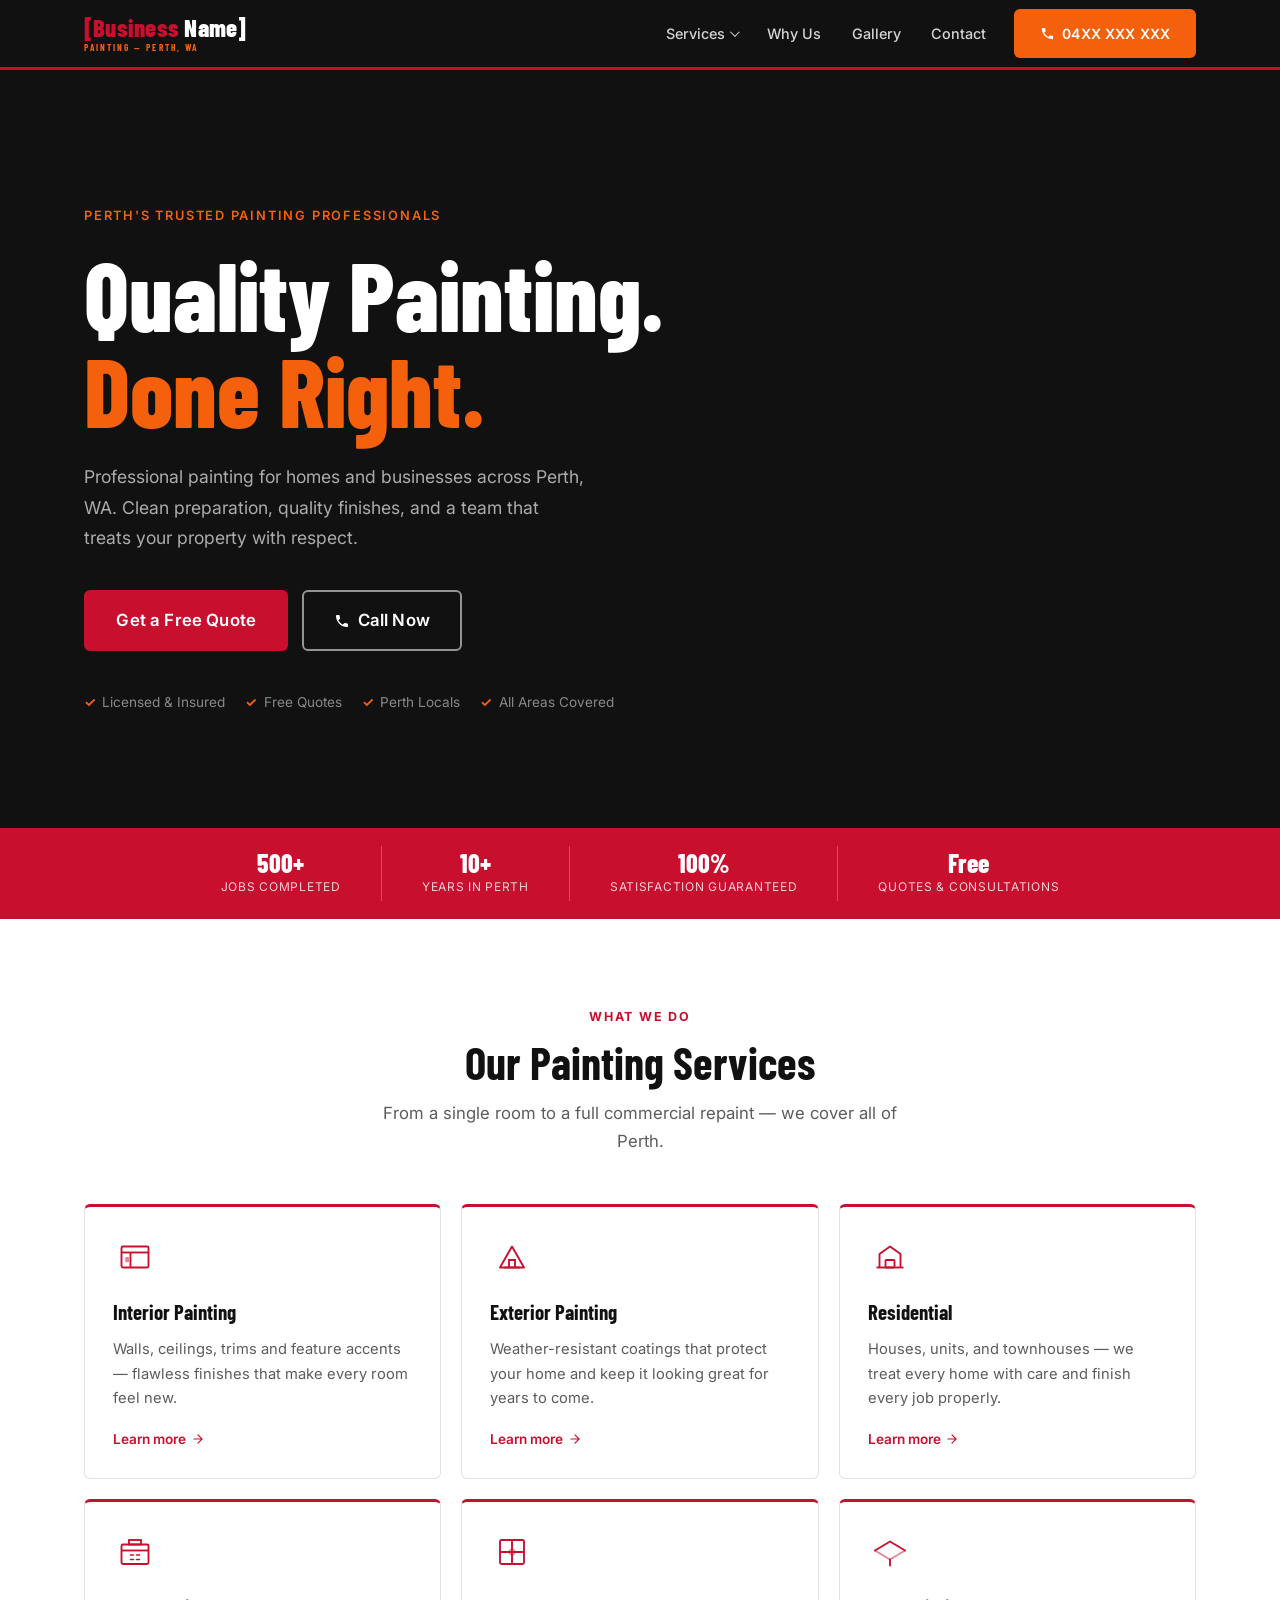
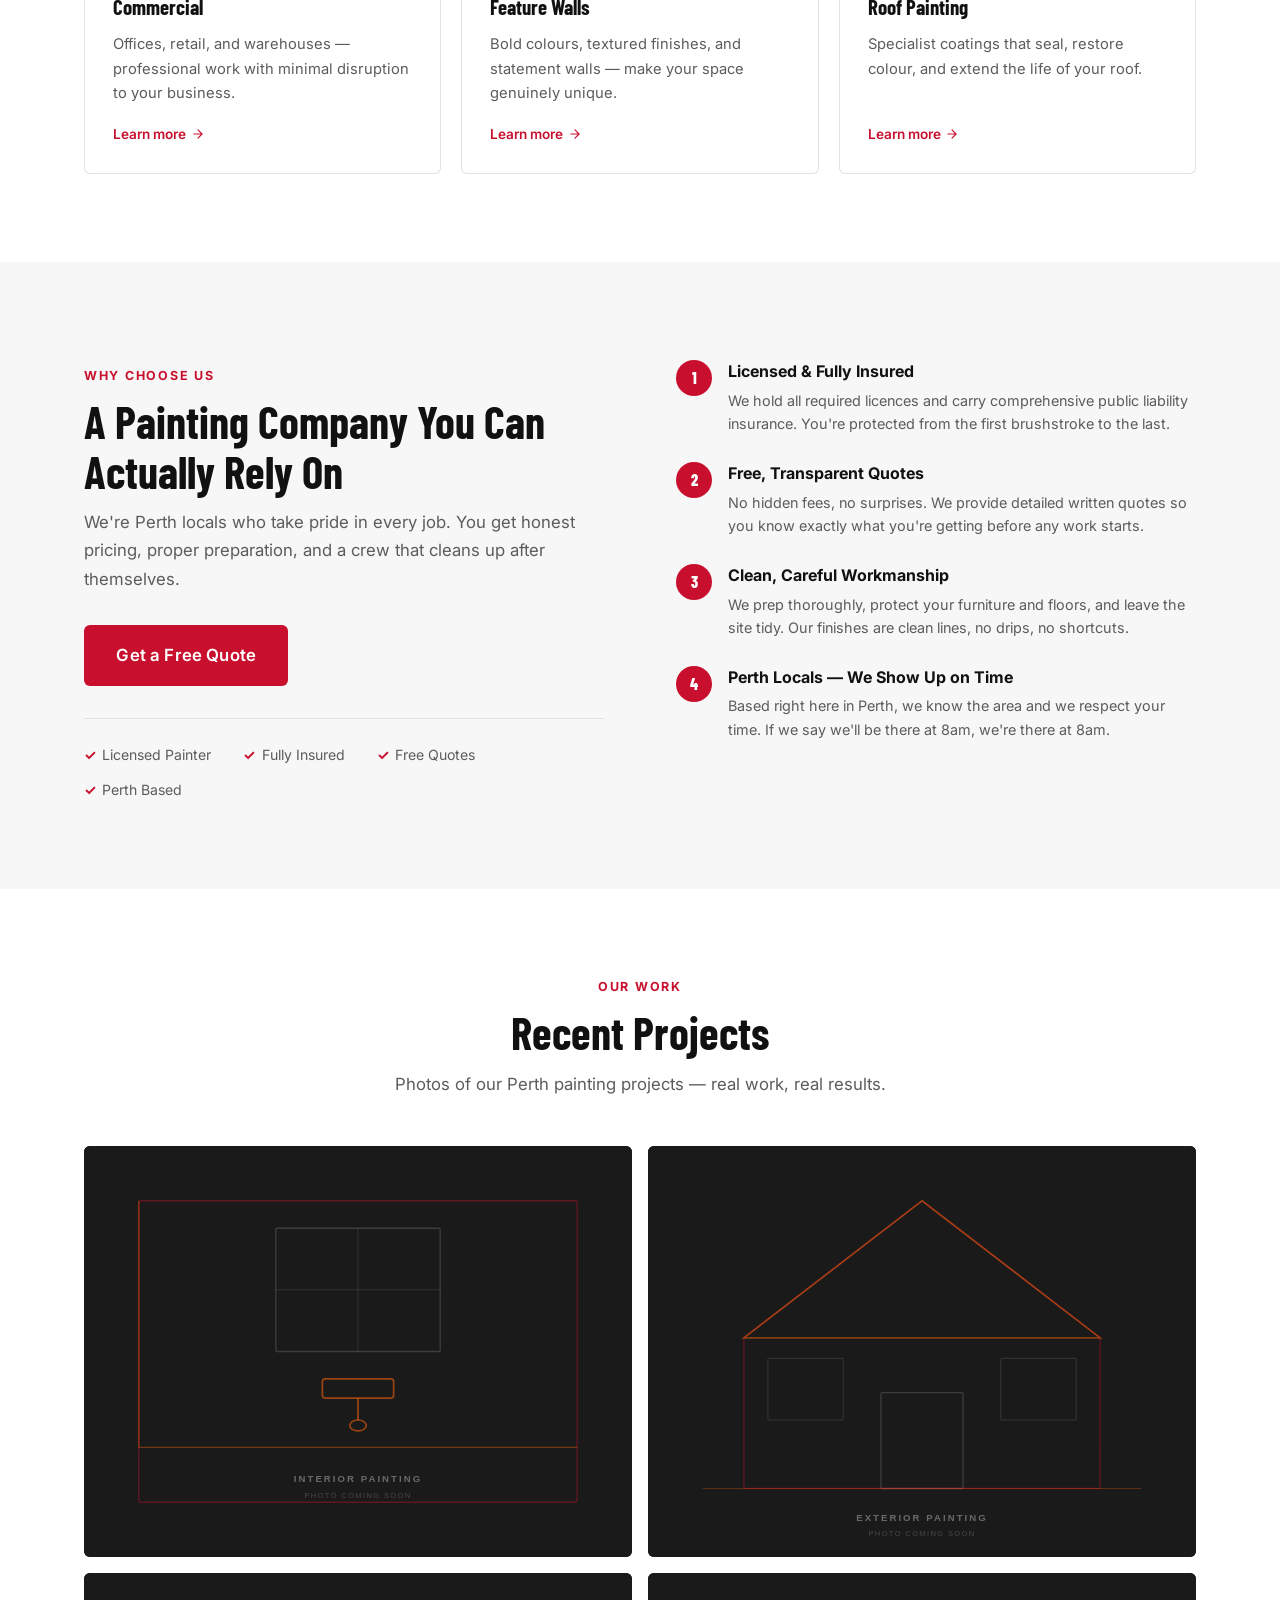
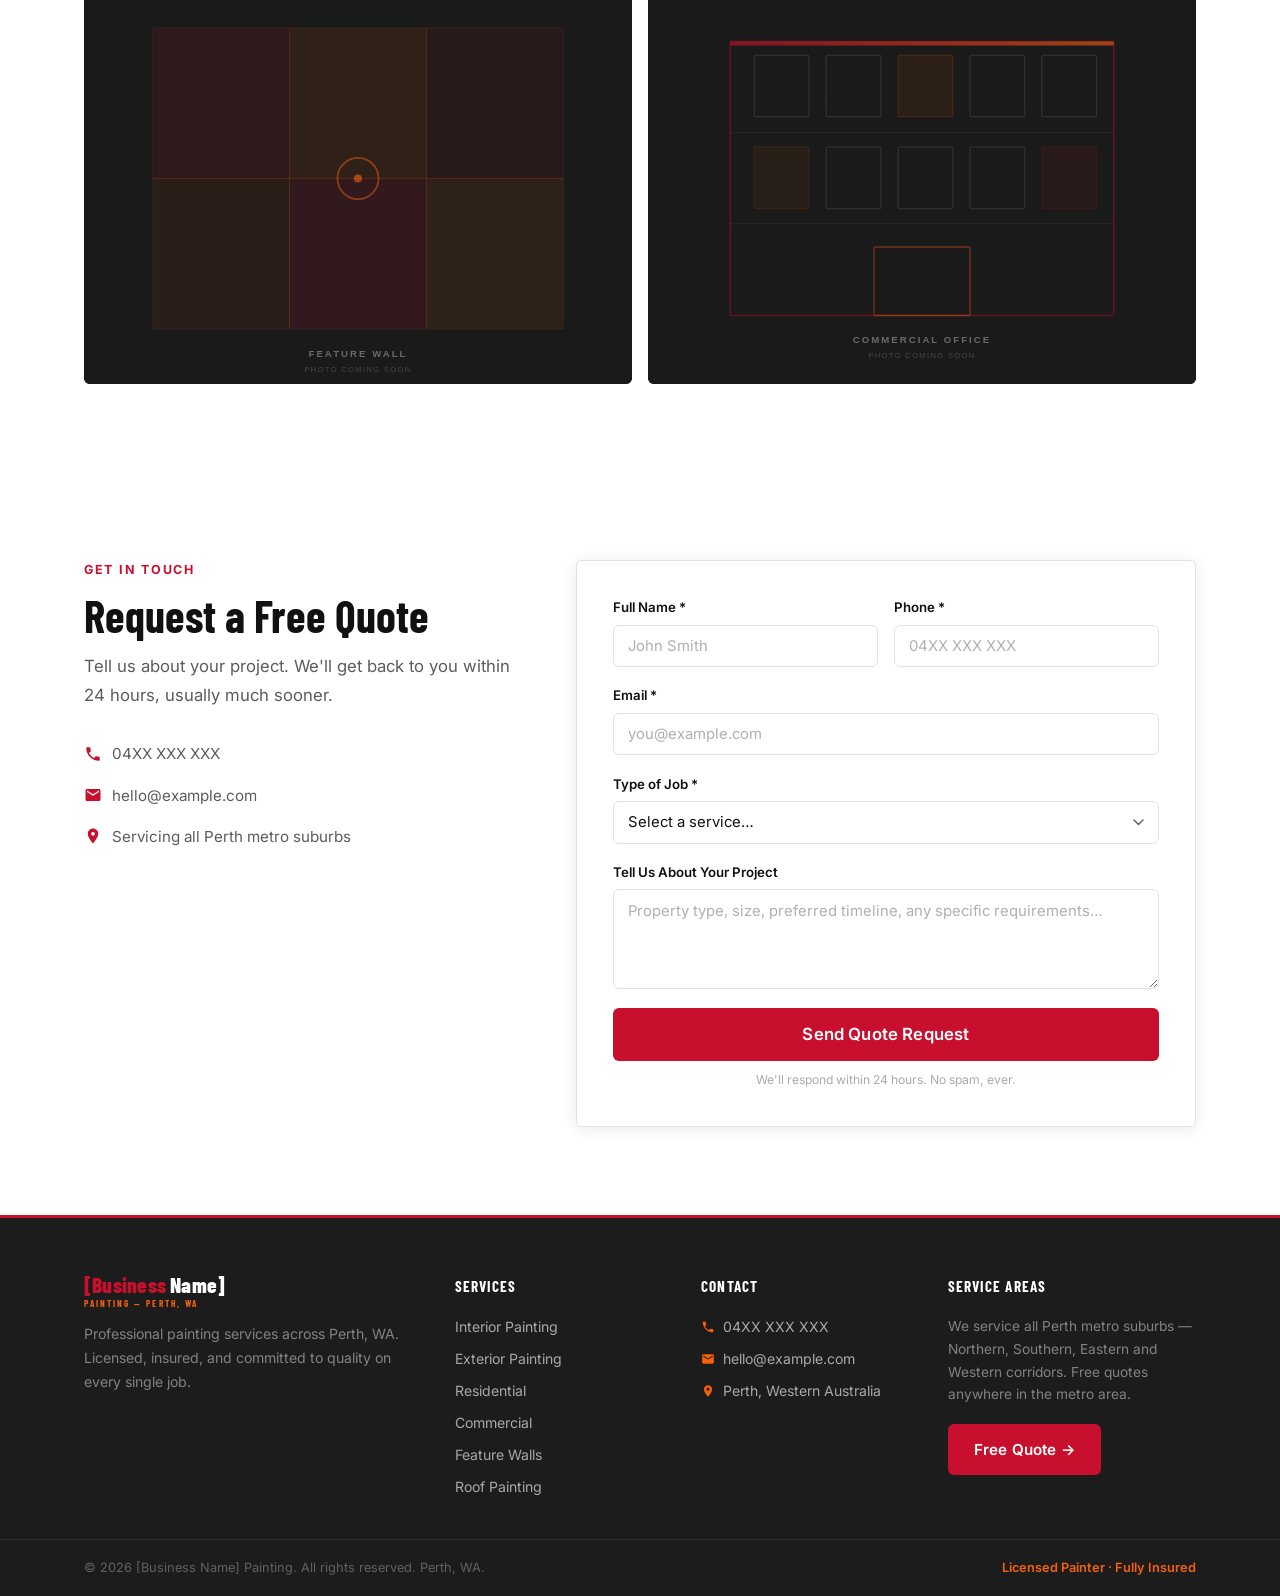
==== index.html @ da5bf2ea "website" ====
<!DOCTYPE html>
<html lang="en">
<head>
  <meta charset="UTF-8" />
  <meta name="viewport" content="width=device-width, initial-scale=1.0" />
  <title>[Business Name] Painting | Professional Painters Perth, WA</title>
  <meta name="description" content="Professional painting services across Perth, WA. Interior, exterior, residential, commercial, feature walls and roof painting. Licensed & insured. Free quotes." />
  <link rel="stylesheet" href="style.css" />
  <link rel="preconnect" href="https://fonts.googleapis.com" />
  <link rel="preconnect" href="https://fonts.gstatic.com" crossorigin />
  <link href="https://fonts.googleapis.com/css2?family=Barlow+Condensed:wght@600;700;800&family=Inter:wght@400;500;600;700&display=swap" rel="stylesheet" />
</head>
<body>

  <!-- ── NAV ── -->
  <header class="site-header" id="top">
    <nav class="nav container">
      <a href="index.html" class="nav__logo">
        <span class="logo-name"><em>[Business</em> Name]</span>
        <span class="logo-sub">Painting — Perth, WA</span>
      </a>

      <button class="nav__hamburger" id="hamburger" aria-label="Open menu" aria-expanded="false">
        <span></span><span></span><span></span>
      </button>

      <ul class="nav__list" id="nav-list">

        <li class="nav__item nav__item--has-drop" id="services-drop">
          <a href="#services" class="nav__link">Services</a>
          <ul class="nav__dropdown">
            <li><a href="interior-painting.html">Interior Painting</a></li>
            <li><a href="exterior-painting.html">Exterior Painting</a></li>
            <li><a href="residential.html">Residential</a></li>
            <li><a href="commercial.html">Commercial</a></li>
            <li><a href="feature-walls.html">Feature Walls</a></li>
            <li><a href="roof-painting.html">Roof Painting</a></li>
          </ul>
        </li>

        <li class="nav__item"><a href="#why-us" class="nav__link">Why Us</a></li>
        <li class="nav__item"><a href="#gallery" class="nav__link">Gallery</a></li>
        <li class="nav__item"><a href="#contact" class="nav__link">Contact</a></li>

        <li class="nav__item">
          <a href="tel:04XXXXXXXX" class="btn btn--orange nav__phone">
            <svg width="15" height="15" viewBox="0 0 24 24" fill="currentColor"><path d="M6.6 10.8c1.4 2.8 3.8 5.1 6.6 6.6l2.2-2.2c.3-.3.7-.4 1-.2 1.1.4 2.3.6 3.6.6.6 0 1 .4 1 1V20c0 .6-.4 1-1 1-9.4 0-17-7.6-17-17 0-.6.4-1 1-1h3.5c.6 0 1 .4 1 1 0 1.3.2 2.5.6 3.6.1.3 0 .7-.2 1L6.6 10.8z"/></svg>
            04XX XXX XXX
          </a>
        </li>

      </ul>
    </nav>
  </header>

  <!-- ── HERO ── -->
  <section class="hero">
    <div class="hero__inner">
      <span class="hero__kicker">Perth's Trusted Painting Professionals</span>
      <h1 class="hero__title">Quality Painting.<br><span>Done Right.</span></h1>
      <p class="hero__desc">
        Professional painting for homes and businesses across Perth, WA.
        Clean preparation, quality finishes, and a team that treats your
        property with respect.
      </p>
      <div class="hero__ctas">
        <a href="#contact" class="btn btn--red btn--lg">Get a Free Quote</a>
        <a href="tel:04XXXXXXXX" class="btn btn--outline-white btn--lg">
          <svg width="16" height="16" viewBox="0 0 24 24" fill="currentColor"><path d="M6.6 10.8c1.4 2.8 3.8 5.1 6.6 6.6l2.2-2.2c.3-.3.7-.4 1-.2 1.1.4 2.3.6 3.6.6.6 0 1 .4 1 1V20c0 .6-.4 1-1 1-9.4 0-17-7.6-17-17 0-.6.4-1 1-1h3.5c.6 0 1 .4 1 1 0 1.3.2 2.5.6 3.6.1.3 0 .7-.2 1L6.6 10.8z"/></svg>
          Call Now
        </a>
      </div>
      <div class="hero__badges">
        <span class="hero__badge">Licensed &amp; Insured</span>
        <span class="hero__badge">Free Quotes</span>
        <span class="hero__badge">Perth Locals</span>
        <span class="hero__badge">All Areas Covered</span>
      </div>
    </div>
  </section>

  <!-- ── STATS ── -->
  <div class="stats-bar">
    <div class="stats-bar__inner">
      <div class="stat">
        <span class="stat__num">500+</span>
        <span class="stat__label">Jobs Completed</span>
      </div>
      <div class="stat">
        <span class="stat__num">10+</span>
        <span class="stat__label">Years in Perth</span>
      </div>
      <div class="stat">
        <span class="stat__num">100%</span>
        <span class="stat__label">Satisfaction Guaranteed</span>
      </div>
      <div class="stat">
        <span class="stat__num">Free</span>
        <span class="stat__label">Quotes &amp; Consultations</span>
      </div>
    </div>
  </div>

  <!-- ── SERVICES ── -->
  <section class="services" id="services">
    <div class="container">
      <div class="section-header text-center">
        <span class="section-eyebrow">What We Do</span>
        <h2 class="section-title">Our Painting Services</h2>
        <p class="section-lead">From a single room to a full commercial repaint — we cover all of Perth.</p>
      </div>

      <div class="services__grid">

        <div class="service-card">
          <div class="service-card__icon">
            <svg viewBox="0 0 48 48" fill="none" xmlns="http://www.w3.org/2000/svg">
              <rect x="6" y="10" width="36" height="28" rx="2" stroke="currentColor" stroke-width="2.5"/>
              <path d="M6 18h36" stroke="currentColor" stroke-width="2.5"/>
              <path d="M18 18v20" stroke="currentColor" stroke-width="2.5"/>
              <rect x="11" y="24" width="5" height="7" rx="1" fill="currentColor" opacity="0.5"/>
            </svg>
          </div>
          <h3>Interior Painting</h3>
          <p>Walls, ceilings, trims and feature accents — flawless finishes that make every room feel new.</p>
          <a href="interior-painting.html" class="service-card__link">
            Learn more
            <svg viewBox="0 0 24 24" fill="none" stroke="currentColor" stroke-width="2" stroke-linecap="round"><path d="M5 12h14M12 5l7 7-7 7"/></svg>
          </a>
        </div>

        <div class="service-card">
          <div class="service-card__icon">
            <svg viewBox="0 0 48 48" fill="none" xmlns="http://www.w3.org/2000/svg">
              <path d="M8 38L24 10l16 28H8z" stroke="currentColor" stroke-width="2.5" stroke-linejoin="round"/>
              <path d="M14 38h20" stroke="currentColor" stroke-width="2.5"/>
              <path d="M20 38v-10h8v10" stroke="currentColor" stroke-width="2.5"/>
            </svg>
          </div>
          <h3>Exterior Painting</h3>
          <p>Weather-resistant coatings that protect your home and keep it looking great for years to come.</p>
          <a href="exterior-painting.html" class="service-card__link">
            Learn more
            <svg viewBox="0 0 24 24" fill="none" stroke="currentColor" stroke-width="2" stroke-linecap="round"><path d="M5 12h14M12 5l7 7-7 7"/></svg>
          </a>
        </div>

        <div class="service-card">
          <div class="service-card__icon">
            <svg viewBox="0 0 48 48" fill="none" xmlns="http://www.w3.org/2000/svg">
              <path d="M10 38V20L24 10l14 10v18" stroke="currentColor" stroke-width="2.5" stroke-linejoin="round"/>
              <rect x="18" y="28" width="12" height="10" rx="1" stroke="currentColor" stroke-width="2.5"/>
              <path d="M6 38h36" stroke="currentColor" stroke-width="2.5"/>
            </svg>
          </div>
          <h3>Residential</h3>
          <p>Houses, units, and townhouses — we treat every home with care and finish every job properly.</p>
          <a href="residential.html" class="service-card__link">
            Learn more
            <svg viewBox="0 0 24 24" fill="none" stroke="currentColor" stroke-width="2" stroke-linecap="round"><path d="M5 12h14M12 5l7 7-7 7"/></svg>
          </a>
        </div>

        <div class="service-card">
          <div class="service-card__icon">
            <svg viewBox="0 0 48 48" fill="none" xmlns="http://www.w3.org/2000/svg">
              <rect x="6" y="14" width="36" height="26" rx="2" stroke="currentColor" stroke-width="2.5"/>
              <path d="M6 22h36" stroke="currentColor" stroke-width="2.5"/>
              <rect x="16" y="8" width="16" height="6" stroke="currentColor" stroke-width="2.5"/>
              <path d="M18 28h4M26 28h4M18 34h4M26 34h4" stroke="currentColor" stroke-width="2" stroke-linecap="round"/>
            </svg>
          </div>
          <h3>Commercial</h3>
          <p>Offices, retail, and warehouses — professional work with minimal disruption to your business.</p>
          <a href="commercial.html" class="service-card__link">
            Learn more
            <svg viewBox="0 0 24 24" fill="none" stroke="currentColor" stroke-width="2" stroke-linecap="round"><path d="M5 12h14M12 5l7 7-7 7"/></svg>
          </a>
        </div>

        <div class="service-card">
          <div class="service-card__icon">
            <svg viewBox="0 0 48 48" fill="none" xmlns="http://www.w3.org/2000/svg">
              <rect x="8" y="8" width="32" height="32" rx="2" stroke="currentColor" stroke-width="2.5"/>
              <path d="M8 24h32M24 8v32" stroke="currentColor" stroke-width="2.5"/>
              <circle cx="24" cy="24" r="5" fill="currentColor" opacity="0.35"/>
            </svg>
          </div>
          <h3>Feature Walls</h3>
          <p>Bold colours, textured finishes, and statement walls — make your space genuinely unique.</p>
          <a href="feature-walls.html" class="service-card__link">
            Learn more
            <svg viewBox="0 0 24 24" fill="none" stroke="currentColor" stroke-width="2" stroke-linecap="round"><path d="M5 12h14M12 5l7 7-7 7"/></svg>
          </a>
        </div>

        <div class="service-card">
          <div class="service-card__icon">
            <svg viewBox="0 0 48 48" fill="none" xmlns="http://www.w3.org/2000/svg">
              <path d="M4 22L24 10l20 12" stroke="currentColor" stroke-width="2.5" stroke-linecap="round" stroke-linejoin="round"/>
              <path d="M4 22l20 12 20-12" stroke="currentColor" stroke-width="2.5" stroke-linecap="round" stroke-linejoin="round" opacity="0.5"/>
              <path d="M24 34v8" stroke="currentColor" stroke-width="2.5" stroke-linecap="round"/>
            </svg>
          </div>
          <h3>Roof Painting</h3>
          <p>Specialist coatings that seal, restore colour, and extend the life of your roof.</p>
          <a href="roof-painting.html" class="service-card__link">
            Learn more
            <svg viewBox="0 0 24 24" fill="none" stroke="currentColor" stroke-width="2" stroke-linecap="round"><path d="M5 12h14M12 5l7 7-7 7"/></svg>
          </a>
        </div>

      </div>
    </div>
  </section>

  <!-- ── WHY US ── -->
  <section class="why-us" id="why-us">
    <div class="container why-us__inner">

      <div class="why-us__cta-side">
        <span class="section-eyebrow">Why Choose Us</span>
        <h2 class="section-title">A Painting Company You Can Actually Rely On</h2>
        <p class="section-lead">
          We're Perth locals who take pride in every job. You get honest pricing,
          proper preparation, and a crew that cleans up after themselves.
        </p>
        <a href="#contact" class="btn btn--red btn--lg">Get a Free Quote</a>
        <div class="why-us__trust">
          <span>Licensed Painter</span>
          <span>Fully Insured</span>
          <span>Free Quotes</span>
          <span>Perth Based</span>
        </div>
      </div>

      <div class="features-list">
        <div class="feature">
          <span class="feature__num">1</span>
          <div class="feature__body">
            <h4>Licensed &amp; Fully Insured</h4>
            <p>We hold all required licences and carry comprehensive public liability insurance. You're protected from the first brushstroke to the last.</p>
          </div>
        </div>
        <div class="feature">
          <span class="feature__num">2</span>
          <div class="feature__body">
            <h4>Free, Transparent Quotes</h4>
            <p>No hidden fees, no surprises. We provide detailed written quotes so you know exactly what you're getting before any work starts.</p>
          </div>
        </div>
        <div class="feature">
          <span class="feature__num">3</span>
          <div class="feature__body">
            <h4>Clean, Careful Workmanship</h4>
            <p>We prep thoroughly, protect your furniture and floors, and leave the site tidy. Our finishes are clean lines, no drips, no shortcuts.</p>
          </div>
        </div>
        <div class="feature">
          <span class="feature__num">4</span>
          <div class="feature__body">
            <h4>Perth Locals — We Show Up on Time</h4>
            <p>Based right here in Perth, we know the area and we respect your time. If we say we'll be there at 8am, we're there at 8am.</p>
          </div>
        </div>
      </div>

    </div>
  </section>

  <!-- ── GALLERY ── -->
  <section class="gallery" id="gallery">
    <div class="container">
      <div class="text-center">
        <span class="section-eyebrow">Our Work</span>
        <h2 class="section-title">Recent Projects</h2>
        <p class="section-lead">Photos of our Perth painting projects — real work, real results.</p>
      </div>
      <div class="gallery__grid">
        <div class="gallery__item">
          <img src="images/placeholder-interior.svg" alt="Interior painting project — Perth home" class="gallery__img" />
        </div>
        <div class="gallery__item">
          <img src="images/placeholder-exterior.svg" alt="Exterior house repaint — Perth" class="gallery__img" />
        </div>
        <div class="gallery__item">
          <img src="images/placeholder-feature.svg" alt="Feature wall — Perth" class="gallery__img" />
        </div>
        <div class="gallery__item">
          <img src="images/placeholder-commercial.svg" alt="Commercial office painting — Perth" class="gallery__img" />
        </div>
      </div>
    </div>
  </section>

  <!-- ── CONTACT ── -->
  <section class="contact" id="contact">
    <div class="container contact__inner">

      <div class="contact__info">
        <span class="section-eyebrow">Get in Touch</span>
        <h2 class="section-title">Request a Free Quote</h2>
        <p class="section-lead">
          Tell us about your project. We'll get back to you within 24 hours, usually much sooner.
        </p>
        <ul class="contact__details">
          <li>
            <svg width="18" height="18" viewBox="0 0 24 24" fill="currentColor"><path d="M6.6 10.8c1.4 2.8 3.8 5.1 6.6 6.6l2.2-2.2c.3-.3.7-.4 1-.2 1.1.4 2.3.6 3.6.6.6 0 1 .4 1 1V20c0 .6-.4 1-1 1-9.4 0-17-7.6-17-17 0-.6.4-1 1-1h3.5c.6 0 1 .4 1 1 0 1.3.2 2.5.6 3.6.1.3 0 .7-.2 1L6.6 10.8z"/></svg>
            <a href="tel:04XXXXXXXX">04XX XXX XXX</a>
          </li>
          <li>
            <svg width="18" height="18" viewBox="0 0 24 24" fill="currentColor"><path d="M20 4H4c-1.1 0-2 .9-2 2v12c0 1.1.9 2 2 2h16c1.1 0 2-.9 2-2V6c0-1.1-.9-2-2-2zm0 4l-8 5-8-5V6l8 5 8-5v2z"/></svg>
            <a href="mailto:hello@example.com">hello@example.com</a>
          </li>
          <li>
            <svg width="18" height="18" viewBox="0 0 24 24" fill="currentColor"><path d="M12 2C8.13 2 5 5.13 5 9c0 5.25 7 13 7 13s7-7.75 7-13c0-3.87-3.13-7-7-7zm0 9.5c-1.38 0-2.5-1.12-2.5-2.5s1.12-2.5 2.5-2.5 2.5 1.12 2.5 2.5-1.12 2.5-2.5 2.5z"/></svg>
            <span>Servicing all Perth metro suburbs</span>
          </li>
        </ul>
      </div>

      <form class="quote-form" action="mailto:hello@example.com" method="post" enctype="text/plain" id="quote-form">
        <div class="form-row">
          <div class="form-group">
            <label for="name">Full Name *</label>
            <input type="text" id="name" name="name" placeholder="John Smith" required />
          </div>
          <div class="form-group">
            <label for="phone">Phone *</label>
            <input type="tel" id="phone" name="phone" placeholder="04XX XXX XXX" required />
          </div>
        </div>
        <div class="form-group">
          <label for="email">Email *</label>
          <input type="email" id="email" name="email" placeholder="you@example.com" required />
        </div>
        <div class="form-group">
          <label for="job-type">Type of Job *</label>
          <select id="job-type" name="job-type" required>
            <option value="" disabled selected>Select a service…</option>
            <option value="interior">Interior Painting</option>
            <option value="exterior">Exterior Painting</option>
            <option value="residential">Residential</option>
            <option value="commercial">Commercial</option>
            <option value="feature-wall">Feature Wall</option>
            <option value="roof">Roof Painting</option>
            <option value="other">Other / Not Sure</option>
          </select>
        </div>
        <div class="form-group">
          <label for="message">Tell Us About Your Project</label>
          <textarea id="message" name="message" rows="4" placeholder="Property type, size, preferred timeline, any specific requirements…"></textarea>
        </div>
        <button type="submit" class="btn btn--red btn--lg btn--full">Send Quote Request</button>
        <p class="form-note">We'll respond within 24 hours. No spam, ever.</p>
      </form>

    </div>
  </section>

  <!-- ── FOOTER ── -->
  <footer class="footer">
    <div class="container footer__inner">
      <div class="footer__brand">
        <a href="index.html" class="footer-logo">
          <span class="logo-name"><em>[Business</em> Name]</span>
          <span class="logo-sub">Painting — Perth, WA</span>
        </a>
        <p>Professional painting services across Perth, WA. Licensed, insured, and committed to quality on every single job.</p>
      </div>
      <div class="footer__col">
        <h5>Services</h5>
        <ul>
          <li><a href="interior-painting.html">Interior Painting</a></li>
          <li><a href="exterior-painting.html">Exterior Painting</a></li>
          <li><a href="residential.html">Residential</a></li>
          <li><a href="commercial.html">Commercial</a></li>
          <li><a href="feature-walls.html">Feature Walls</a></li>
          <li><a href="roof-painting.html">Roof Painting</a></li>
        </ul>
      </div>
      <div class="footer__col">
        <h5>Contact</h5>
        <ul>
          <li>
            <svg width="14" height="14" viewBox="0 0 24 24" fill="currentColor"><path d="M6.6 10.8c1.4 2.8 3.8 5.1 6.6 6.6l2.2-2.2c.3-.3.7-.4 1-.2 1.1.4 2.3.6 3.6.6.6 0 1 .4 1 1V20c0 .6-.4 1-1 1-9.4 0-17-7.6-17-17 0-.6.4-1 1-1h3.5c.6 0 1 .4 1 1 0 1.3.2 2.5.6 3.6.1.3 0 .7-.2 1L6.6 10.8z"/></svg>
            <a href="tel:04XXXXXXXX">04XX XXX XXX</a>
          </li>
          <li>
            <svg width="14" height="14" viewBox="0 0 24 24" fill="currentColor"><path d="M20 4H4c-1.1 0-2 .9-2 2v12c0 1.1.9 2 2 2h16c1.1 0 2-.9 2-2V6c0-1.1-.9-2-2-2zm0 4l-8 5-8-5V6l8 5 8-5v2z"/></svg>
            <a href="mailto:hello@example.com">hello@example.com</a>
          </li>
          <li>
            <svg width="14" height="14" viewBox="0 0 24 24" fill="currentColor"><path d="M12 2C8.13 2 5 5.13 5 9c0 5.25 7 13 7 13s7-7.75 7-13c0-3.87-3.13-7-7-7zm0 9.5c-1.38 0-2.5-1.12-2.5-2.5s1.12-2.5 2.5-2.5 2.5 1.12 2.5 2.5-1.12 2.5-2.5 2.5z"/></svg>
            <span>Perth, Western Australia</span>
          </li>
        </ul>
      </div>
      <div class="footer__col">
        <h5>Service Areas</h5>
        <p class="footer__area">We service all Perth metro suburbs — Northern, Southern, Eastern and Western corridors. Free quotes anywhere in the metro area.</p>
        <a href="#contact" class="btn btn--red" style="margin-top:1.1rem;display:inline-flex;">Free Quote →</a>
      </div>
    </div>
    <div class="footer__bottom">
      <div class="container">
        <p>&copy; <span id="year"></span> [Business Name] Painting. All rights reserved. Perth, WA.</p>
        <p class="footer__lic">Licensed Painter · Fully Insured</p>
      </div>
    </div>
  </footer>

  <script src="script.js"></script>
</body>
</html>
---- style.css ----
/* ═══════════════════════════════════════════
   [Business Name] Painting — style.css
   Palette: Red #C8102E | Orange #F4600C | Black #111111
   Inspired by: wow1day.com, hardingspainting.com
═══════════════════════════════════════════ */

/* ── Reset & Variables ── */
*, *::before, *::after { box-sizing: border-box; margin: 0; padding: 0; }

:root {
  --red:      #C8102E;
  --red-dk:   #A30D25;
  --orange:   #F4600C;
  --black:    #111111;
  --dark:     #1C1C1C;
  --grey:     #5C5C5C;
  --border:   #E2E2E2;
  --light:    #F7F7F7;
  --white:    #FFFFFF;

  --font-display: 'Barlow Condensed', 'Arial Narrow', Arial, sans-serif;
  --font-body:    'Inter', Arial, sans-serif;

  --radius:   6px;
  --shadow:   0 2px 16px rgba(0,0,0,0.09);
  --shadow-md: 0 4px 32px rgba(0,0,0,0.13);

  --container: 1160px;
  --nav-h: 70px;
}

html { scroll-behavior: smooth; font-size: 16px; }
body {
  font-family: var(--font-body);
  color: var(--black);
  background: var(--white);
  line-height: 1.65;
  overflow-x: hidden;
}
img { max-width: 100%; display: block; }
a   { text-decoration: none; color: inherit; }
ul  { list-style: none; }
button { cursor: pointer; font-family: inherit; }

.container {
  max-width: var(--container);
  margin: 0 auto;
  padding: 0 1.5rem;
}

/* ── Buttons ── */
.btn {
  display: inline-flex;
  align-items: center;
  gap: 0.45rem;
  padding: 0.7rem 1.5rem;
  border-radius: var(--radius);
  font-family: var(--font-body);
  font-size: 0.95rem;
  font-weight: 600;
  letter-spacing: 0.01em;
  transition: background 0.18s, transform 0.18s, box-shadow 0.18s;
  border: 2px solid transparent;
  white-space: nowrap;
}
.btn--lg { padding: 0.9rem 1.9rem; font-size: 1.05rem; }
.btn--full { width: 100%; justify-content: center; }

.btn--red {
  background: var(--red);
  color: var(--white);
}
.btn--red:hover {
  background: var(--red-dk);
  transform: translateY(-1px);
  box-shadow: 0 4px 14px rgba(200,16,46,0.3);
}

.btn--orange {
  background: var(--orange);
  color: var(--white);
}
.btn--orange:hover {
  background: #d84f08;
  transform: translateY(-1px);
  box-shadow: 0 4px 14px rgba(244,96,12,0.3);
}

.btn--outline-dark {
  background: transparent;
  color: var(--black);
  border-color: var(--black);
}
.btn--outline-dark:hover {
  background: var(--black);
  color: var(--white);
}

.btn--outline-white {
  background: transparent;
  color: var(--white);
  border-color: rgba(255,255,255,0.55);
}
.btn--outline-white:hover {
  background: rgba(255,255,255,0.12);
  border-color: var(--white);
}

/* ── Section helpers ── */
.section-eyebrow {
  display: block;
  font-size: 0.78rem;
  font-weight: 700;
  letter-spacing: 0.14em;
  text-transform: uppercase;
  color: var(--red);
  margin-bottom: 0.65rem;
}
.section-title {
  font-family: var(--font-display);
  font-size: clamp(1.9rem, 3.5vw, 2.8rem);
  font-weight: 700;
  line-height: 1.1;
  color: var(--black);
}
.section-title--white { color: var(--white); }
.section-lead {
  margin-top: 0.75rem;
  color: var(--grey);
  font-size: 1.05rem;
  line-height: 1.7;
}
.section-lead--white { color: rgba(255,255,255,0.72); }

.text-center { text-align: center; }
.text-center .section-lead { max-width: 560px; margin-left: auto; margin-right: auto; }


/* ════════════════════════════════════════
   NAVIGATION
════════════════════════════════════════ */
.site-header {
  position: fixed;
  top: 0; left: 0; right: 0;
  z-index: 900;
  background: var(--black);
  height: var(--nav-h);
  display: flex;
  align-items: center;
  border-bottom: 3px solid var(--red);
}
.site-header.scrolled {
  box-shadow: 0 2px 20px rgba(0,0,0,0.4);
}

.nav {
  display: flex;
  align-items: center;
  justify-content: space-between;
  width: 100%;
}

/* Logo */
.nav__logo {
  display: flex;
  flex-direction: column;
  line-height: 1;
  flex-shrink: 0;
}
.logo-name {
  font-family: var(--font-display);
  font-size: 1.55rem;
  font-weight: 800;
  letter-spacing: 0.01em;
  color: var(--white);
  line-height: 1;
}
.logo-name em {
  color: var(--red);
  font-style: normal;
}
.logo-sub {
  font-family: var(--font-display);
  font-size: 0.58rem;
  font-weight: 700;
  letter-spacing: 0.22em;
  color: var(--orange);
  text-transform: uppercase;
  margin-top: 3px;
}

/* Nav list */
.nav__list {
  display: flex;
  align-items: center;
  gap: 0.1rem;
}

.nav__item { position: relative; }

.nav__link {
  display: block;
  color: rgba(255,255,255,0.82);
  font-size: 0.9rem;
  font-weight: 500;
  padding: 0.5rem 0.9rem;
  border-radius: 4px;
  transition: color 0.15s, background 0.15s;
}
.nav__link:hover,
.nav__link--active { color: var(--white); }

/* Dropdown trigger */
.nav__item--has-drop > .nav__link {
  display: flex;
  align-items: center;
  gap: 0.3rem;
}
.nav__item--has-drop > .nav__link::after {
  content: '';
  display: inline-block;
  width: 7px; height: 7px;
  border-right: 1.5px solid currentColor;
  border-bottom: 1.5px solid currentColor;
  transform: rotate(45deg) translateY(-2px);
  transition: transform 0.2s;
}
.nav__item--has-drop.is-open > .nav__link::after {
  transform: rotate(-135deg) translateY(-2px);
}

/* Dropdown panel */
.nav__dropdown {
  position: absolute;
  top: calc(100% + 8px);
  left: 0;
  background: var(--white);
  border: 1px solid var(--border);
  border-radius: var(--radius);
  box-shadow: var(--shadow-md);
  min-width: 220px;
  padding: 0.4rem 0;
  opacity: 0;
  pointer-events: none;
  transform: translateY(6px);
  transition: opacity 0.18s, transform 0.18s;
}
.nav__item--has-drop.is-open .nav__dropdown {
  opacity: 1;
  pointer-events: auto;
  transform: translateY(0);
}
.nav__dropdown a {
  display: block;
  padding: 0.55rem 1.1rem;
  font-size: 0.88rem;
  color: var(--black);
  font-weight: 500;
  transition: background 0.12s, color 0.12s;
}
.nav__dropdown a:hover {
  background: var(--light);
  color: var(--red);
}

/* Phone CTA */
.nav__phone {
  margin-left: 0.75rem;
  font-size: 0.88rem;
}

/* Hamburger */
.nav__hamburger {
  display: none;
  flex-direction: column;
  gap: 5px;
  background: none;
  border: none;
  padding: 0.4rem;
}
.nav__hamburger span {
  display: block;
  width: 24px; height: 2px;
  background: var(--white);
  border-radius: 2px;
  transition: all 0.28s ease;
}
.nav__hamburger.is-open span:nth-child(1) { transform: translateY(7px) rotate(45deg); }
.nav__hamburger.is-open span:nth-child(2) { opacity: 0; }
.nav__hamburger.is-open span:nth-child(3) { transform: translateY(-7px) rotate(-45deg); }


/* ════════════════════════════════════════
   HERO — Homepage
════════════════════════════════════════ */
.hero {
  background: var(--black);
  min-height: 92vh;
  display: flex;
  align-items: center;
  padding-top: var(--nav-h);
}

.hero__inner {
  padding: 5rem 1.5rem 4rem;
  max-width: var(--container);
  margin: 0 auto;
  width: 100%;
}

.hero__kicker {
  display: inline-block;
  font-size: 0.8rem;
  font-weight: 600;
  letter-spacing: 0.14em;
  text-transform: uppercase;
  color: var(--orange);
  margin-bottom: 1.25rem;
}

.hero__title {
  font-family: var(--font-display);
  font-size: clamp(3rem, 7.5vw, 6rem);
  font-weight: 800;
  line-height: 1.0;
  color: var(--white);
  max-width: 720px;
  margin-bottom: 1.5rem;
}
.hero__title span { color: var(--orange); }

.hero__desc {
  color: rgba(255,255,255,0.65);
  font-size: 1.1rem;
  max-width: 500px;
  margin-bottom: 2.25rem;
  line-height: 1.75;
}

.hero__ctas {
  display: flex;
  flex-wrap: wrap;
  gap: 0.85rem;
  margin-bottom: 2.5rem;
}

.hero__badges {
  display: flex;
  flex-wrap: wrap;
  gap: 1.25rem;
}
.hero__badge {
  font-size: 0.85rem;
  color: rgba(255,255,255,0.5);
  display: flex;
  align-items: center;
  gap: 0.4rem;
}
.hero__badge::before {
  content: '✓';
  color: var(--orange);
  font-weight: 700;
}


/* ════════════════════════════════════════
   PAGE HERO — Inner service pages
════════════════════════════════════════ */
.page-hero {
  background: var(--black);
  padding: calc(var(--nav-h) + 3rem) 1.5rem 3rem;
  border-bottom: 3px solid var(--red);
}
.page-hero__inner {
  max-width: var(--container);
  margin: 0 auto;
}
.page-hero__breadcrumb {
  font-size: 0.8rem;
  color: rgba(255,255,255,0.4);
  margin-bottom: 1rem;
}
.page-hero__breadcrumb a { color: rgba(255,255,255,0.4); transition: color 0.15s; }
.page-hero__breadcrumb a:hover { color: var(--orange); }
.page-hero__breadcrumb span { color: var(--orange); }

.page-hero__title {
  font-family: var(--font-display);
  font-size: clamp(2.2rem, 5vw, 3.8rem);
  font-weight: 800;
  color: var(--white);
  line-height: 1.05;
  margin-bottom: 1rem;
}
.page-hero__desc {
  color: rgba(255,255,255,0.62);
  font-size: 1.05rem;
  max-width: 560px;
  margin-bottom: 1.75rem;
  line-height: 1.72;
}


/* ════════════════════════════════════════
   STATS BAR
════════════════════════════════════════ */
.stats-bar {
  background: var(--red);
  padding: 1.1rem 0;
}
.stats-bar__inner {
  display: flex;
  align-items: center;
  justify-content: center;
  flex-wrap: wrap;
  gap: 0;
}
.stat {
  display: flex;
  flex-direction: column;
  align-items: center;
  padding: 0.25rem 2.5rem;
  border-right: 1px solid rgba(255,255,255,0.25);
}
.stat:last-child { border-right: none; }
.stat__num {
  font-family: var(--font-display);
  font-size: 1.6rem;
  font-weight: 800;
  color: var(--white);
  line-height: 1;
}
.stat__label {
  font-size: 0.75rem;
  color: rgba(255,255,255,0.8);
  letter-spacing: 0.06em;
  text-transform: uppercase;
  margin-top: 2px;
}


/* ════════════════════════════════════════
   SERVICES GRID
════════════════════════════════════════ */
.services {
  padding: 5.5rem 0;
  background: var(--white);
}
.services .section-header {
  margin-bottom: 3rem;
}

.services__grid {
  display: grid;
  grid-template-columns: repeat(3, 1fr);
  gap: 1.25rem;
}

.service-card {
  background: var(--white);
  border: 1px solid var(--border);
  border-top: 3px solid var(--red);
  border-radius: var(--radius);
  padding: 1.75rem;
  transition: box-shadow 0.2s, transform 0.2s;
  display: flex;
  flex-direction: column;
}
.service-card:hover {
  box-shadow: var(--shadow-md);
  transform: translateY(-3px);
}

.service-card__icon {
  width: 44px; height: 44px;
  display: flex;
  align-items: center;
  justify-content: center;
  color: var(--red);
  margin-bottom: 1rem;
}
.service-card__icon svg { width: 36px; height: 36px; }

.service-card h3 {
  font-family: var(--font-display);
  font-size: 1.3rem;
  font-weight: 700;
  margin-bottom: 0.5rem;
  color: var(--black);
}
.service-card p {
  font-size: 0.92rem;
  color: var(--grey);
  line-height: 1.65;
  flex: 1;
}
.service-card__link {
  display: inline-flex;
  align-items: center;
  gap: 0.3rem;
  margin-top: 1.1rem;
  font-size: 0.85rem;
  font-weight: 600;
  color: var(--red);
  transition: gap 0.15s;
}
.service-card__link:hover { gap: 0.55rem; }
.service-card__link svg { width: 14px; height: 14px; }


/* ════════════════════════════════════════
   WHY CHOOSE US
════════════════════════════════════════ */
.why-us {
  padding: 5.5rem 0;
  background: var(--light);
}
.why-us__inner {
  display: grid;
  grid-template-columns: 1fr 1fr;
  gap: 4.5rem;
  align-items: start;
}

.features-list {
  display: flex;
  flex-direction: column;
  gap: 1.5rem;
  margin-top: 0.5rem;
}
.feature {
  display: flex;
  gap: 1rem;
  align-items: flex-start;
}
.feature__num {
  flex-shrink: 0;
  width: 36px; height: 36px;
  background: var(--red);
  color: var(--white);
  border-radius: 50%;
  display: flex;
  align-items: center;
  justify-content: center;
  font-family: var(--font-display);
  font-size: 1rem;
  font-weight: 800;
  margin-top: 2px;
}
.feature__body h4 {
  font-weight: 700;
  font-size: 1rem;
  color: var(--black);
  margin-bottom: 0.25rem;
}
.feature__body p {
  font-size: 0.9rem;
  color: var(--grey);
  line-height: 1.65;
}

.why-us__cta-side {
  padding-top: 1rem;
}
.why-us__cta-side .section-lead {
  margin-bottom: 2rem;
}
.why-us__trust {
  margin-top: 2rem;
  padding-top: 1.5rem;
  border-top: 1px solid var(--border);
  display: flex;
  flex-wrap: wrap;
  gap: 0.75rem 2rem;
}
.why-us__trust span {
  font-size: 0.88rem;
  color: var(--grey);
  display: flex;
  align-items: center;
  gap: 0.4rem;
}
.why-us__trust span::before {
  content: '✓';
  color: var(--red);
  font-weight: 700;
}


/* ════════════════════════════════════════
   GALLERY
════════════════════════════════════════ */
.gallery {
  padding: 5.5rem 0;
  background: var(--white);
}
.gallery__grid {
  display: grid;
  grid-template-columns: repeat(2, 1fr);
  gap: 1rem;
  margin-top: 3rem;
}
.gallery__item {
  aspect-ratio: 4/3;
  border-radius: var(--radius);
  overflow: hidden;
  background: var(--black);
}
.gallery__img {
  width: 100%; height: 100%;
  object-fit: cover;
  display: block;
  transition: transform 0.4s ease;
}
.gallery__item:hover .gallery__img { transform: scale(1.04); }

/* 2-up variant for service pages */
.gallery__grid--2 { grid-template-columns: repeat(2, 1fr); }


/* ════════════════════════════════════════
   PROCESS STEPS (service pages)
════════════════════════════════════════ */
.process {
  padding: 5rem 0;
  background: var(--light);
}
.steps {
  display: grid;
  grid-template-columns: repeat(4, 1fr);
  gap: 1.5rem;
  margin-top: 3rem;
  counter-reset: steps;
}
.step {
  counter-increment: steps;
  position: relative;
  padding-left: 0;
}
.step__num {
  font-family: var(--font-display);
  font-size: 3.5rem;
  font-weight: 800;
  color: var(--border);
  line-height: 1;
  margin-bottom: 0.5rem;
  display: block;
}
.step h4 {
  font-weight: 700;
  font-size: 1.05rem;
  color: var(--black);
  margin-bottom: 0.4rem;
}
.step p {
  font-size: 0.9rem;
  color: var(--grey);
  line-height: 1.65;
}


/* ════════════════════════════════════════
   SERVICE INTRO (service pages)
════════════════════════════════════════ */
.service-intro {
  padding: 5rem 0;
  background: var(--white);
}
.service-intro__inner {
  display: grid;
  grid-template-columns: 1.1fr 1fr;
  gap: 4rem;
  align-items: start;
}
.service-intro__content .section-lead { margin-bottom: 1.75rem; }
.service-intro__list {
  display: flex;
  flex-direction: column;
  gap: 0.65rem;
  margin-top: 0.5rem;
}
.service-intro__list li {
  display: flex;
  align-items: flex-start;
  gap: 0.6rem;
  font-size: 0.95rem;
  color: var(--black);
  line-height: 1.55;
}
.service-intro__list li::before {
  content: '';
  display: inline-block;
  width: 7px; height: 7px;
  border-radius: 50%;
  background: var(--red);
  flex-shrink: 0;
  margin-top: 7px;
}
.service-intro__aside {
  background: var(--black);
  border-radius: var(--radius);
  padding: 2rem;
  color: var(--white);
}
.service-intro__aside h4 {
  font-family: var(--font-display);
  font-size: 1.2rem;
  font-weight: 700;
  margin-bottom: 1rem;
  color: var(--white);
}
.service-intro__aside p {
  font-size: 0.92rem;
  color: rgba(255,255,255,0.65);
  line-height: 1.7;
  margin-bottom: 1.25rem;
}


/* ════════════════════════════════════════
   CTA BANNER
════════════════════════════════════════ */
.cta-banner {
  background: var(--red);
  padding: 3.5rem 0;
  text-align: center;
}
.cta-banner h2 {
  font-family: var(--font-display);
  font-size: clamp(1.8rem, 3.5vw, 2.6rem);
  font-weight: 800;
  color: var(--white);
  margin-bottom: 0.75rem;
}
.cta-banner p {
  color: rgba(255,255,255,0.8);
  font-size: 1rem;
  margin-bottom: 1.75rem;
  max-width: 480px;
  margin-left: auto;
  margin-right: auto;
}
.cta-banner__btns {
  display: flex;
  justify-content: center;
  flex-wrap: wrap;
  gap: 0.85rem;
}


/* ════════════════════════════════════════
   QUOTE FORM
════════════════════════════════════════ */
.contact {
  padding: 5.5rem 0;
  background: var(--white);
}
.contact__inner {
  display: grid;
  grid-template-columns: 1fr 1.45fr;
  gap: 4rem;
  align-items: start;
}
.contact__info .section-lead { margin-bottom: 2rem; }
.contact__details {
  display: flex;
  flex-direction: column;
  gap: 1rem;
}
.contact__details li {
  display: flex;
  align-items: center;
  gap: 0.65rem;
  font-size: 0.95rem;
  color: var(--grey);
}
.contact__details svg { color: var(--red); flex-shrink: 0; }
.contact__details a:hover { color: var(--red); }

.quote-form {
  background: var(--white);
  border: 1px solid var(--border);
  border-radius: var(--radius);
  padding: 2.25rem;
  box-shadow: var(--shadow);
}
.form-row {
  display: grid;
  grid-template-columns: 1fr 1fr;
  gap: 1rem;
}
.form-group {
  margin-bottom: 1.15rem;
  display: flex;
  flex-direction: column;
  gap: 0.35rem;
}
.form-group label {
  font-size: 0.83rem;
  font-weight: 600;
  color: var(--black);
}
.form-group input,
.form-group select,
.form-group textarea {
  width: 100%;
  padding: 0.7rem 0.9rem;
  border: 1.5px solid var(--border);
  border-radius: var(--radius);
  font-family: var(--font-body);
  font-size: 0.93rem;
  color: var(--black);
  background: var(--white);
  outline: none;
  transition: border-color 0.18s;
  appearance: none;
}
.form-group input::placeholder,
.form-group textarea::placeholder { color: #b0b0b0; }
.form-group input:focus,
.form-group select:focus,
.form-group textarea:focus { border-color: var(--red); }
.form-group select {
  background-image: url("data:image/svg+xml,%3Csvg xmlns='http://www.w3.org/2000/svg' width='11' height='7' viewBox='0 0 11 7'%3E%3Cpath d='M1 1l4.5 4.5L10 1' stroke='%23666' stroke-width='1.5' fill='none' stroke-linecap='round'/%3E%3C/svg%3E");
  background-repeat: no-repeat;
  background-position: right 0.9rem center;
  padding-right: 2.25rem;
  cursor: pointer;
}
.form-group textarea { resize: vertical; min-height: 100px; }
.form-note {
  text-align: center;
  font-size: 0.76rem;
  color: #aaa;
  margin-top: 0.6rem;
}


/* ════════════════════════════════════════
   FOOTER
════════════════════════════════════════ */
.footer {
  background: var(--dark);
  border-top: 3px solid var(--red);
  color: rgba(255,255,255,0.62);
}
.footer__inner {
  padding: 3.5rem 1.5rem 2.5rem;
  display: grid;
  grid-template-columns: 1.6fr 1fr 1fr 1.2fr;
  gap: 2.5rem;
}
.footer__brand p {
  font-size: 0.88rem;
  line-height: 1.72;
  margin-top: 0.85rem;
  color: rgba(255,255,255,0.45);
}
.footer__col h5 {
  font-family: var(--font-display);
  font-size: 0.95rem;
  font-weight: 700;
  letter-spacing: 0.07em;
  text-transform: uppercase;
  color: var(--white);
  margin-bottom: 1rem;
}
.footer__col ul { display: flex; flex-direction: column; gap: 0.55rem; }
.footer__col li {
  display: flex;
  align-items: center;
  gap: 0.45rem;
  font-size: 0.88rem;
}
.footer__col a:hover { color: var(--orange); }
.footer__col svg { color: var(--orange); flex-shrink: 0; }
.footer__area {
  font-size: 0.86rem;
  line-height: 1.65;
  color: rgba(255,255,255,0.45);
}
.footer__bottom {
  border-top: 1px solid rgba(255,255,255,0.08);
  padding: 1.1rem 1.5rem;
}
.footer__bottom .container {
  display: flex;
  justify-content: space-between;
  align-items: center;
  flex-wrap: wrap;
  gap: 0.5rem;
}
.footer__bottom p { font-size: 0.8rem; color: rgba(255,255,255,0.3); }
.footer__lic { color: var(--orange) !important; font-weight: 600; }

/* Footer logo */
.footer-logo {
  display: flex;
  flex-direction: column;
  line-height: 1;
}
.footer-logo .logo-name { font-size: 1.35rem; }


/* ════════════════════════════════════════
   RESPONSIVE — Tablet (≤ 1024px)
════════════════════════════════════════ */
@media (max-width: 1024px) {
  .services__grid { grid-template-columns: repeat(2, 1fr); }
  .steps { grid-template-columns: repeat(2, 1fr); }
  .why-us__inner { grid-template-columns: 1fr; gap: 3rem; }
  .service-intro__inner { grid-template-columns: 1fr; gap: 2.5rem; }
  .footer__inner { grid-template-columns: 1fr 1fr; gap: 2rem; }
}

/* ════════════════════════════════════════
   RESPONSIVE — Mobile (≤ 768px)
════════════════════════════════════════ */
@media (max-width: 768px) {

  :root { --nav-h: 64px; }

  /* Mobile nav */
  .nav__hamburger { display: flex; }

  .nav__list {
    position: fixed;
    top: 0; right: -100%;
    width: min(300px, 88vw);
    height: 100vh;
    background: var(--dark);
    flex-direction: column;
    align-items: flex-start;
    padding: calc(var(--nav-h) + 1rem) 1.25rem 2rem;
    gap: 0.1rem;
    transition: right 0.32s cubic-bezier(0.4,0,0.2,1);
    box-shadow: -8px 0 40px rgba(0,0,0,0.5);
    border-left: 3px solid var(--red);
    overflow-y: auto;
  }
  .nav__list.is-open { right: 0; }

  .nav__item { width: 100%; }
  .nav__link {
    width: 100%;
    font-size: 1rem;
    padding: 0.7rem 0.75rem;
    border-radius: 4px;
  }

  /* Mobile dropdown */
  .nav__dropdown {
    position: static;
    box-shadow: none;
    border: none;
    border-left: 2px solid var(--border);
    border-radius: 0;
    padding: 0.25rem 0 0.25rem 1rem;
    margin-top: 0.25rem;
    background: transparent;
    opacity: 1;
    pointer-events: auto;
    transform: none;
    display: none;
  }
  .nav__item--has-drop.is-open .nav__dropdown { display: block; }
  .nav__dropdown a { color: rgba(255,255,255,0.7); font-size: 0.9rem; padding: 0.45rem 0.5rem; }
  .nav__dropdown a:hover { background: transparent; color: var(--orange); }

  .nav__phone { margin-left: 0; margin-top: 0.75rem; width: 100%; justify-content: center; }

  /* Hero */
  .hero { min-height: 85vh; }
  .hero__inner { padding: 3.5rem 1.5rem; }
  .hero__ctas { flex-direction: column; }
  .hero__ctas .btn { width: 100%; justify-content: center; }

  /* Services */
  .services__grid { grid-template-columns: 1fr; }

  /* Gallery */
  .gallery__grid { grid-template-columns: 1fr; }

  /* Contact */
  .contact__inner { grid-template-columns: 1fr; gap: 2.5rem; }
  .form-row { grid-template-columns: 1fr; }
  .quote-form { padding: 1.5rem; }

  /* Stats */
  .stats-bar__inner { gap: 0; }
  .stat { padding: 0.5rem 1.25rem; }

  /* Steps */
  .steps { grid-template-columns: 1fr 1fr; }

  /* Footer */
  .footer__inner { grid-template-columns: 1fr; }
  .footer__bottom .container { flex-direction: column; align-items: flex-start; }

  /* Page hero */
  .page-hero { padding: calc(var(--nav-h) + 2rem) 1.5rem 2rem; }
}

@media (max-width: 480px) {
  .steps { grid-template-columns: 1fr; }
  .stat { padding: 0.4rem 1rem; }
}
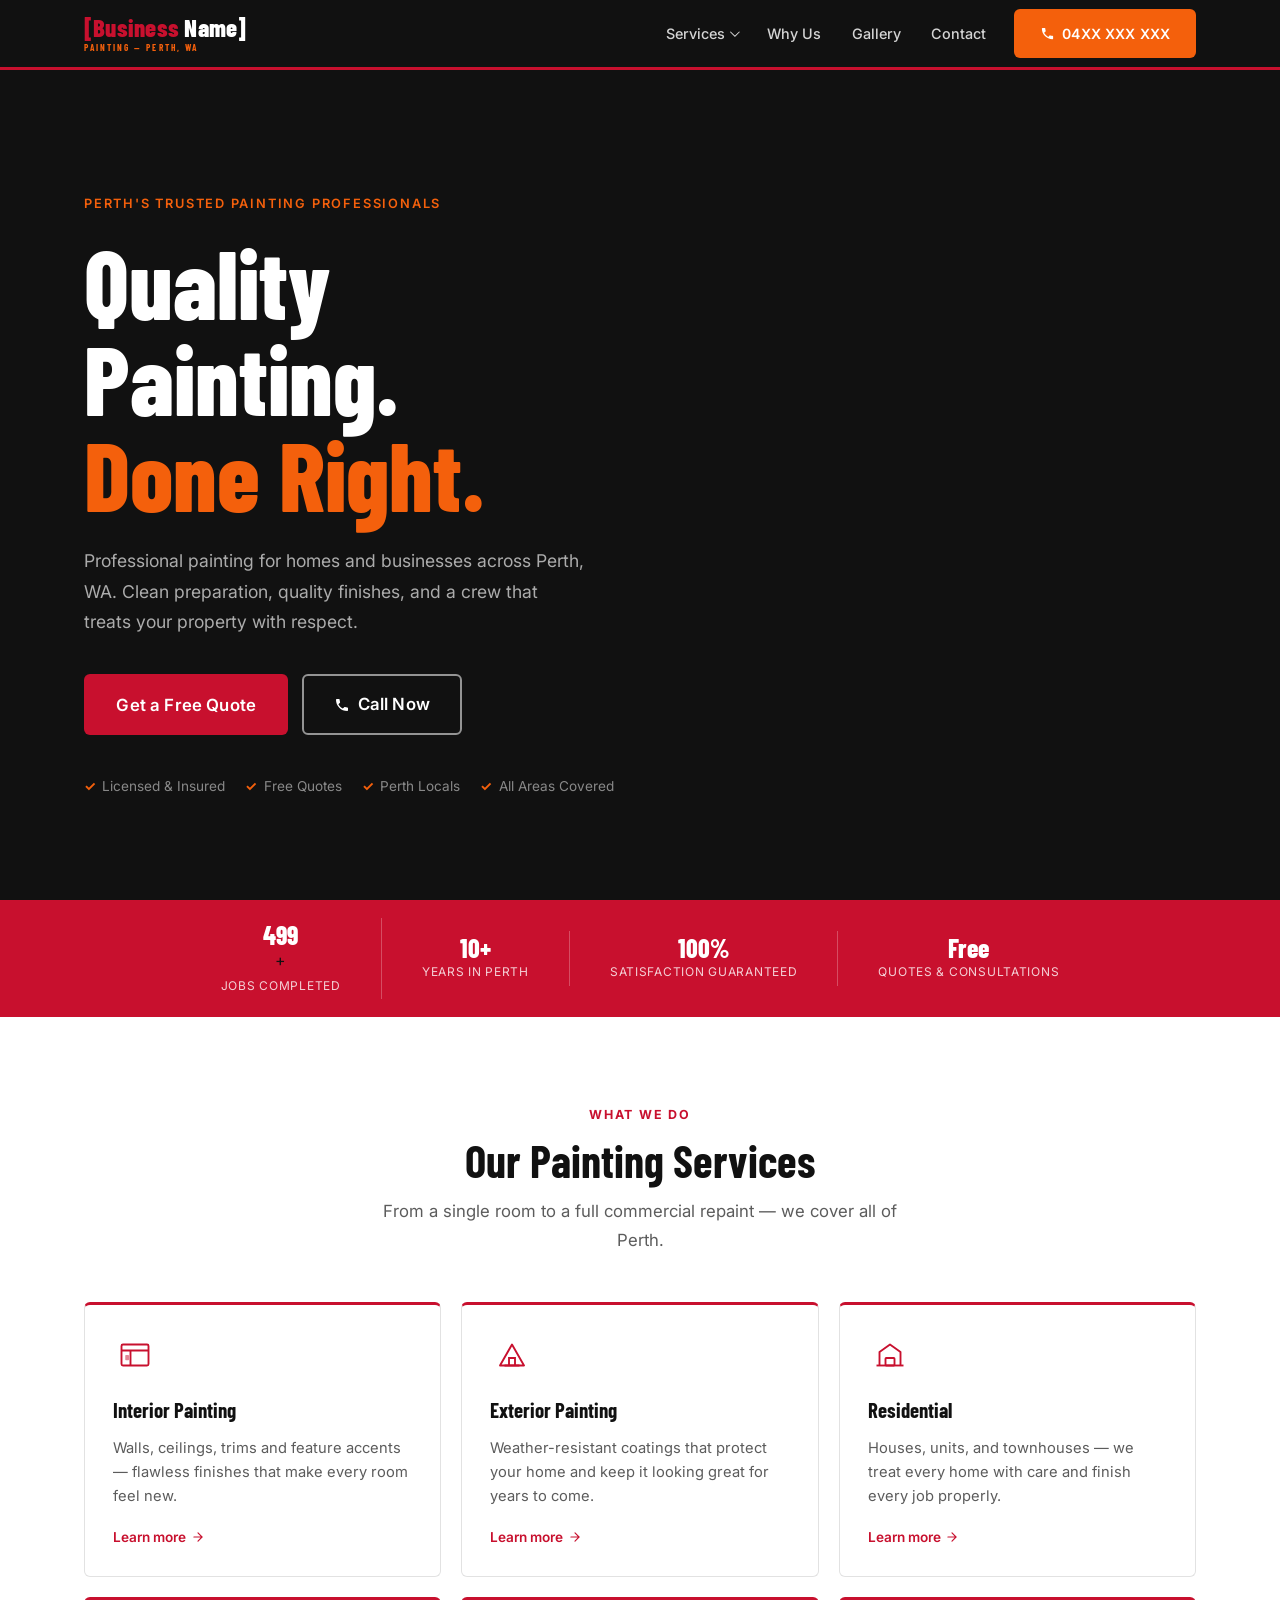
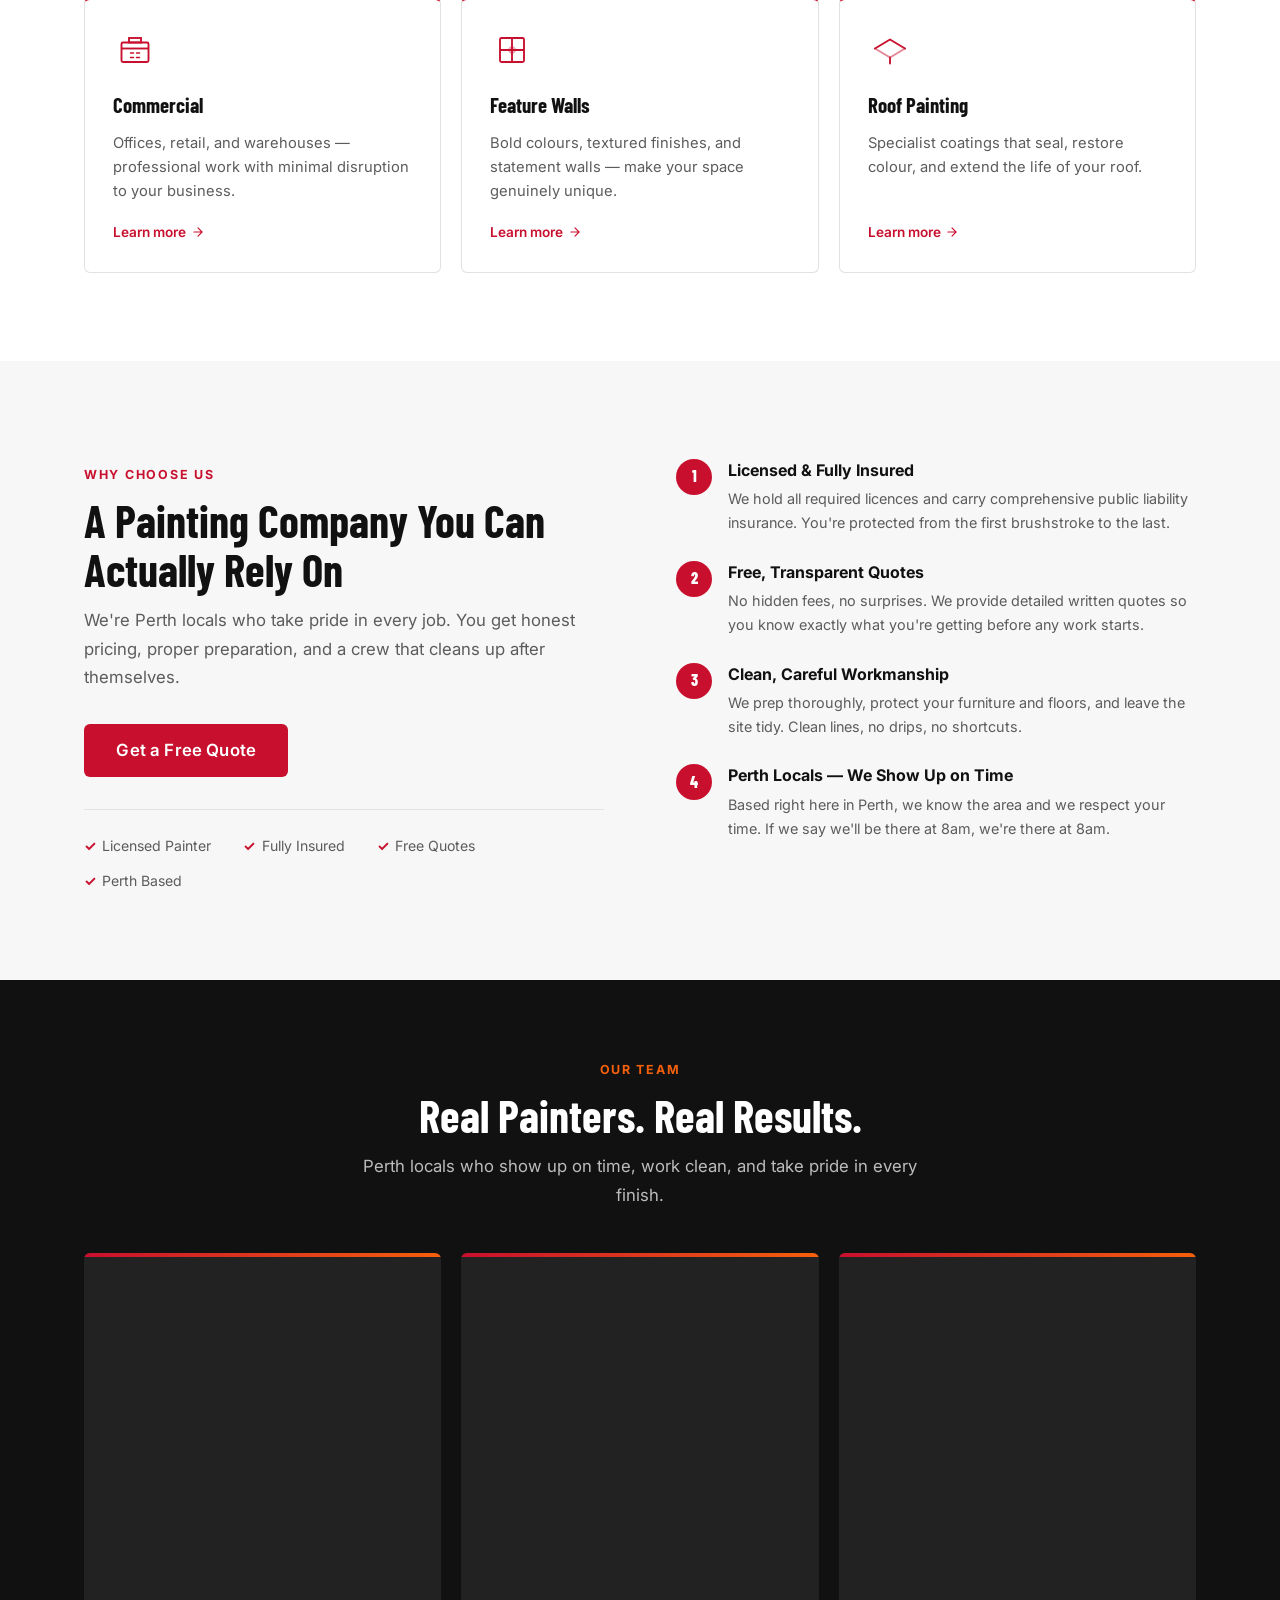
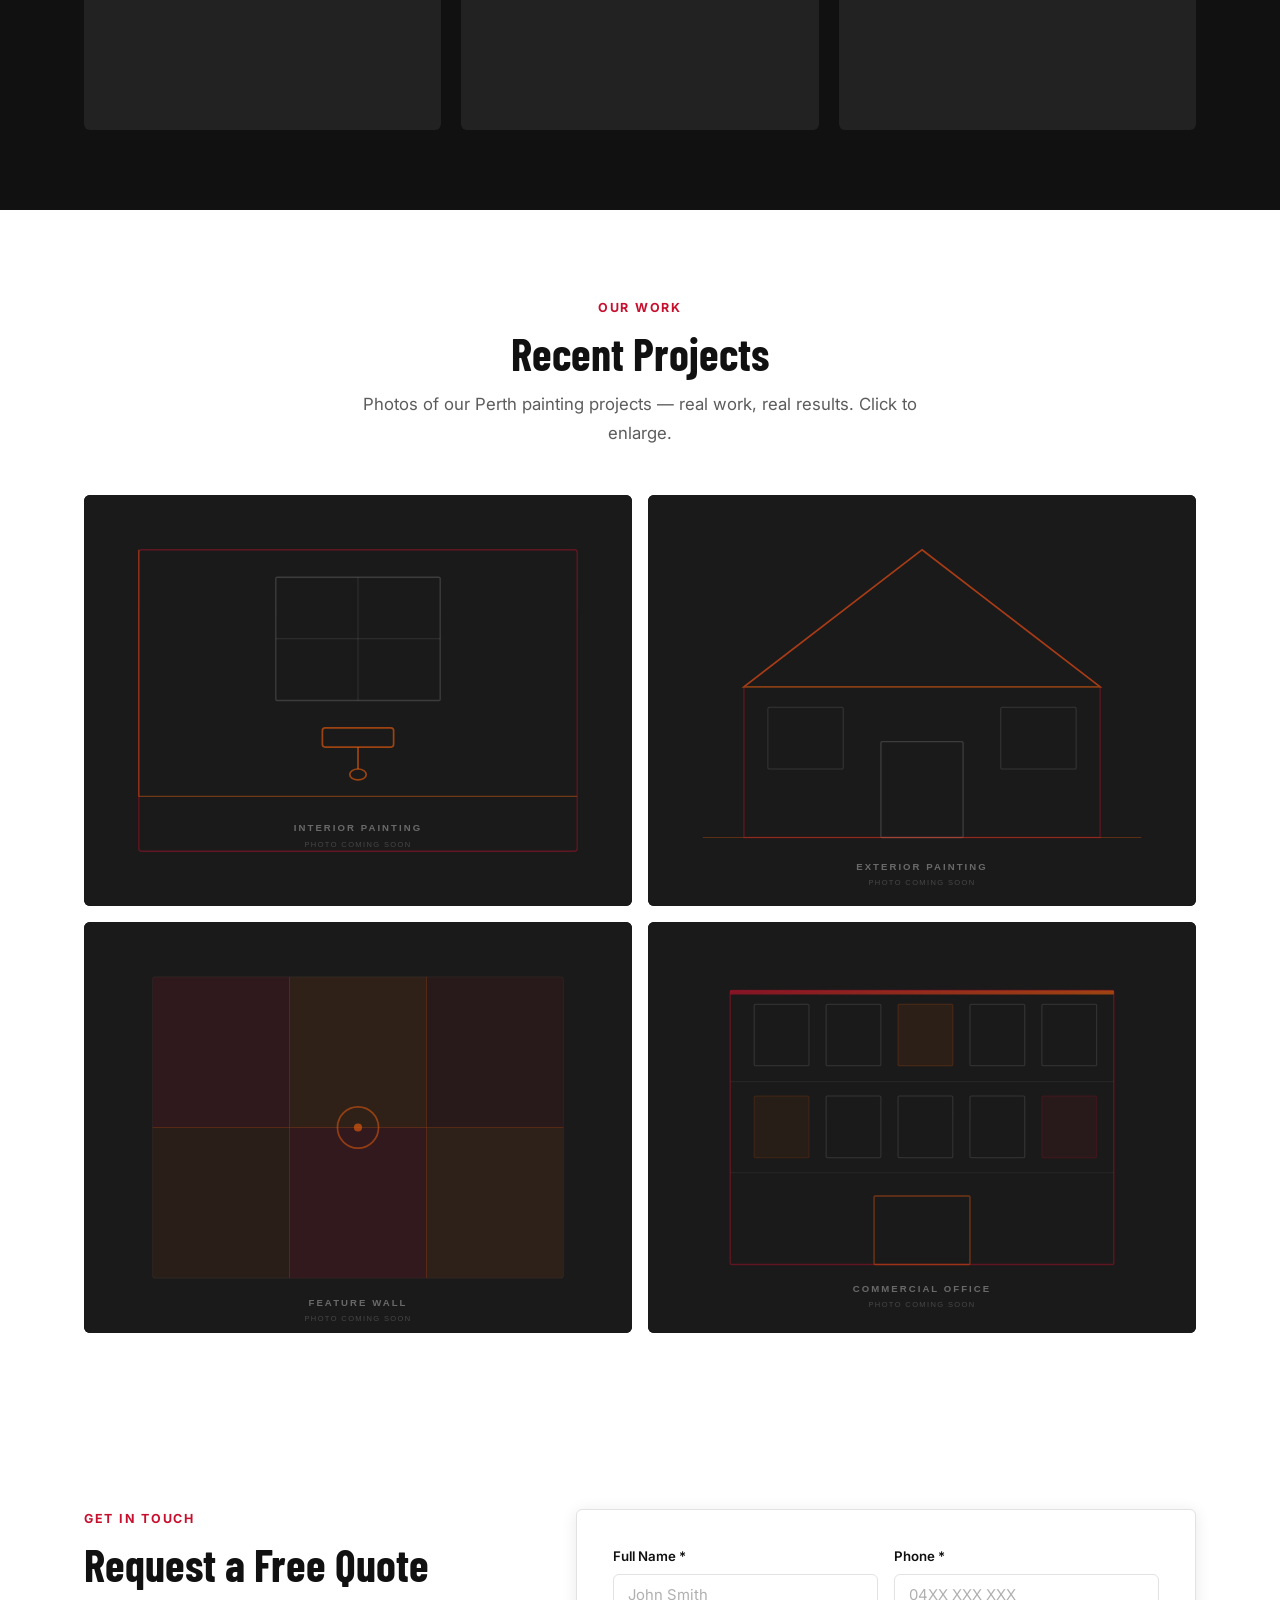
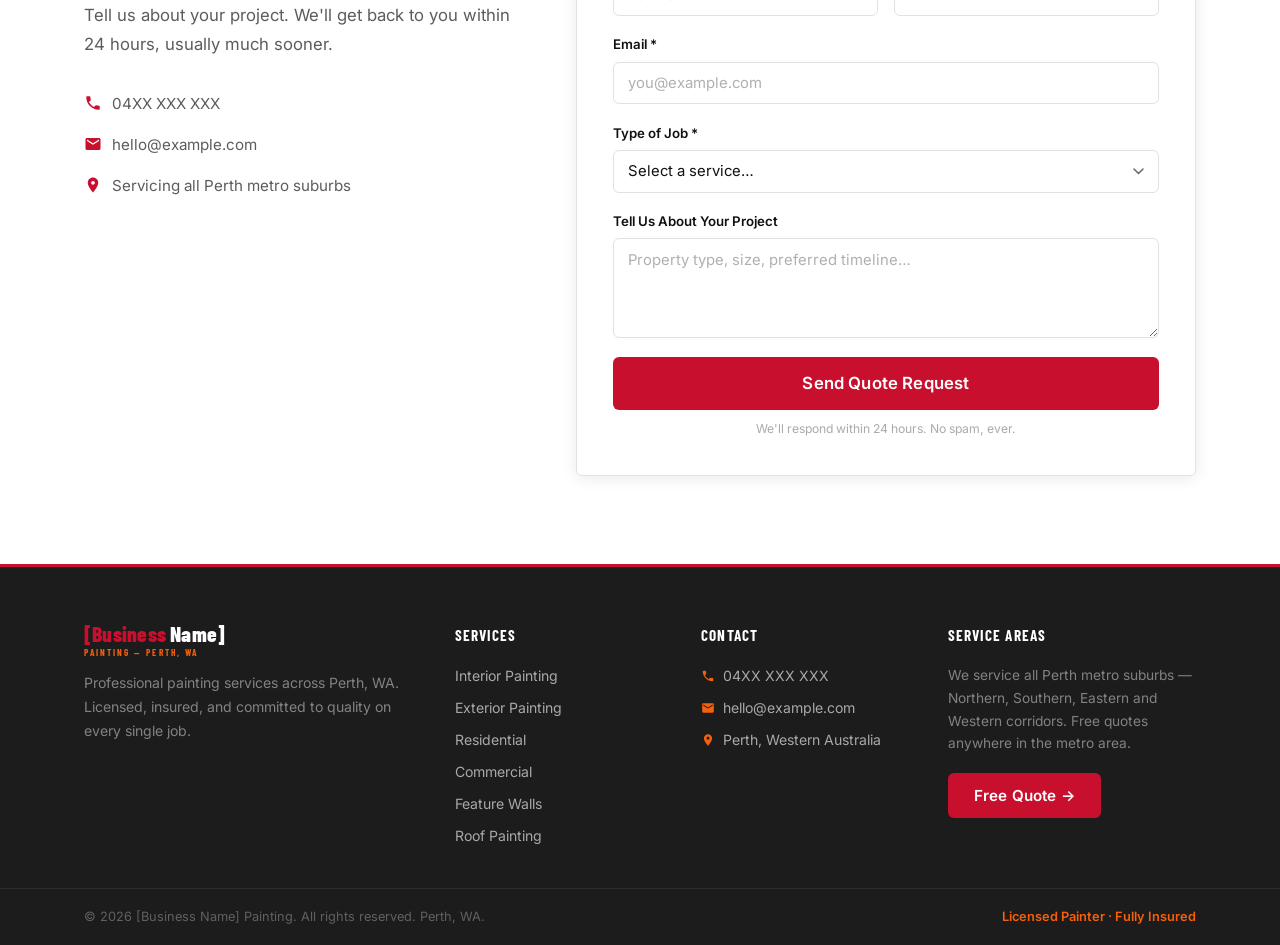
==== commit 4fbcb7b3: "website" ====
--- a/index.html
+++ b/index.html
@@ -25,7 +25,6 @@
       </button>
 
       <ul class="nav__list" id="nav-list">
-
         <li class="nav__item nav__item--has-drop" id="services-drop">
           <a href="#services" class="nav__link">Services</a>
           <ul class="nav__dropdown">
@@ -37,53 +36,84 @@
             <li><a href="roof-painting.html">Roof Painting</a></li>
           </ul>
         </li>
-
         <li class="nav__item"><a href="#why-us" class="nav__link">Why Us</a></li>
         <li class="nav__item"><a href="#gallery" class="nav__link">Gallery</a></li>
         <li class="nav__item"><a href="#contact" class="nav__link">Contact</a></li>
-
         <li class="nav__item">
           <a href="tel:04XXXXXXXX" class="btn btn--orange nav__phone">
             <svg width="15" height="15" viewBox="0 0 24 24" fill="currentColor"><path d="M6.6 10.8c1.4 2.8 3.8 5.1 6.6 6.6l2.2-2.2c.3-.3.7-.4 1-.2 1.1.4 2.3.6 3.6.6.6 0 1 .4 1 1V20c0 .6-.4 1-1 1-9.4 0-17-7.6-17-17 0-.6.4-1 1-1h3.5c.6 0 1 .4 1 1 0 1.3.2 2.5.6 3.6.1.3 0 .7-.2 1L6.6 10.8z"/></svg>
             04XX XXX XXX
           </a>
         </li>
-
       </ul>
     </nav>
   </header>
 
-  <!-- ── HERO ── -->
+  <!-- ── HERO — split layout ── -->
   <section class="hero">
-    <div class="hero__inner">
-      <span class="hero__kicker">Perth's Trusted Painting Professionals</span>
-      <h1 class="hero__title">Quality Painting.<br><span>Done Right.</span></h1>
-      <p class="hero__desc">
-        Professional painting for homes and businesses across Perth, WA.
-        Clean preparation, quality finishes, and a team that treats your
-        property with respect.
-      </p>
-      <div class="hero__ctas">
-        <a href="#contact" class="btn btn--red btn--lg">Get a Free Quote</a>
-        <a href="tel:04XXXXXXXX" class="btn btn--outline-white btn--lg">
-          <svg width="16" height="16" viewBox="0 0 24 24" fill="currentColor"><path d="M6.6 10.8c1.4 2.8 3.8 5.1 6.6 6.6l2.2-2.2c.3-.3.7-.4 1-.2 1.1.4 2.3.6 3.6.6.6 0 1 .4 1 1V20c0 .6-.4 1-1 1-9.4 0-17-7.6-17-17 0-.6.4-1 1-1h3.5c.6 0 1 .4 1 1 0 1.3.2 2.5.6 3.6.1.3 0 .7-.2 1L6.6 10.8z"/></svg>
-          Call Now
-        </a>
-      </div>
-      <div class="hero__badges">
-        <span class="hero__badge">Licensed &amp; Insured</span>
-        <span class="hero__badge">Free Quotes</span>
-        <span class="hero__badge">Perth Locals</span>
-        <span class="hero__badge">All Areas Covered</span>
-      </div>
-    </div>
-  </section>
-
-  <!-- ── STATS ── -->
+    <div class="hero__split">
+
+      <!-- Left: text -->
+      <div class="hero__content">
+        <span class="hero__kicker">Perth's Trusted Painting Professionals</span>
+        <h1 class="hero__title">
+          Quality Painting.<br>
+          <span>Done Right.</span>
+        </h1>
+        <p class="hero__desc">
+          Professional painting for homes and businesses across Perth, WA.
+          Clean preparation, quality finishes, and a crew that treats your
+          property with respect.
+        </p>
+        <div class="hero__ctas">
+          <button class="btn btn--red btn--lg js-open-modal">Get a Free Quote</button>
+          <a href="tel:04XXXXXXXX" class="btn btn--outline-white btn--lg">
+            <svg width="16" height="16" viewBox="0 0 24 24" fill="currentColor"><path d="M6.6 10.8c1.4 2.8 3.8 5.1 6.6 6.6l2.2-2.2c.3-.3.7-.4 1-.2 1.1.4 2.3.6 3.6.6.6 0 1 .4 1 1V20c0 .6-.4 1-1 1-9.4 0-17-7.6-17-17 0-.6.4-1 1-1h3.5c.6 0 1 .4 1 1 0 1.3.2 2.5.6 3.6.1.3 0 .7-.2 1L6.6 10.8z"/></svg>
+            Call Now
+          </a>
+        </div>
+        <div class="hero__badges">
+          <span class="hero__badge">Licensed &amp; Insured</span>
+          <span class="hero__badge">Free Quotes</span>
+          <span class="hero__badge">Perth Locals</span>
+          <span class="hero__badge">All Areas Covered</span>
+        </div>
+      </div>
+
+      <!-- Right: painter image -->
+      <div class="hero__visual">
+        <img
+          src="images/painter-hero.webp"
+          alt="Professional painter holding paint brush — Perth"
+          class="hero__painter"
+          onerror="this.closest('.hero__visual').style.display='none'"
+        />
+        <!-- Stat badge bottom-left -->
+        <div class="hero__img-badge">
+          <div class="hero__img-badge-icon">🎨</div>
+          <div>
+            <strong class="js-counter" data-target="500">0</strong>+
+            <span>Jobs Completed</span>
+          </div>
+        </div>
+        <!-- Stat badge top-right -->
+        <div class="hero__img-badge hero__img-badge--top">
+          <div class="hero__img-badge-icon" style="background:var(--orange);">⭐</div>
+          <div>
+            <strong>10+</strong>
+            <span>Years in Perth</span>
+          </div>
+        </div>
+      </div>
+
+    </div>
+  </section>
+
+  <!-- ── STATS BAR ── -->
   <div class="stats-bar">
     <div class="stats-bar__inner">
       <div class="stat">
-        <span class="stat__num">500+</span>
+        <span class="stat__num js-counter" data-target="500">500</span>+
         <span class="stat__label">Jobs Completed</span>
       </div>
       <div class="stat">
@@ -112,102 +142,58 @@
 
       <div class="services__grid">
 
-        <div class="service-card">
-          <div class="service-card__icon">
-            <svg viewBox="0 0 48 48" fill="none" xmlns="http://www.w3.org/2000/svg">
-              <rect x="6" y="10" width="36" height="28" rx="2" stroke="currentColor" stroke-width="2.5"/>
-              <path d="M6 18h36" stroke="currentColor" stroke-width="2.5"/>
-              <path d="M18 18v20" stroke="currentColor" stroke-width="2.5"/>
-              <rect x="11" y="24" width="5" height="7" rx="1" fill="currentColor" opacity="0.5"/>
-            </svg>
+        <div class="service-card reveal">
+          <div class="service-card__icon">
+            <svg viewBox="0 0 48 48" fill="none"><rect x="6" y="10" width="36" height="28" rx="2" stroke="currentColor" stroke-width="2.5"/><path d="M6 18h36M18 18v20" stroke="currentColor" stroke-width="2.5"/><rect x="11" y="24" width="5" height="7" rx="1" fill="currentColor" opacity="0.5"/></svg>
           </div>
           <h3>Interior Painting</h3>
           <p>Walls, ceilings, trims and feature accents — flawless finishes that make every room feel new.</p>
-          <a href="interior-painting.html" class="service-card__link">
-            Learn more
-            <svg viewBox="0 0 24 24" fill="none" stroke="currentColor" stroke-width="2" stroke-linecap="round"><path d="M5 12h14M12 5l7 7-7 7"/></svg>
-          </a>
-        </div>
-
-        <div class="service-card">
-          <div class="service-card__icon">
-            <svg viewBox="0 0 48 48" fill="none" xmlns="http://www.w3.org/2000/svg">
-              <path d="M8 38L24 10l16 28H8z" stroke="currentColor" stroke-width="2.5" stroke-linejoin="round"/>
-              <path d="M14 38h20" stroke="currentColor" stroke-width="2.5"/>
-              <path d="M20 38v-10h8v10" stroke="currentColor" stroke-width="2.5"/>
-            </svg>
+          <a href="interior-painting.html" class="service-card__link">Learn more <svg viewBox="0 0 24 24" fill="none" stroke="currentColor" stroke-width="2" stroke-linecap="round"><path d="M5 12h14M12 5l7 7-7 7"/></svg></a>
+        </div>
+
+        <div class="service-card reveal reveal-delay-1">
+          <div class="service-card__icon">
+            <svg viewBox="0 0 48 48" fill="none"><path d="M8 38L24 10l16 28H8z" stroke="currentColor" stroke-width="2.5" stroke-linejoin="round"/><path d="M14 38h20M20 38v-10h8v10" stroke="currentColor" stroke-width="2.5"/></svg>
           </div>
           <h3>Exterior Painting</h3>
           <p>Weather-resistant coatings that protect your home and keep it looking great for years to come.</p>
-          <a href="exterior-painting.html" class="service-card__link">
-            Learn more
-            <svg viewBox="0 0 24 24" fill="none" stroke="currentColor" stroke-width="2" stroke-linecap="round"><path d="M5 12h14M12 5l7 7-7 7"/></svg>
-          </a>
-        </div>
-
-        <div class="service-card">
-          <div class="service-card__icon">
-            <svg viewBox="0 0 48 48" fill="none" xmlns="http://www.w3.org/2000/svg">
-              <path d="M10 38V20L24 10l14 10v18" stroke="currentColor" stroke-width="2.5" stroke-linejoin="round"/>
-              <rect x="18" y="28" width="12" height="10" rx="1" stroke="currentColor" stroke-width="2.5"/>
-              <path d="M6 38h36" stroke="currentColor" stroke-width="2.5"/>
-            </svg>
+          <a href="exterior-painting.html" class="service-card__link">Learn more <svg viewBox="0 0 24 24" fill="none" stroke="currentColor" stroke-width="2" stroke-linecap="round"><path d="M5 12h14M12 5l7 7-7 7"/></svg></a>
+        </div>
+
+        <div class="service-card reveal reveal-delay-2">
+          <div class="service-card__icon">
+            <svg viewBox="0 0 48 48" fill="none"><path d="M10 38V20L24 10l14 10v18" stroke="currentColor" stroke-width="2.5" stroke-linejoin="round"/><rect x="18" y="28" width="12" height="10" rx="1" stroke="currentColor" stroke-width="2.5"/><path d="M6 38h36" stroke="currentColor" stroke-width="2.5"/></svg>
           </div>
           <h3>Residential</h3>
           <p>Houses, units, and townhouses — we treat every home with care and finish every job properly.</p>
-          <a href="residential.html" class="service-card__link">
-            Learn more
-            <svg viewBox="0 0 24 24" fill="none" stroke="currentColor" stroke-width="2" stroke-linecap="round"><path d="M5 12h14M12 5l7 7-7 7"/></svg>
-          </a>
-        </div>
-
-        <div class="service-card">
-          <div class="service-card__icon">
-            <svg viewBox="0 0 48 48" fill="none" xmlns="http://www.w3.org/2000/svg">
-              <rect x="6" y="14" width="36" height="26" rx="2" stroke="currentColor" stroke-width="2.5"/>
-              <path d="M6 22h36" stroke="currentColor" stroke-width="2.5"/>
-              <rect x="16" y="8" width="16" height="6" stroke="currentColor" stroke-width="2.5"/>
-              <path d="M18 28h4M26 28h4M18 34h4M26 34h4" stroke="currentColor" stroke-width="2" stroke-linecap="round"/>
-            </svg>
+          <a href="residential.html" class="service-card__link">Learn more <svg viewBox="0 0 24 24" fill="none" stroke="currentColor" stroke-width="2" stroke-linecap="round"><path d="M5 12h14M12 5l7 7-7 7"/></svg></a>
+        </div>
+
+        <div class="service-card reveal">
+          <div class="service-card__icon">
+            <svg viewBox="0 0 48 48" fill="none"><rect x="6" y="14" width="36" height="26" rx="2" stroke="currentColor" stroke-width="2.5"/><path d="M6 22h36" stroke="currentColor" stroke-width="2.5"/><rect x="16" y="8" width="16" height="6" stroke="currentColor" stroke-width="2.5"/><path d="M18 28h4M26 28h4M18 34h4M26 34h4" stroke="currentColor" stroke-width="2" stroke-linecap="round"/></svg>
           </div>
           <h3>Commercial</h3>
           <p>Offices, retail, and warehouses — professional work with minimal disruption to your business.</p>
-          <a href="commercial.html" class="service-card__link">
-            Learn more
-            <svg viewBox="0 0 24 24" fill="none" stroke="currentColor" stroke-width="2" stroke-linecap="round"><path d="M5 12h14M12 5l7 7-7 7"/></svg>
-          </a>
-        </div>
-
-        <div class="service-card">
-          <div class="service-card__icon">
-            <svg viewBox="0 0 48 48" fill="none" xmlns="http://www.w3.org/2000/svg">
-              <rect x="8" y="8" width="32" height="32" rx="2" stroke="currentColor" stroke-width="2.5"/>
-              <path d="M8 24h32M24 8v32" stroke="currentColor" stroke-width="2.5"/>
-              <circle cx="24" cy="24" r="5" fill="currentColor" opacity="0.35"/>
-            </svg>
+          <a href="commercial.html" class="service-card__link">Learn more <svg viewBox="0 0 24 24" fill="none" stroke="currentColor" stroke-width="2" stroke-linecap="round"><path d="M5 12h14M12 5l7 7-7 7"/></svg></a>
+        </div>
+
+        <div class="service-card reveal reveal-delay-1">
+          <div class="service-card__icon">
+            <svg viewBox="0 0 48 48" fill="none"><rect x="8" y="8" width="32" height="32" rx="2" stroke="currentColor" stroke-width="2.5"/><path d="M8 24h32M24 8v32" stroke="currentColor" stroke-width="2.5"/><circle cx="24" cy="24" r="5" fill="currentColor" opacity="0.35"/></svg>
           </div>
           <h3>Feature Walls</h3>
           <p>Bold colours, textured finishes, and statement walls — make your space genuinely unique.</p>
-          <a href="feature-walls.html" class="service-card__link">
-            Learn more
-            <svg viewBox="0 0 24 24" fill="none" stroke="currentColor" stroke-width="2" stroke-linecap="round"><path d="M5 12h14M12 5l7 7-7 7"/></svg>
-          </a>
-        </div>
-
-        <div class="service-card">
-          <div class="service-card__icon">
-            <svg viewBox="0 0 48 48" fill="none" xmlns="http://www.w3.org/2000/svg">
-              <path d="M4 22L24 10l20 12" stroke="currentColor" stroke-width="2.5" stroke-linecap="round" stroke-linejoin="round"/>
-              <path d="M4 22l20 12 20-12" stroke="currentColor" stroke-width="2.5" stroke-linecap="round" stroke-linejoin="round" opacity="0.5"/>
-              <path d="M24 34v8" stroke="currentColor" stroke-width="2.5" stroke-linecap="round"/>
-            </svg>
+          <a href="feature-walls.html" class="service-card__link">Learn more <svg viewBox="0 0 24 24" fill="none" stroke="currentColor" stroke-width="2" stroke-linecap="round"><path d="M5 12h14M12 5l7 7-7 7"/></svg></a>
+        </div>
+
+        <div class="service-card reveal reveal-delay-2">
+          <div class="service-card__icon">
+            <svg viewBox="0 0 48 48" fill="none"><path d="M4 22L24 10l20 12" stroke="currentColor" stroke-width="2.5" stroke-linecap="round" stroke-linejoin="round"/><path d="M4 22l20 12 20-12" stroke="currentColor" stroke-width="2.5" stroke-linecap="round" stroke-linejoin="round" opacity="0.5"/><path d="M24 34v8" stroke="currentColor" stroke-width="2.5" stroke-linecap="round"/></svg>
           </div>
           <h3>Roof Painting</h3>
           <p>Specialist coatings that seal, restore colour, and extend the life of your roof.</p>
-          <a href="roof-painting.html" class="service-card__link">
-            Learn more
-            <svg viewBox="0 0 24 24" fill="none" stroke="currentColor" stroke-width="2" stroke-linecap="round"><path d="M5 12h14M12 5l7 7-7 7"/></svg>
-          </a>
+          <a href="roof-painting.html" class="service-card__link">Learn more <svg viewBox="0 0 24 24" fill="none" stroke="currentColor" stroke-width="2" stroke-linecap="round"><path d="M5 12h14M12 5l7 7-7 7"/></svg></a>
         </div>
 
       </div>
@@ -218,14 +204,14 @@
   <section class="why-us" id="why-us">
     <div class="container why-us__inner">
 
-      <div class="why-us__cta-side">
+      <div class="why-us__cta-side reveal">
         <span class="section-eyebrow">Why Choose Us</span>
         <h2 class="section-title">A Painting Company You Can Actually Rely On</h2>
         <p class="section-lead">
           We're Perth locals who take pride in every job. You get honest pricing,
           proper preparation, and a crew that cleans up after themselves.
         </p>
-        <a href="#contact" class="btn btn--red btn--lg">Get a Free Quote</a>
+        <button class="btn btn--red btn--lg js-open-modal">Get a Free Quote</button>
         <div class="why-us__trust">
           <span>Licensed Painter</span>
           <span>Fully Insured</span>
@@ -235,28 +221,28 @@
       </div>
 
       <div class="features-list">
-        <div class="feature">
+        <div class="feature reveal">
           <span class="feature__num">1</span>
           <div class="feature__body">
             <h4>Licensed &amp; Fully Insured</h4>
             <p>We hold all required licences and carry comprehensive public liability insurance. You're protected from the first brushstroke to the last.</p>
           </div>
         </div>
-        <div class="feature">
+        <div class="feature reveal reveal-delay-1">
           <span class="feature__num">2</span>
           <div class="feature__body">
             <h4>Free, Transparent Quotes</h4>
             <p>No hidden fees, no surprises. We provide detailed written quotes so you know exactly what you're getting before any work starts.</p>
           </div>
         </div>
-        <div class="feature">
+        <div class="feature reveal reveal-delay-2">
           <span class="feature__num">3</span>
           <div class="feature__body">
             <h4>Clean, Careful Workmanship</h4>
-            <p>We prep thoroughly, protect your furniture and floors, and leave the site tidy. Our finishes are clean lines, no drips, no shortcuts.</p>
-          </div>
-        </div>
-        <div class="feature">
+            <p>We prep thoroughly, protect your furniture and floors, and leave the site tidy. Clean lines, no drips, no shortcuts.</p>
+          </div>
+        </div>
+        <div class="feature reveal reveal-delay-3">
           <span class="feature__num">4</span>
           <div class="feature__body">
             <h4>Perth Locals — We Show Up on Time</h4>
@@ -265,6 +251,51 @@
         </div>
       </div>
 
+    </div>
+  </section>
+
+  <!-- ── PAINTERS PHOTO SECTION ── -->
+  <section class="painters-section" id="our-team">
+    <div class="container">
+      <div class="text-center">
+        <span class="section-eyebrow">Our Team</span>
+        <h2 class="section-title section-title--white">Real Painters. Real Results.</h2>
+        <p class="section-lead section-lead--white">
+          Perth locals who show up on time, work clean, and take pride in every finish.
+        </p>
+      </div>
+      <div class="painters-grid">
+        <div class="painter-card reveal" data-lightbox="images/painter-1.webp" data-caption="Our team at work — Perth">
+          <img
+            src="images/painter-1.webp"
+            alt="Professional painter Perth — holding paint brush"
+            onerror="this.closest('.painter-card').style.background='#222'; this.style.display='none';"
+          />
+          <div class="painter-card__overlay">
+            <span class="painter-card__label">Quality Workmanship</span>
+          </div>
+        </div>
+        <div class="painter-card reveal reveal-delay-1" data-lightbox="images/painter-2.webp" data-caption="Precision painting — Perth homes">
+          <img
+            src="images/painter-2.webp"
+            alt="Painter with paint roller — professional Perth painter"
+            onerror="this.closest('.painter-card').style.background='#222'; this.style.display='none';"
+          />
+          <div class="painter-card__overlay">
+            <span class="painter-card__label">Every Detail Counts</span>
+          </div>
+        </div>
+        <div class="painter-card reveal reveal-delay-2" data-lightbox="images/painter-3.webp" data-caption="Professional painting team — Perth WA">
+          <img
+            src="images/painter-3.webp"
+            alt="Professional painter — red and orange brand colours"
+            onerror="this.closest('.painter-card').style.background='#222'; this.style.display='none';"
+          />
+          <div class="painter-card__overlay">
+            <span class="painter-card__label">Perth's Best Painters</span>
+          </div>
+        </div>
+      </div>
     </div>
   </section>
 
@@ -274,19 +305,19 @@
       <div class="text-center">
         <span class="section-eyebrow">Our Work</span>
         <h2 class="section-title">Recent Projects</h2>
-        <p class="section-lead">Photos of our Perth painting projects — real work, real results.</p>
+        <p class="section-lead">Photos of our Perth painting projects — real work, real results. Click to enlarge.</p>
       </div>
       <div class="gallery__grid">
-        <div class="gallery__item">
+        <div class="gallery__item reveal" data-lightbox="images/placeholder-interior.svg" data-caption="Interior painting — Perth home">
           <img src="images/placeholder-interior.svg" alt="Interior painting project — Perth home" class="gallery__img" />
         </div>
-        <div class="gallery__item">
+        <div class="gallery__item reveal reveal-delay-1" data-lightbox="images/placeholder-exterior.svg" data-caption="Exterior house repaint — Perth">
           <img src="images/placeholder-exterior.svg" alt="Exterior house repaint — Perth" class="gallery__img" />
         </div>
-        <div class="gallery__item">
+        <div class="gallery__item reveal reveal-delay-2" data-lightbox="images/placeholder-feature.svg" data-caption="Feature wall — Perth">
           <img src="images/placeholder-feature.svg" alt="Feature wall — Perth" class="gallery__img" />
         </div>
-        <div class="gallery__item">
+        <div class="gallery__item reveal reveal-delay-3" data-lightbox="images/placeholder-commercial.svg" data-caption="Commercial office painting — Perth">
           <img src="images/placeholder-commercial.svg" alt="Commercial office painting — Perth" class="gallery__img" />
         </div>
       </div>
@@ -297,7 +328,7 @@
   <section class="contact" id="contact">
     <div class="container contact__inner">
 
-      <div class="contact__info">
+      <div class="contact__info reveal">
         <span class="section-eyebrow">Get in Touch</span>
         <h2 class="section-title">Request a Free Quote</h2>
         <p class="section-lead">
@@ -319,7 +350,7 @@
         </ul>
       </div>
 
-      <form class="quote-form" action="mailto:hello@example.com" method="post" enctype="text/plain" id="quote-form">
+      <form class="quote-form reveal reveal-delay-1" action="mailto:hello@example.com" method="post" enctype="text/plain" id="quote-form">
         <div class="form-row">
           <div class="form-group">
             <label for="name">Full Name *</label>
@@ -349,7 +380,7 @@
         </div>
         <div class="form-group">
           <label for="message">Tell Us About Your Project</label>
-          <textarea id="message" name="message" rows="4" placeholder="Property type, size, preferred timeline, any specific requirements…"></textarea>
+          <textarea id="message" name="message" rows="4" placeholder="Property type, size, preferred timeline…"></textarea>
         </div>
         <button type="submit" class="btn btn--red btn--lg btn--full">Send Quote Request</button>
         <p class="form-note">We'll respond within 24 hours. No spam, ever.</p>
@@ -399,7 +430,7 @@
       <div class="footer__col">
         <h5>Service Areas</h5>
         <p class="footer__area">We service all Perth metro suburbs — Northern, Southern, Eastern and Western corridors. Free quotes anywhere in the metro area.</p>
-        <a href="#contact" class="btn btn--red" style="margin-top:1.1rem;display:inline-flex;">Free Quote →</a>
+        <button class="btn btn--red js-open-modal" style="margin-top:1.1rem;">Free Quote →</button>
       </div>
     </div>
     <div class="footer__bottom">
--- a/style.css
+++ b/style.css
@@ -1004,4 +1004,411 @@
 @media (max-width: 480px) {
   .steps { grid-template-columns: 1fr; }
   .stat { padding: 0.4rem 1rem; }
-}
+  .hero__split { padding: 2.5rem 1.25rem; }
+  .hero__visual { display: none; }
+}
+
+
+/* ════════════════════════════════════════
+   HERO — SPLIT LAYOUT (image + text)
+════════════════════════════════════════ */
+.hero__split {
+  display: grid;
+  grid-template-columns: 1fr 1fr;
+  gap: 3rem;
+  align-items: center;
+  padding: 5rem 1.5rem 4rem;
+  min-height: calc(100vh - var(--nav-h));
+  max-width: var(--container);
+  margin: 0 auto;
+  width: 100%;
+}
+
+.hero__visual {
+  position: relative;
+  flex-shrink: 0;
+}
+
+.hero__painter {
+  width: 100%;
+  height: 540px;
+  object-fit: cover;
+  object-position: center top;
+  border-radius: 12px;
+  display: block;
+  will-change: transform;
+}
+
+/* Red accent frame behind image */
+.hero__visual::before {
+  content: '';
+  position: absolute;
+  top: 18px;
+  left: 18px;
+  right: -18px;
+  bottom: -18px;
+  border: 3px solid var(--red);
+  border-radius: 12px;
+  z-index: 0;
+  opacity: 0.55;
+}
+.hero__painter { position: relative; z-index: 1; }
+
+/* Floating stat badge on image */
+.hero__img-badge {
+  position: absolute;
+  bottom: 2rem;
+  left: -1.5rem;
+  z-index: 2;
+  background: var(--white);
+  border-radius: 10px;
+  padding: 0.85rem 1.25rem;
+  box-shadow: 0 6px 28px rgba(0,0,0,0.22);
+  display: flex;
+  align-items: center;
+  gap: 0.75rem;
+  min-width: 170px;
+}
+.hero__img-badge-icon {
+  width: 40px; height: 40px;
+  background: var(--red);
+  border-radius: 8px;
+  display: flex;
+  align-items: center;
+  justify-content: center;
+  flex-shrink: 0;
+  color: var(--white);
+  font-size: 1.2rem;
+}
+.hero__img-badge strong {
+  display: block;
+  font-family: var(--font-display);
+  font-size: 1.35rem;
+  font-weight: 800;
+  color: var(--black);
+  line-height: 1;
+}
+.hero__img-badge span {
+  font-size: 0.75rem;
+  color: var(--grey);
+  display: block;
+  margin-top: 2px;
+}
+
+/* Second floating badge top-right */
+.hero__img-badge--top {
+  bottom: auto;
+  top: 1.5rem;
+  left: auto;
+  right: -1.5rem;
+  min-width: 140px;
+  background: var(--black);
+}
+.hero__img-badge--top strong { color: var(--orange); }
+.hero__img-badge--top span   { color: rgba(255,255,255,0.6); }
+
+/* Hero responsive */
+@media (max-width: 900px) {
+  .hero__split {
+    grid-template-columns: 1fr;
+    gap: 2rem;
+    padding: 3.5rem 1.5rem 3rem;
+    min-height: auto;
+  }
+  .hero__visual { order: -1; }
+  .hero__painter { height: 320px; }
+  .hero__img-badge { left: 1rem; bottom: 1rem; }
+  .hero__img-badge--top { right: 1rem; top: 1rem; }
+  .hero__visual::before { display: none; }
+}
+
+
+/* ════════════════════════════════════════
+   PAINTER PHOTOS SECTION (3-up gallery)
+════════════════════════════════════════ */
+.painters-section {
+  padding: 5rem 0;
+  background: var(--black);
+}
+.painters-section .section-eyebrow { color: var(--orange); }
+.painters-section .section-title--white { color: var(--white); }
+
+.painters-grid {
+  display: grid;
+  grid-template-columns: repeat(3, 1fr);
+  gap: 1.25rem;
+  margin-top: 2.75rem;
+}
+
+.painter-card {
+  position: relative;
+  border-radius: var(--radius);
+  overflow: hidden;
+  aspect-ratio: 3/4;
+  background: var(--dark);
+  cursor: pointer;
+}
+.painter-card img {
+  width: 100%; height: 100%;
+  object-fit: cover;
+  object-position: center top;
+  display: block;
+  transition: transform 0.5s ease;
+}
+.painter-card:hover img { transform: scale(1.06); }
+
+/* Gradient overlay on hover */
+.painter-card__overlay {
+  position: absolute;
+  inset: 0;
+  background: linear-gradient(to top, rgba(200,16,46,0.75) 0%, transparent 55%);
+  opacity: 0;
+  transition: opacity 0.3s ease;
+  display: flex;
+  align-items: flex-end;
+  padding: 1.25rem;
+}
+.painter-card:hover .painter-card__overlay { opacity: 1; }
+.painter-card__label {
+  color: var(--white);
+  font-family: var(--font-display);
+  font-size: 1.1rem;
+  font-weight: 700;
+  letter-spacing: 0.03em;
+}
+
+/* Red accent bar at top */
+.painter-card::after {
+  content: '';
+  position: absolute;
+  top: 0; left: 0; right: 0;
+  height: 4px;
+  background: linear-gradient(90deg, var(--red), var(--orange));
+}
+
+@media (max-width: 768px) {
+  .painters-grid { grid-template-columns: 1fr; gap: 1rem; }
+  .painter-card { aspect-ratio: 4/3; }
+  .painter-card__overlay { opacity: 1; }
+}
+
+
+/* ════════════════════════════════════════
+   SCROLL PROGRESS BAR
+════════════════════════════════════════ */
+.scroll-progress {
+  position: fixed;
+  top: 0; left: 0;
+  height: 3px;
+  width: 0%;
+  background: linear-gradient(90deg, var(--red), var(--orange));
+  z-index: 9999;
+  transition: width 0.08s linear;
+  pointer-events: none;
+}
+
+
+/* ════════════════════════════════════════
+   STICKY QUOTE BUTTON
+════════════════════════════════════════ */
+.sticky-quote {
+  position: fixed;
+  bottom: 1.75rem;
+  right: 1.75rem;
+  background: var(--red);
+  color: var(--white);
+  border: none;
+  border-radius: 50px;
+  padding: 0.85rem 1.5rem;
+  font-family: var(--font-body);
+  font-size: 0.9rem;
+  font-weight: 700;
+  letter-spacing: 0.02em;
+  display: flex;
+  align-items: center;
+  gap: 0.5rem;
+  cursor: pointer;
+  box-shadow: 0 6px 24px rgba(200,16,46,0.45);
+  opacity: 0;
+  transform: translateY(16px);
+  transition: opacity 0.3s, transform 0.3s, background 0.18s, box-shadow 0.18s;
+  z-index: 800;
+  text-decoration: none;
+}
+.sticky-quote.is-visible {
+  opacity: 1;
+  transform: translateY(0);
+}
+.sticky-quote:hover {
+  background: var(--red-dk);
+  box-shadow: 0 8px 30px rgba(200,16,46,0.55);
+  transform: translateY(-2px);
+}
+.sticky-quote svg { width: 16px; height: 16px; }
+
+@media (max-width: 480px) {
+  .sticky-quote { bottom: 1.25rem; right: 1.25rem; padding: 0.75rem 1.1rem; font-size: 0.82rem; }
+}
+
+
+/* ════════════════════════════════════════
+   MODAL / POPUP
+════════════════════════════════════════ */
+.modal-overlay {
+  position: fixed;
+  inset: 0;
+  background: rgba(0,0,0,0.68);
+  z-index: 2000;
+  display: flex;
+  align-items: center;
+  justify-content: center;
+  padding: 1.25rem;
+  opacity: 0;
+  pointer-events: none;
+  transition: opacity 0.25s ease;
+  backdrop-filter: blur(3px);
+}
+.modal-overlay.is-open {
+  opacity: 1;
+  pointer-events: auto;
+}
+
+.modal {
+  background: var(--white);
+  border-radius: 14px;
+  padding: 2.25rem 2.25rem 1.75rem;
+  max-width: 500px;
+  width: 100%;
+  position: relative;
+  max-height: 92vh;
+  overflow-y: auto;
+  transform: scale(0.95) translateY(14px);
+  transition: transform 0.28s cubic-bezier(0.34,1.56,0.64,1);
+  box-shadow: 0 24px 64px rgba(0,0,0,0.3);
+}
+.modal-overlay.is-open .modal {
+  transform: scale(1) translateY(0);
+}
+
+.modal__close {
+  position: absolute;
+  top: 1rem; right: 1rem;
+  width: 34px; height: 34px;
+  background: var(--light);
+  border: none;
+  border-radius: 50%;
+  font-size: 1.3rem;
+  line-height: 1;
+  color: var(--grey);
+  cursor: pointer;
+  display: flex; align-items: center; justify-content: center;
+  transition: background 0.15s, color 0.15s;
+}
+.modal__close:hover { background: var(--border); color: var(--black); }
+
+.modal__head { margin-bottom: 1.5rem; }
+.modal__eyebrow {
+  font-size: 0.75rem;
+  font-weight: 700;
+  letter-spacing: 0.12em;
+  text-transform: uppercase;
+  color: var(--red);
+  display: block;
+  margin-bottom: 0.35rem;
+}
+.modal__title {
+  font-family: var(--font-display);
+  font-size: 1.9rem;
+  font-weight: 800;
+  color: var(--black);
+  line-height: 1.1;
+  margin-bottom: 0.3rem;
+}
+.modal__sub { font-size: 0.88rem; color: var(--grey); }
+
+@media (max-width: 540px) {
+  .modal { padding: 1.75rem 1.35rem 1.35rem; border-radius: 10px; }
+  .modal__title { font-size: 1.5rem; }
+}
+
+
+/* ════════════════════════════════════════
+   GALLERY LIGHTBOX
+════════════════════════════════════════ */
+.lightbox {
+  position: fixed;
+  inset: 0;
+  background: rgba(0,0,0,0.92);
+  z-index: 3000;
+  display: flex;
+  align-items: center;
+  justify-content: center;
+  padding: 1.5rem;
+  opacity: 0;
+  pointer-events: none;
+  transition: opacity 0.22s ease;
+}
+.lightbox.is-open {
+  opacity: 1;
+  pointer-events: auto;
+}
+.lightbox img {
+  max-width: 100%;
+  max-height: 88vh;
+  border-radius: 8px;
+  object-fit: contain;
+  box-shadow: 0 16px 64px rgba(0,0,0,0.5);
+  transform: scale(0.94);
+  transition: transform 0.28s cubic-bezier(0.34,1.2,0.64,1);
+}
+.lightbox.is-open img { transform: scale(1); }
+.lightbox__close {
+  position: absolute;
+  top: 1.25rem; right: 1.25rem;
+  width: 42px; height: 42px;
+  background: rgba(255,255,255,0.12);
+  border: 1.5px solid rgba(255,255,255,0.25);
+  border-radius: 50%;
+  color: var(--white);
+  font-size: 1.4rem;
+  cursor: pointer;
+  display: flex; align-items: center; justify-content: center;
+  transition: background 0.15s;
+}
+.lightbox__close:hover { background: rgba(255,255,255,0.22); }
+.lightbox__caption {
+  position: absolute;
+  bottom: 1.5rem;
+  left: 50%; transform: translateX(-50%);
+  color: rgba(255,255,255,0.65);
+  font-size: 0.85rem;
+  text-align: center;
+  white-space: nowrap;
+}
+
+/* Gallery items get click cursor */
+.gallery__item { cursor: pointer; }
+
+
+/* ════════════════════════════════════════
+   COUNTER ANIMATION
+════════════════════════════════════════ */
+.stat__num { transition: none; }
+
+
+/* ════════════════════════════════════════
+   SECTION SCROLL REVEAL (enhanced)
+════════════════════════════════════════ */
+.reveal {
+  opacity: 0;
+  transform: translateY(28px);
+  transition: opacity 0.6s ease, transform 0.6s ease;
+}
+.reveal.is-visible {
+  opacity: 1;
+  transform: translateY(0);
+}
+.reveal-delay-1 { transition-delay: 0.1s; }
+.reveal-delay-2 { transition-delay: 0.2s; }
+.reveal-delay-3 { transition-delay: 0.3s; }
+
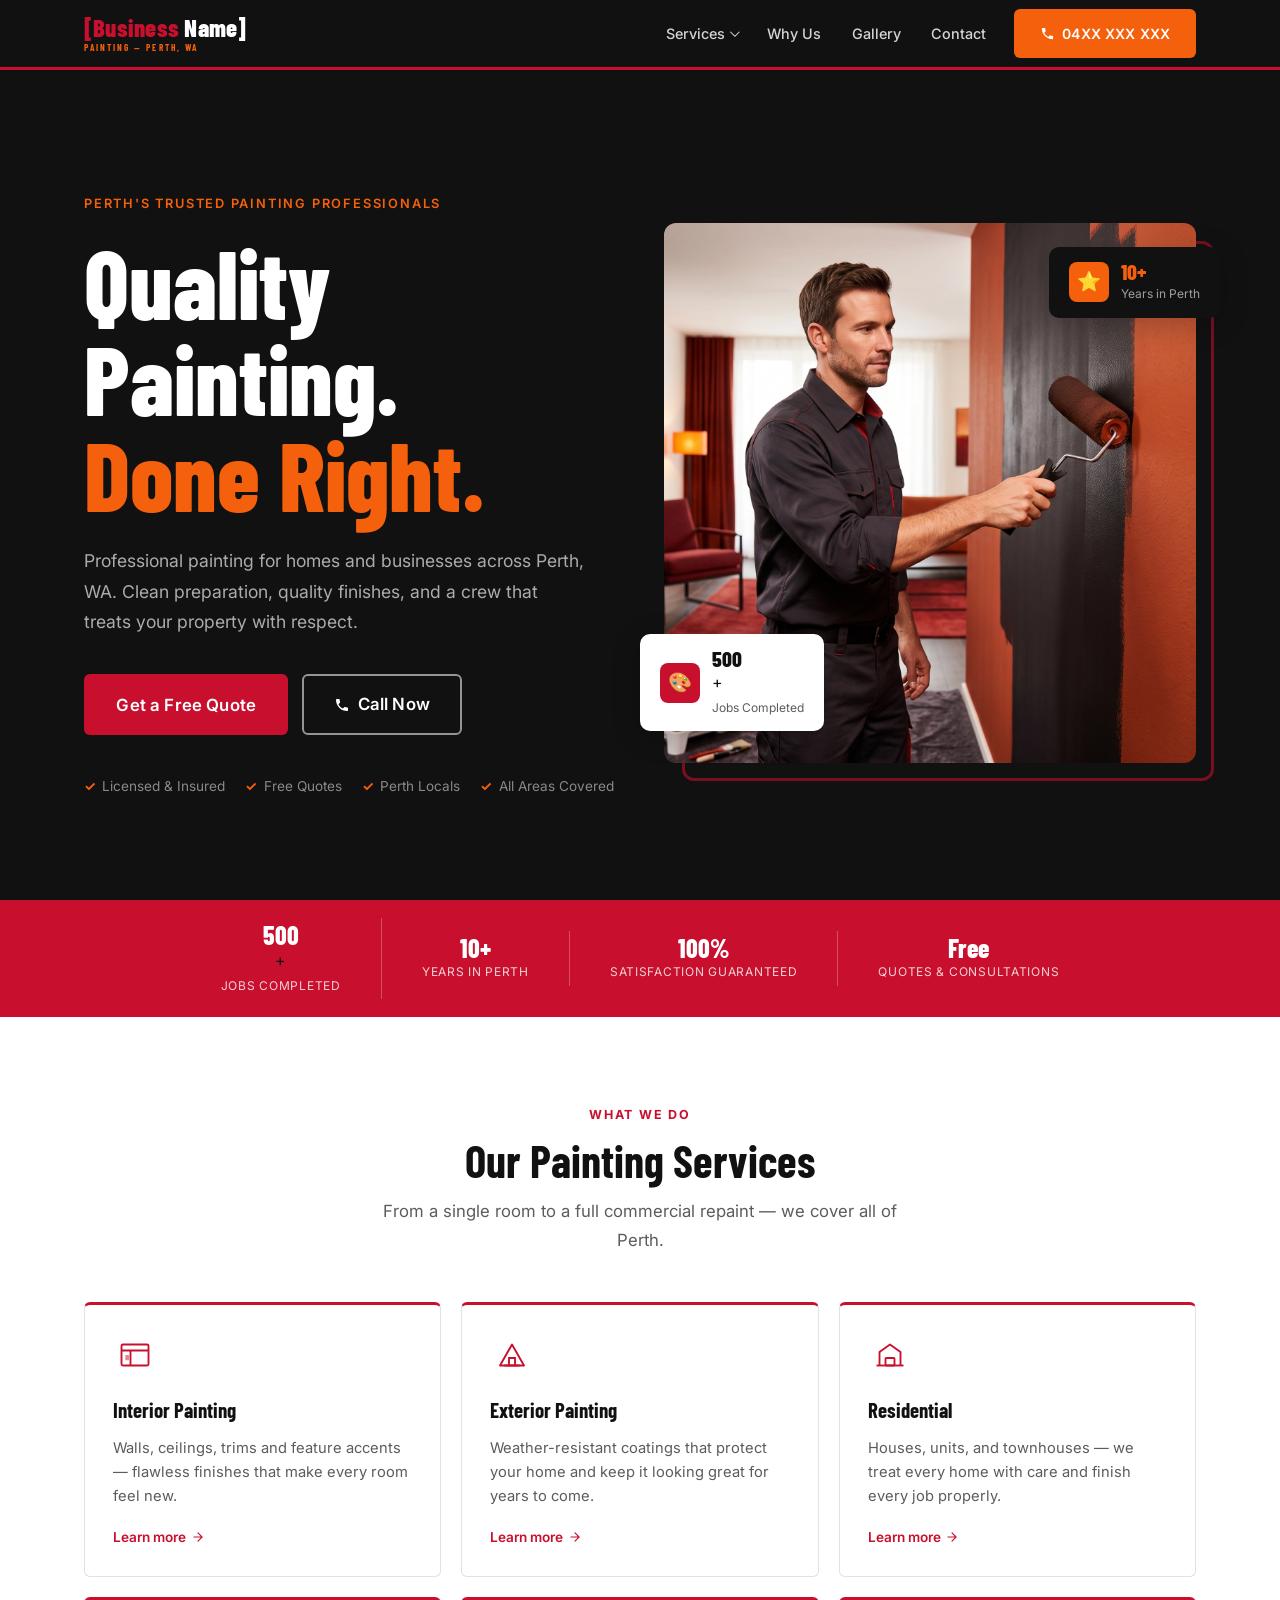
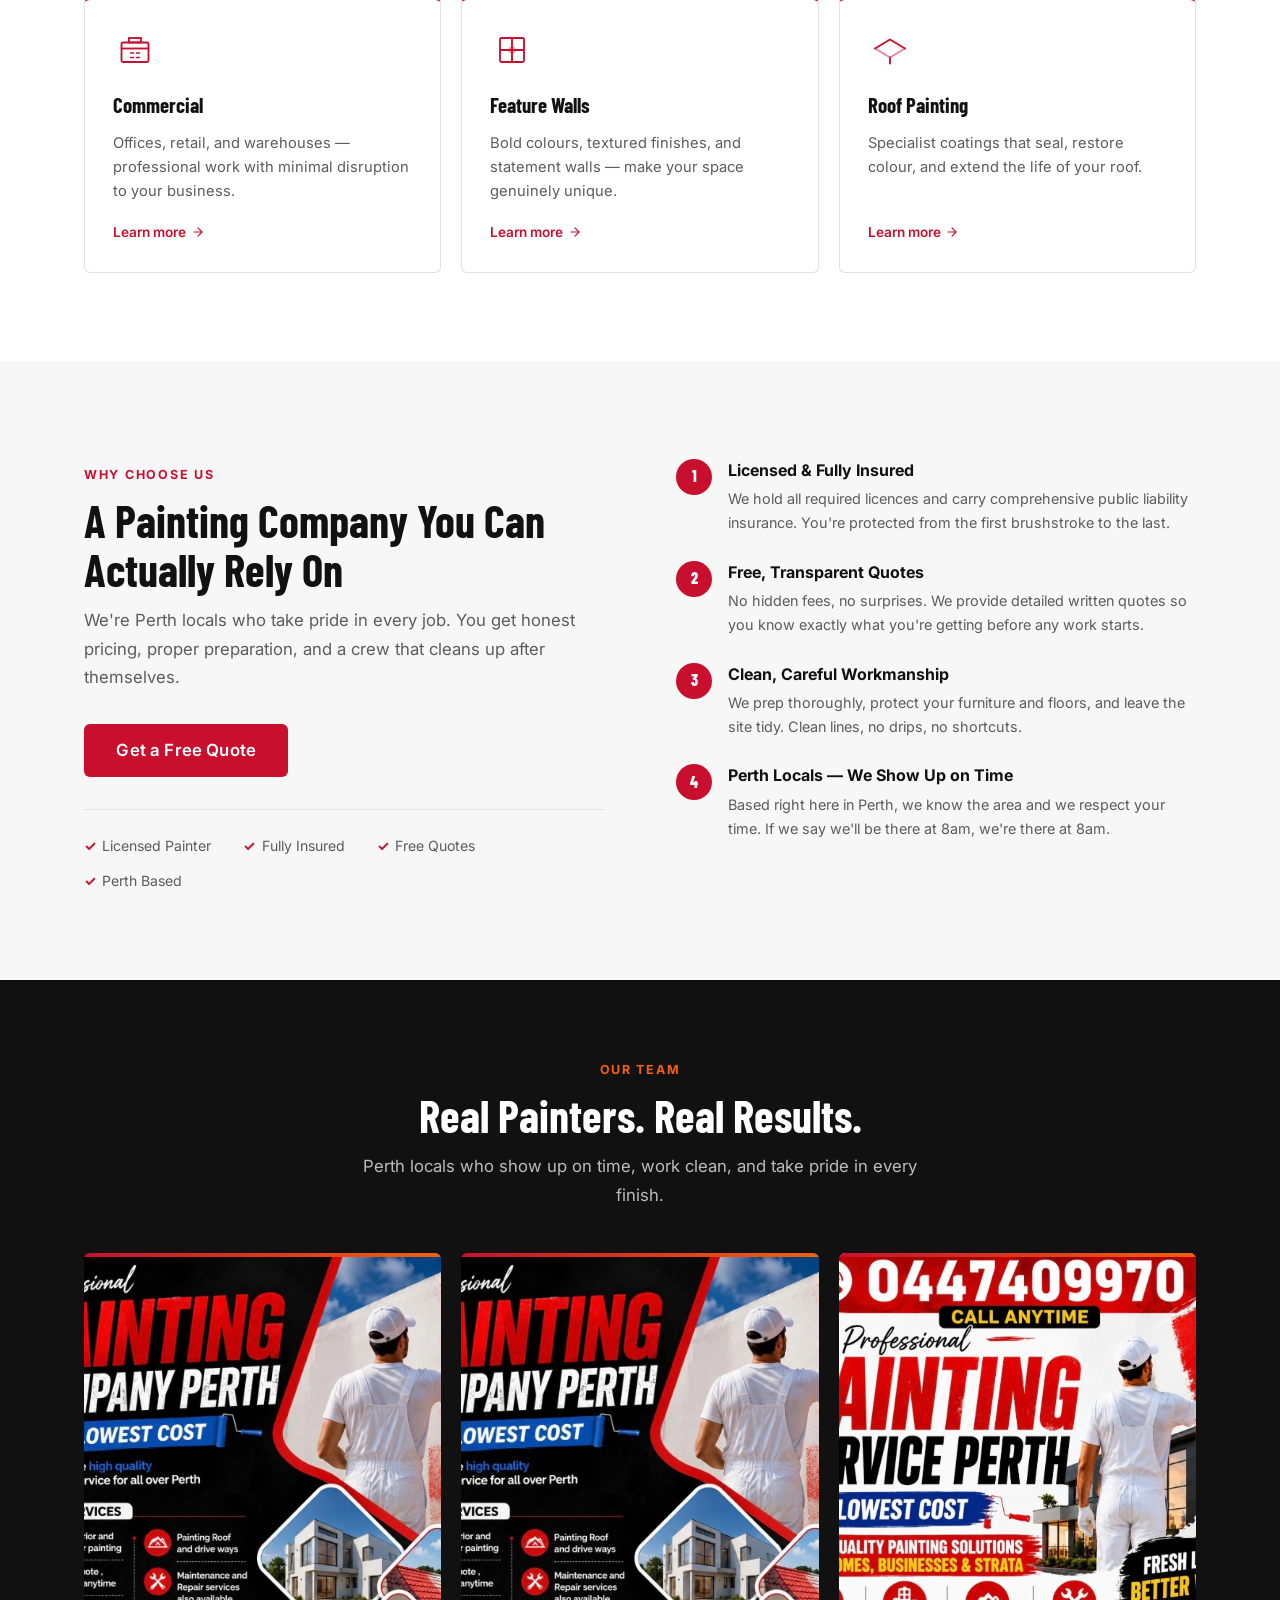
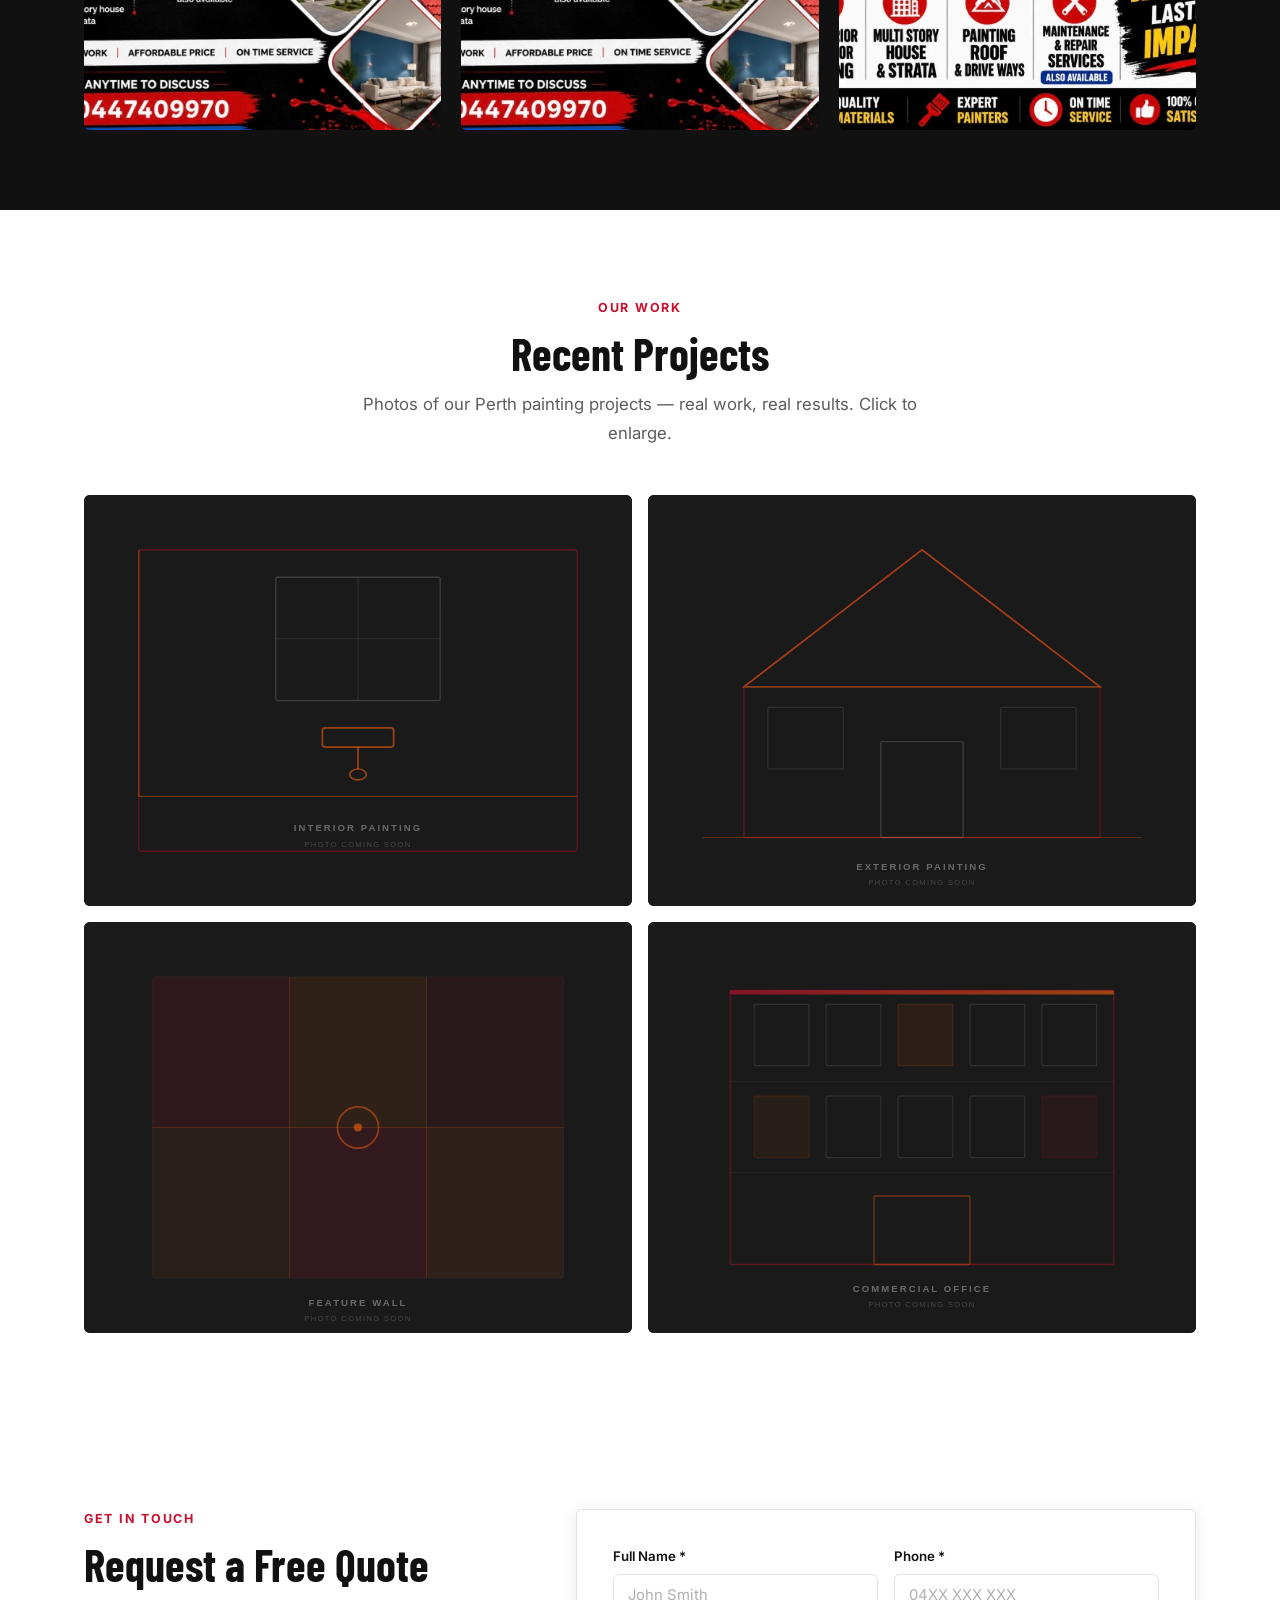
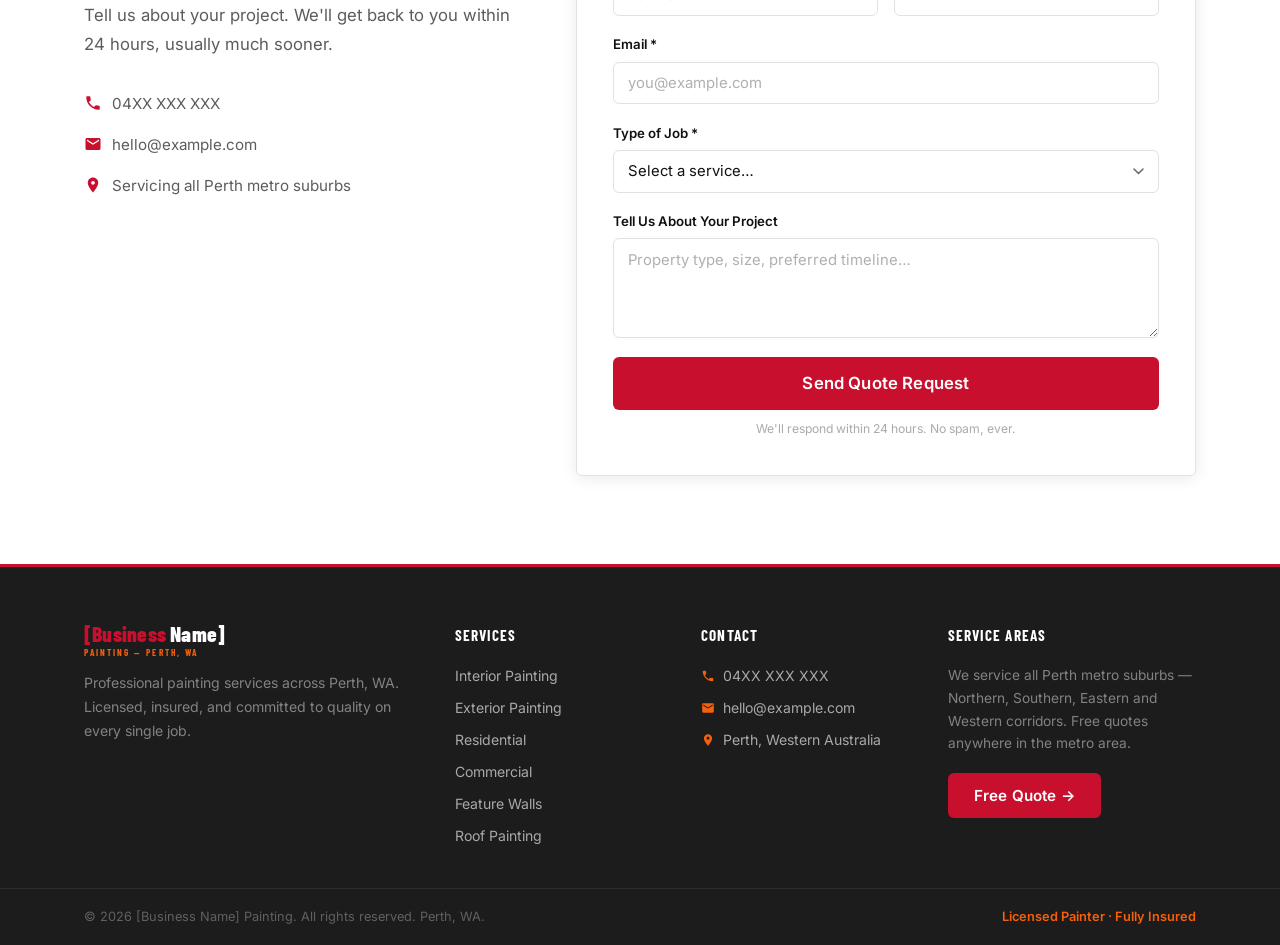
==== commit 849c78f8: "website" ====
--- a/index.html
+++ b/index.html
@@ -83,7 +83,7 @@
       <!-- Right: painter image -->
       <div class="hero__visual">
         <img
-          src="images/painter-hero.webp"
+          src="images/Gemini_Generated_Image_66vle066vle066vl.webp"
           alt="Professional painter holding paint brush — Perth"
           class="hero__painter"
           onerror="this.closest('.hero__visual').style.display='none'"
@@ -265,9 +265,9 @@
         </p>
       </div>
       <div class="painters-grid">
-        <div class="painter-card reveal" data-lightbox="images/painter-1.webp" data-caption="Our team at work — Perth">
+        <div class="painter-card reveal" data-lightbox="images/WhatsApp%20Image%202026-06-27%20at%207.12.44%20PM.webp" data-caption="Our team at work — Perth">
           <img
-            src="images/painter-1.webp"
+            src="images/WhatsApp%20Image%202026-06-27%20at%207.12.44%20PM.webp"
             alt="Professional painter Perth — holding paint brush"
             onerror="this.closest('.painter-card').style.background='#222'; this.style.display='none';"
           />
@@ -275,9 +275,9 @@
             <span class="painter-card__label">Quality Workmanship</span>
           </div>
         </div>
-        <div class="painter-card reveal reveal-delay-1" data-lightbox="images/painter-2.webp" data-caption="Precision painting — Perth homes">
+        <div class="painter-card reveal reveal-delay-1" data-lightbox="images/WhatsApp%20Image%202026-06-27%20at%207.12.44%20PM%20%281%29.webp" data-caption="Precision painting — Perth homes">
           <img
-            src="images/painter-2.webp"
+            src="images/WhatsApp%20Image%202026-06-27%20at%207.12.44%20PM%20%281%29.webp"
             alt="Painter with paint roller — professional Perth painter"
             onerror="this.closest('.painter-card').style.background='#222'; this.style.display='none';"
           />
@@ -285,9 +285,9 @@
             <span class="painter-card__label">Every Detail Counts</span>
           </div>
         </div>
-        <div class="painter-card reveal reveal-delay-2" data-lightbox="images/painter-3.webp" data-caption="Professional painting team — Perth WA">
+        <div class="painter-card reveal reveal-delay-2" data-lightbox="images/WhatsApp%20Image%202026-06-27%20at%207.12.44%20PM%20%281%29%20%281%29.webp" data-caption="Professional painting team — Perth WA">
           <img
-            src="images/painter-3.webp"
+            src="images/WhatsApp%20Image%202026-06-27%20at%207.12.44%20PM%20%281%29%20%281%29.webp"
             alt="Professional painter — red and orange brand colours"
             onerror="this.closest('.painter-card').style.background='#222'; this.style.display='none';"
           />
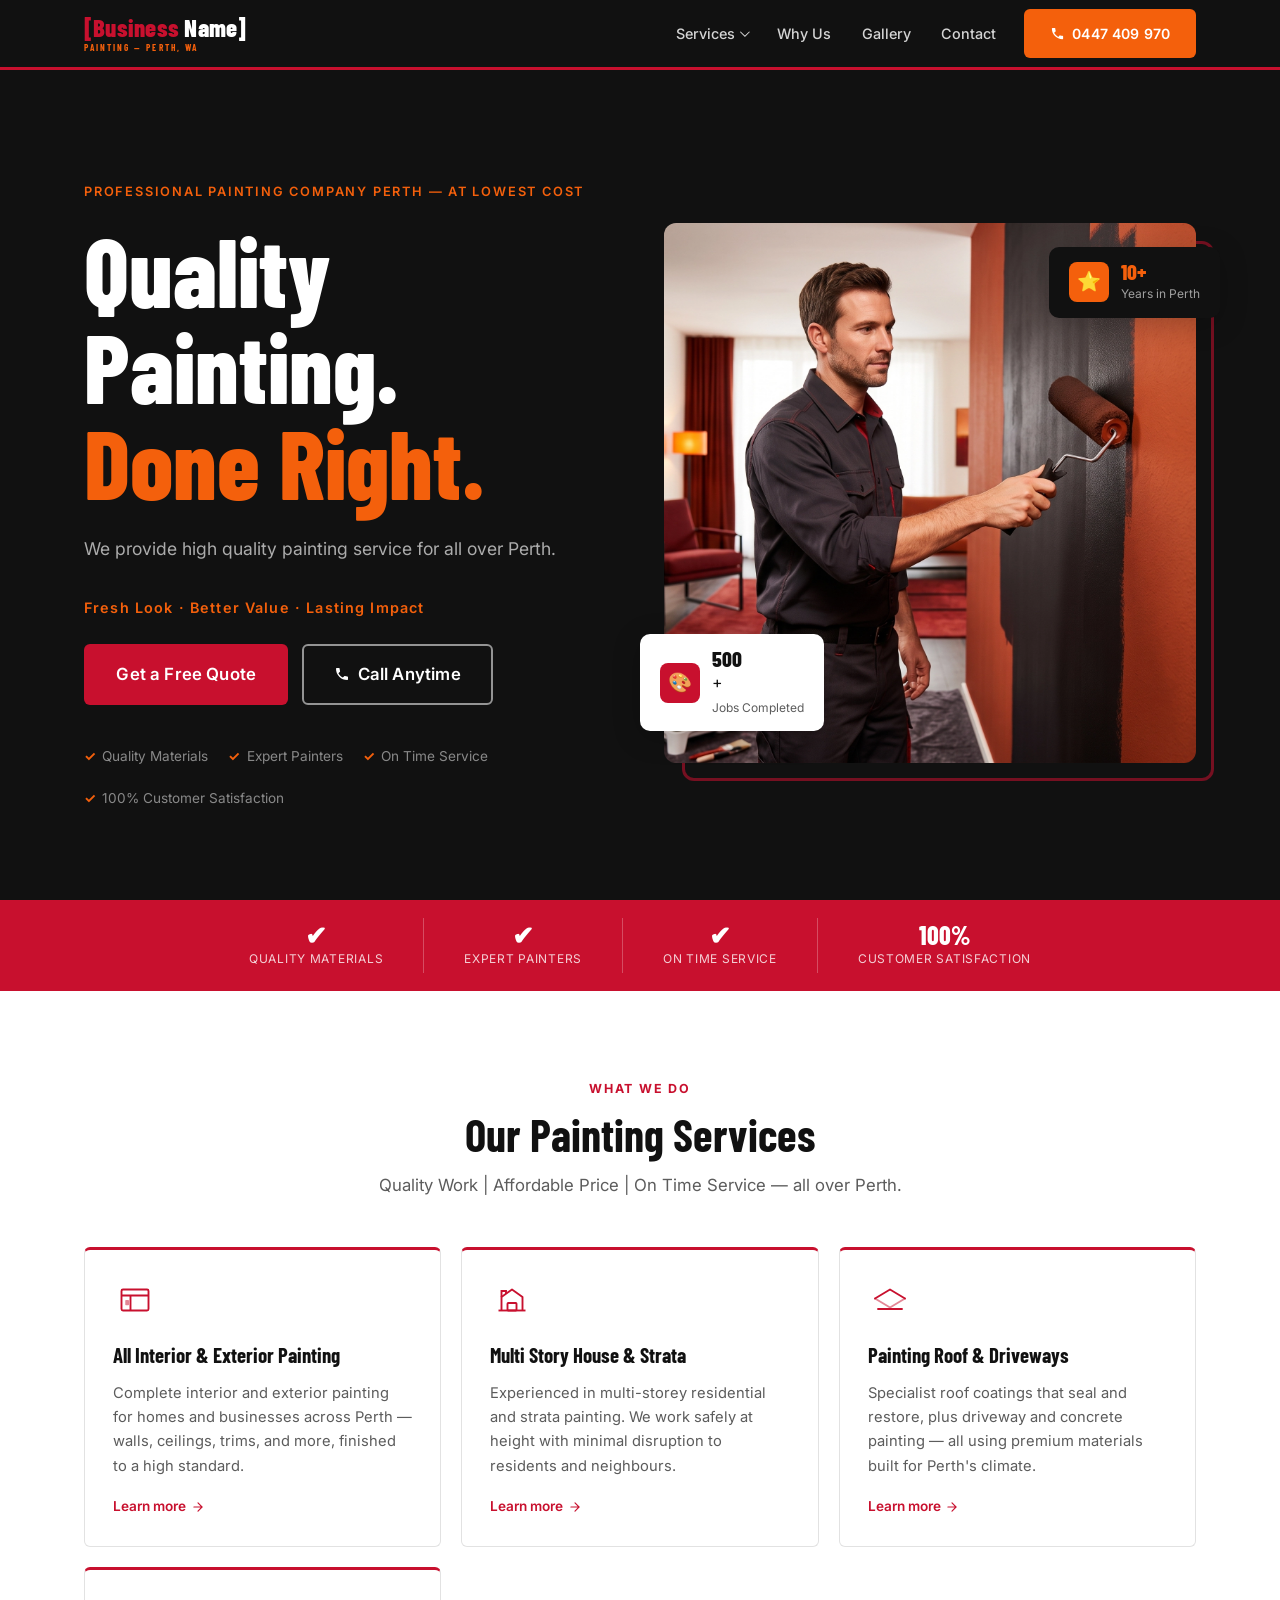
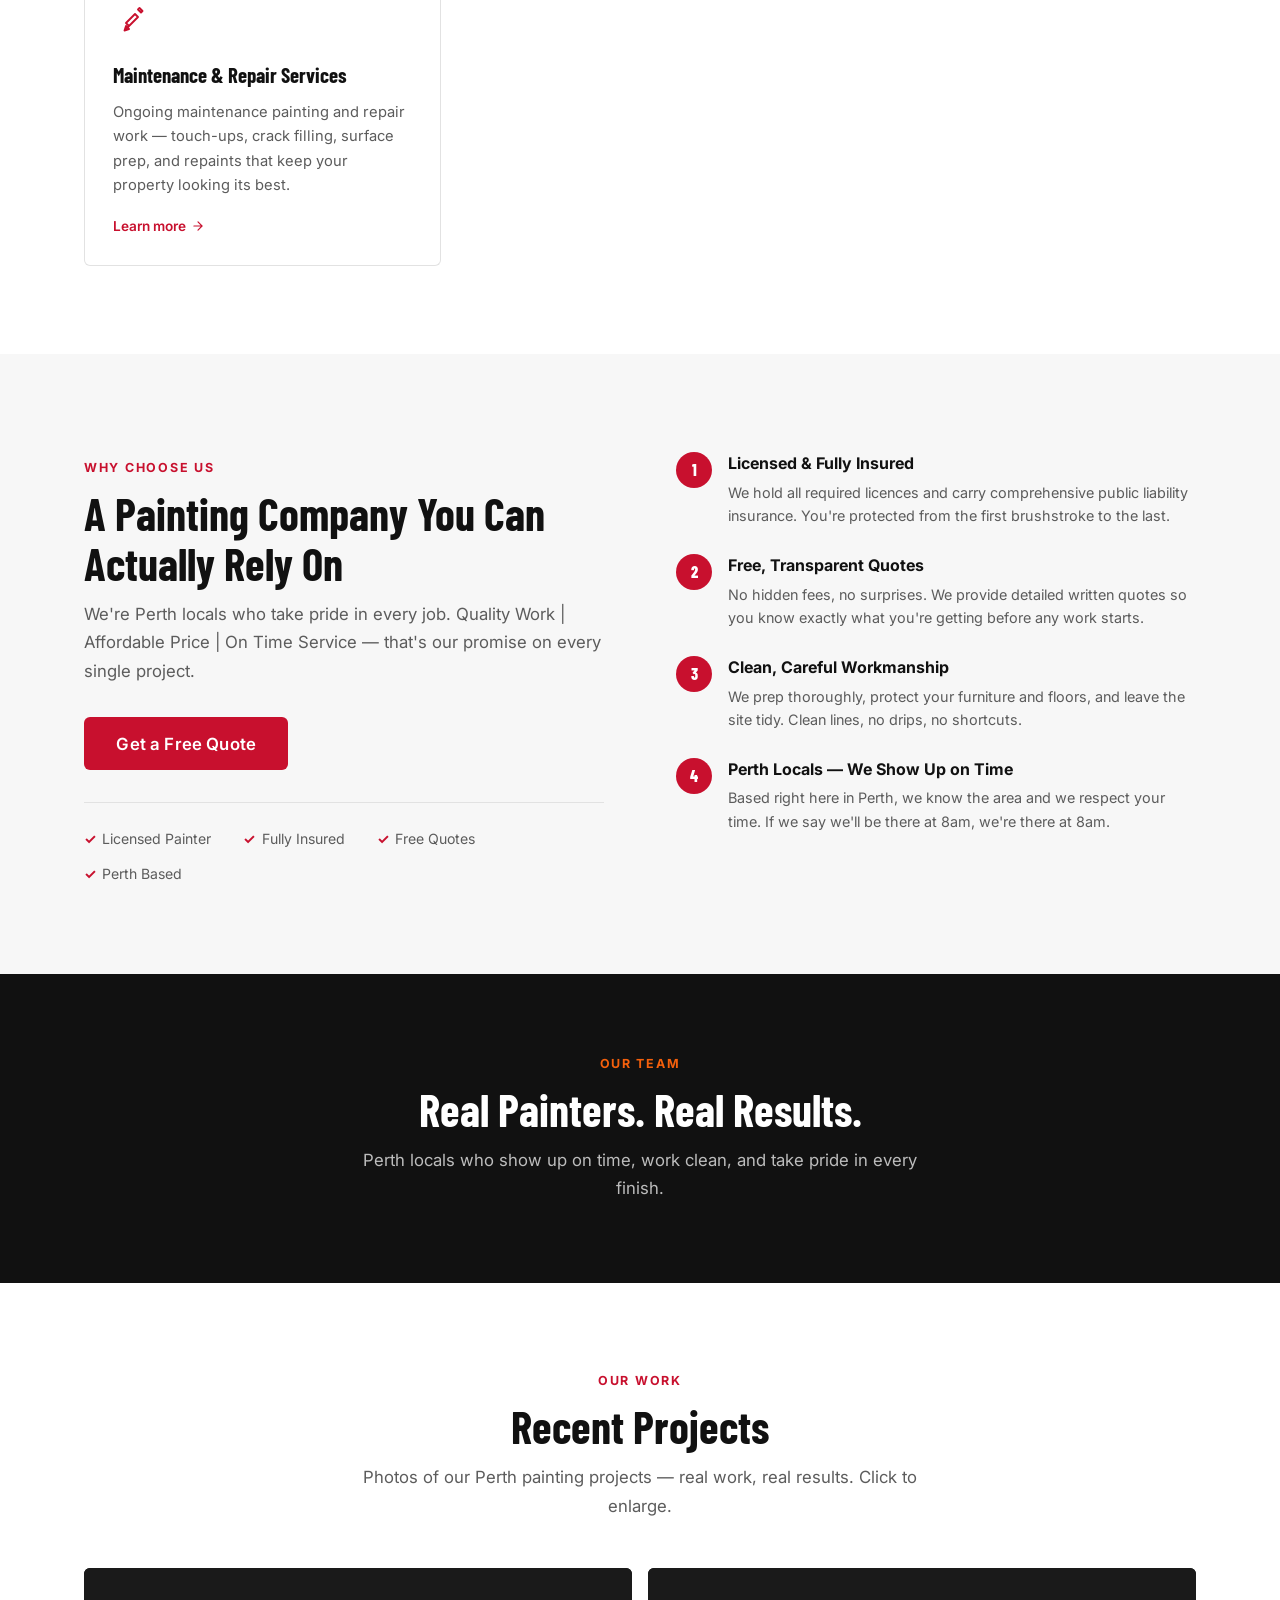
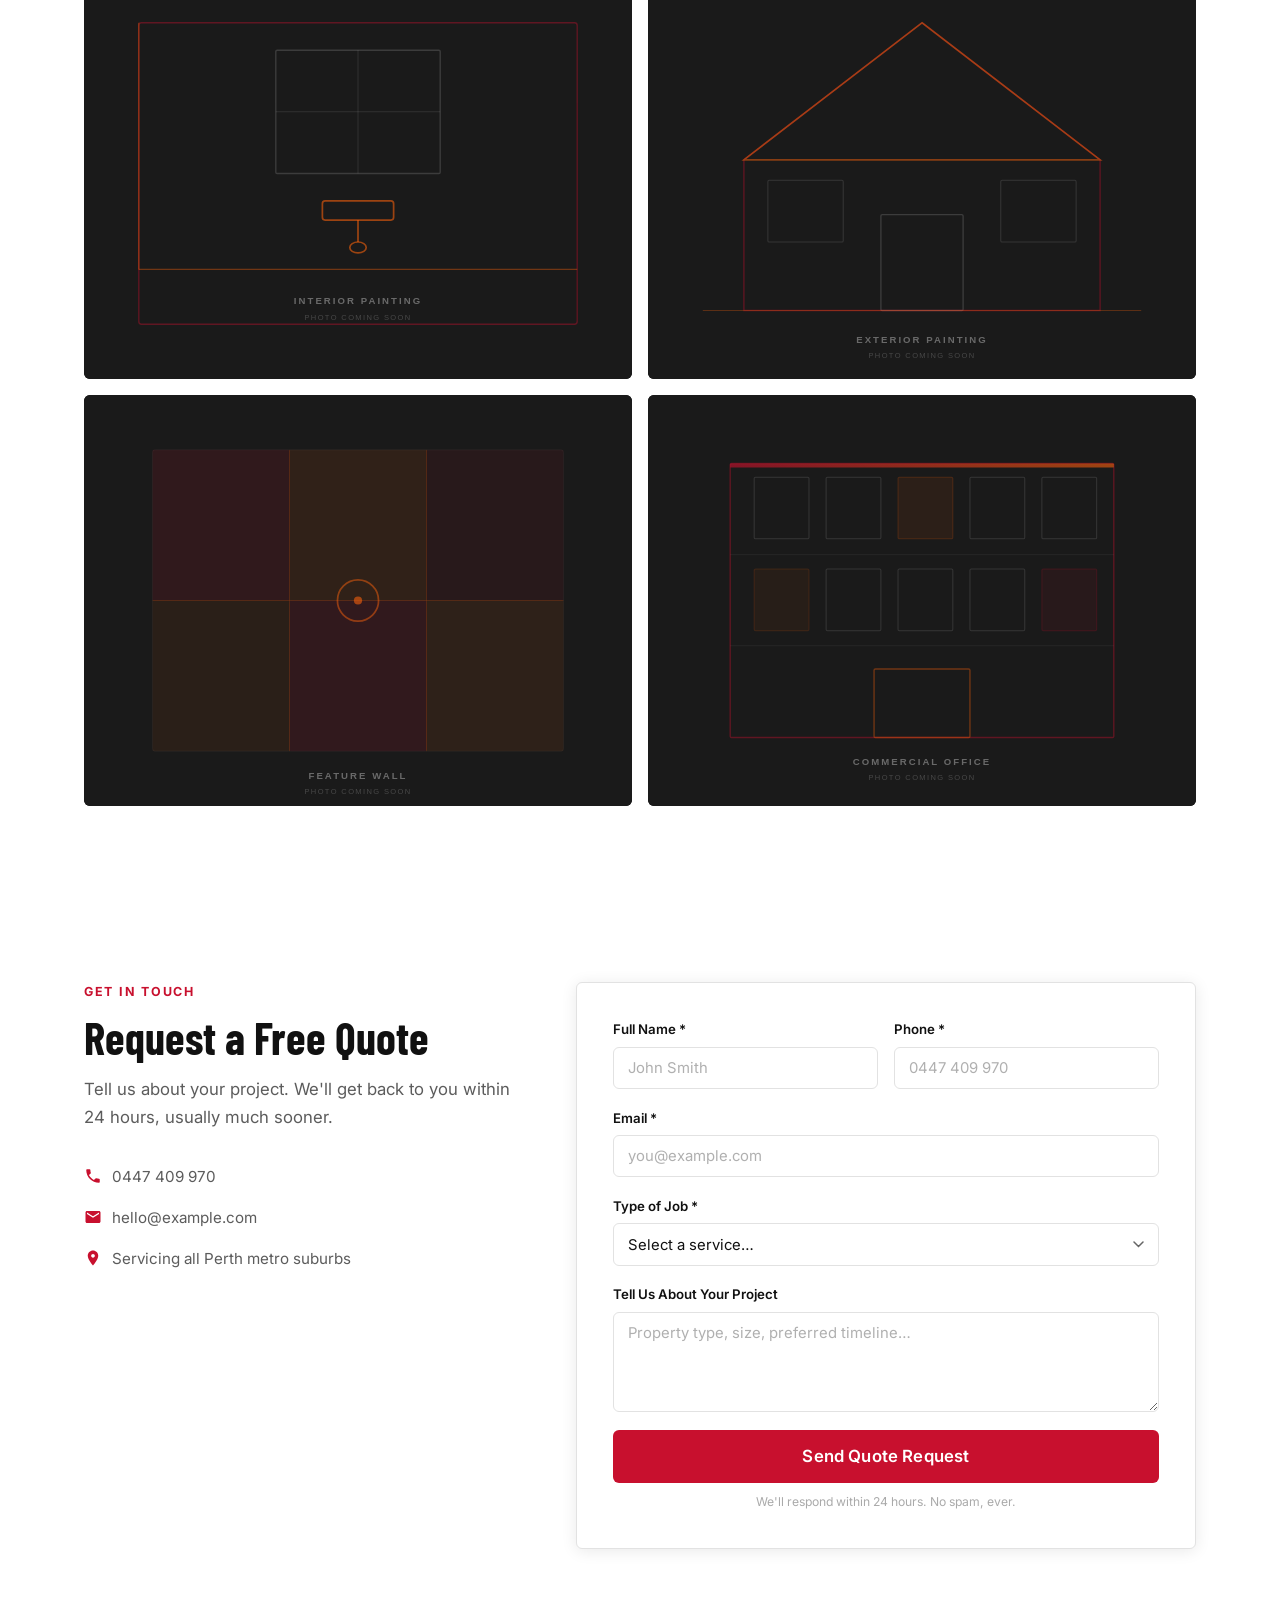
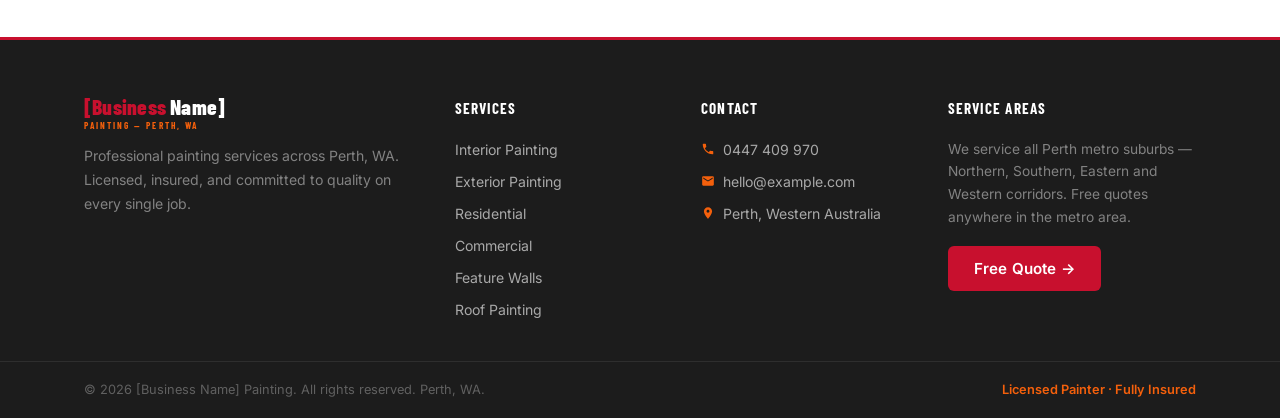
==== commit bb714b29: "website" ====
--- a/index.html
+++ b/index.html
@@ -3,8 +3,8 @@
 <head>
   <meta charset="UTF-8" />
   <meta name="viewport" content="width=device-width, initial-scale=1.0" />
-  <title>[Business Name] Painting | Professional Painters Perth, WA</title>
-  <meta name="description" content="Professional painting services across Perth, WA. Interior, exterior, residential, commercial, feature walls and roof painting. Licensed & insured. Free quotes." />
+  <title>Professional Painting Company Perth — At Lowest Cost</title>
+  <meta name="description" content="Professional painting company Perth at lowest cost. We provide high quality painting service for all over Perth — interior, exterior, roof, driveways and more. Free quotes." />
   <link rel="stylesheet" href="style.css" />
   <link rel="preconnect" href="https://fonts.googleapis.com" />
   <link rel="preconnect" href="https://fonts.gstatic.com" crossorigin />
@@ -40,9 +40,9 @@
         <li class="nav__item"><a href="#gallery" class="nav__link">Gallery</a></li>
         <li class="nav__item"><a href="#contact" class="nav__link">Contact</a></li>
         <li class="nav__item">
-          <a href="tel:04XXXXXXXX" class="btn btn--orange nav__phone">
+          <a href="tel:0447409970" class="btn btn--orange nav__phone">
             <svg width="15" height="15" viewBox="0 0 24 24" fill="currentColor"><path d="M6.6 10.8c1.4 2.8 3.8 5.1 6.6 6.6l2.2-2.2c.3-.3.7-.4 1-.2 1.1.4 2.3.6 3.6.6.6 0 1 .4 1 1V20c0 .6-.4 1-1 1-9.4 0-17-7.6-17-17 0-.6.4-1 1-1h3.5c.6 0 1 .4 1 1 0 1.3.2 2.5.6 3.6.1.3 0 .7-.2 1L6.6 10.8z"/></svg>
-            04XX XXX XXX
+            0447 409 970
           </a>
         </li>
       </ul>
@@ -55,28 +55,27 @@
 
       <!-- Left: text -->
       <div class="hero__content">
-        <span class="hero__kicker">Perth's Trusted Painting Professionals</span>
+        <span class="hero__kicker">Professional Painting Company Perth — At Lowest Cost</span>
         <h1 class="hero__title">
           Quality Painting.<br>
           <span>Done Right.</span>
         </h1>
         <p class="hero__desc">
-          Professional painting for homes and businesses across Perth, WA.
-          Clean preparation, quality finishes, and a crew that treats your
-          property with respect.
+          We provide high quality painting service for all over Perth.
         </p>
+        <p class="hero__tagline">Fresh Look &middot; Better Value &middot; Lasting Impact</p>
         <div class="hero__ctas">
           <button class="btn btn--red btn--lg js-open-modal">Get a Free Quote</button>
-          <a href="tel:04XXXXXXXX" class="btn btn--outline-white btn--lg">
+          <a href="tel:0447409970" class="btn btn--outline-white btn--lg">
             <svg width="16" height="16" viewBox="0 0 24 24" fill="currentColor"><path d="M6.6 10.8c1.4 2.8 3.8 5.1 6.6 6.6l2.2-2.2c.3-.3.7-.4 1-.2 1.1.4 2.3.6 3.6.6.6 0 1 .4 1 1V20c0 .6-.4 1-1 1-9.4 0-17-7.6-17-17 0-.6.4-1 1-1h3.5c.6 0 1 .4 1 1 0 1.3.2 2.5.6 3.6.1.3 0 .7-.2 1L6.6 10.8z"/></svg>
-            Call Now
+            Call Anytime
           </a>
         </div>
         <div class="hero__badges">
-          <span class="hero__badge">Licensed &amp; Insured</span>
-          <span class="hero__badge">Free Quotes</span>
-          <span class="hero__badge">Perth Locals</span>
-          <span class="hero__badge">All Areas Covered</span>
+          <span class="hero__badge">Quality Materials</span>
+          <span class="hero__badge">Expert Painters</span>
+          <span class="hero__badge">On Time Service</span>
+          <span class="hero__badge">100% Customer Satisfaction</span>
         </div>
       </div>
 
@@ -113,20 +112,20 @@
   <div class="stats-bar">
     <div class="stats-bar__inner">
       <div class="stat">
-        <span class="stat__num js-counter" data-target="500">500</span>+
-        <span class="stat__label">Jobs Completed</span>
+        <span class="stat__num">✔</span>
+        <span class="stat__label">Quality Materials</span>
       </div>
       <div class="stat">
-        <span class="stat__num">10+</span>
-        <span class="stat__label">Years in Perth</span>
+        <span class="stat__num">✔</span>
+        <span class="stat__label">Expert Painters</span>
+      </div>
+      <div class="stat">
+        <span class="stat__num">✔</span>
+        <span class="stat__label">On Time Service</span>
       </div>
       <div class="stat">
         <span class="stat__num">100%</span>
-        <span class="stat__label">Satisfaction Guaranteed</span>
-      </div>
-      <div class="stat">
-        <span class="stat__num">Free</span>
-        <span class="stat__label">Quotes &amp; Consultations</span>
+        <span class="stat__label">Customer Satisfaction</span>
       </div>
     </div>
   </div>
@@ -137,7 +136,7 @@
       <div class="section-header text-center">
         <span class="section-eyebrow">What We Do</span>
         <h2 class="section-title">Our Painting Services</h2>
-        <p class="section-lead">From a single room to a full commercial repaint — we cover all of Perth.</p>
+        <p class="section-lead">Quality Work | Affordable Price | On Time Service — all over Perth.</p>
       </div>
 
       <div class="services__grid">
@@ -146,54 +145,36 @@
           <div class="service-card__icon">
             <svg viewBox="0 0 48 48" fill="none"><rect x="6" y="10" width="36" height="28" rx="2" stroke="currentColor" stroke-width="2.5"/><path d="M6 18h36M18 18v20" stroke="currentColor" stroke-width="2.5"/><rect x="11" y="24" width="5" height="7" rx="1" fill="currentColor" opacity="0.5"/></svg>
           </div>
-          <h3>Interior Painting</h3>
-          <p>Walls, ceilings, trims and feature accents — flawless finishes that make every room feel new.</p>
+          <h3>All Interior &amp; Exterior Painting</h3>
+          <p>Complete interior and exterior painting for homes and businesses across Perth — walls, ceilings, trims, and more, finished to a high standard.</p>
           <a href="interior-painting.html" class="service-card__link">Learn more <svg viewBox="0 0 24 24" fill="none" stroke="currentColor" stroke-width="2" stroke-linecap="round"><path d="M5 12h14M12 5l7 7-7 7"/></svg></a>
         </div>
 
         <div class="service-card reveal reveal-delay-1">
           <div class="service-card__icon">
-            <svg viewBox="0 0 48 48" fill="none"><path d="M8 38L24 10l16 28H8z" stroke="currentColor" stroke-width="2.5" stroke-linejoin="round"/><path d="M14 38h20M20 38v-10h8v10" stroke="currentColor" stroke-width="2.5"/></svg>
-          </div>
-          <h3>Exterior Painting</h3>
-          <p>Weather-resistant coatings that protect your home and keep it looking great for years to come.</p>
-          <a href="exterior-painting.html" class="service-card__link">Learn more <svg viewBox="0 0 24 24" fill="none" stroke="currentColor" stroke-width="2" stroke-linecap="round"><path d="M5 12h14M12 5l7 7-7 7"/></svg></a>
+            <svg viewBox="0 0 48 48" fill="none"><path d="M10 38V20L24 10l14 10v18" stroke="currentColor" stroke-width="2.5" stroke-linejoin="round"/><rect x="18" y="28" width="12" height="10" rx="1" stroke="currentColor" stroke-width="2.5"/><path d="M6 38h36" stroke="currentColor" stroke-width="2.5"/><path d="M10 20v-8h6v4" stroke="currentColor" stroke-width="2.5"/></svg>
+          </div>
+          <h3>Multi Story House &amp; Strata</h3>
+          <p>Experienced in multi-storey residential and strata painting. We work safely at height with minimal disruption to residents and neighbours.</p>
+          <a href="residential.html" class="service-card__link">Learn more <svg viewBox="0 0 24 24" fill="none" stroke="currentColor" stroke-width="2" stroke-linecap="round"><path d="M5 12h14M12 5l7 7-7 7"/></svg></a>
         </div>
 
         <div class="service-card reveal reveal-delay-2">
           <div class="service-card__icon">
-            <svg viewBox="0 0 48 48" fill="none"><path d="M10 38V20L24 10l14 10v18" stroke="currentColor" stroke-width="2.5" stroke-linejoin="round"/><rect x="18" y="28" width="12" height="10" rx="1" stroke="currentColor" stroke-width="2.5"/><path d="M6 38h36" stroke="currentColor" stroke-width="2.5"/></svg>
-          </div>
-          <h3>Residential</h3>
-          <p>Houses, units, and townhouses — we treat every home with care and finish every job properly.</p>
-          <a href="residential.html" class="service-card__link">Learn more <svg viewBox="0 0 24 24" fill="none" stroke="currentColor" stroke-width="2" stroke-linecap="round"><path d="M5 12h14M12 5l7 7-7 7"/></svg></a>
-        </div>
-
-        <div class="service-card reveal">
+            <svg viewBox="0 0 48 48" fill="none"><path d="M4 22L24 10l20 12" stroke="currentColor" stroke-width="2.5" stroke-linecap="round" stroke-linejoin="round"/><path d="M4 22l20 12 20-12" stroke="currentColor" stroke-width="2.5" stroke-linecap="round" stroke-linejoin="round" opacity="0.5"/><path d="M8 36h32" stroke="currentColor" stroke-width="2.5" stroke-linecap="round"/></svg>
+          </div>
+          <h3>Painting Roof &amp; Driveways</h3>
+          <p>Specialist roof coatings that seal and restore, plus driveway and concrete painting — all using premium materials built for Perth's climate.</p>
+          <a href="roof-painting.html" class="service-card__link">Learn more <svg viewBox="0 0 24 24" fill="none" stroke="currentColor" stroke-width="2" stroke-linecap="round"><path d="M5 12h14M12 5l7 7-7 7"/></svg></a>
+        </div>
+
+        <div class="service-card reveal reveal-delay-3">
           <div class="service-card__icon">
-            <svg viewBox="0 0 48 48" fill="none"><rect x="6" y="14" width="36" height="26" rx="2" stroke="currentColor" stroke-width="2.5"/><path d="M6 22h36" stroke="currentColor" stroke-width="2.5"/><rect x="16" y="8" width="16" height="6" stroke="currentColor" stroke-width="2.5"/><path d="M18 28h4M26 28h4M18 34h4M26 34h4" stroke="currentColor" stroke-width="2" stroke-linecap="round"/></svg>
-          </div>
-          <h3>Commercial</h3>
-          <p>Offices, retail, and warehouses — professional work with minimal disruption to your business.</p>
+            <svg viewBox="0 0 48 48" fill="none"><path d="M12 36l4-4m0 0l12-12-4-4L12 28l4 4z" stroke="currentColor" stroke-width="2.5" stroke-linejoin="round"/><path d="M30 8l4 4-2 2-4-4 2-2z" stroke="currentColor" stroke-width="2.5" stroke-linejoin="round"/><path d="M10 38l2-6 4 4-6 2z" stroke="currentColor" stroke-width="2.5" stroke-linejoin="round"/></svg>
+          </div>
+          <h3>Maintenance &amp; Repair Services</h3>
+          <p>Ongoing maintenance painting and repair work — touch-ups, crack filling, surface prep, and repaints that keep your property looking its best.</p>
           <a href="commercial.html" class="service-card__link">Learn more <svg viewBox="0 0 24 24" fill="none" stroke="currentColor" stroke-width="2" stroke-linecap="round"><path d="M5 12h14M12 5l7 7-7 7"/></svg></a>
-        </div>
-
-        <div class="service-card reveal reveal-delay-1">
-          <div class="service-card__icon">
-            <svg viewBox="0 0 48 48" fill="none"><rect x="8" y="8" width="32" height="32" rx="2" stroke="currentColor" stroke-width="2.5"/><path d="M8 24h32M24 8v32" stroke="currentColor" stroke-width="2.5"/><circle cx="24" cy="24" r="5" fill="currentColor" opacity="0.35"/></svg>
-          </div>
-          <h3>Feature Walls</h3>
-          <p>Bold colours, textured finishes, and statement walls — make your space genuinely unique.</p>
-          <a href="feature-walls.html" class="service-card__link">Learn more <svg viewBox="0 0 24 24" fill="none" stroke="currentColor" stroke-width="2" stroke-linecap="round"><path d="M5 12h14M12 5l7 7-7 7"/></svg></a>
-        </div>
-
-        <div class="service-card reveal reveal-delay-2">
-          <div class="service-card__icon">
-            <svg viewBox="0 0 48 48" fill="none"><path d="M4 22L24 10l20 12" stroke="currentColor" stroke-width="2.5" stroke-linecap="round" stroke-linejoin="round"/><path d="M4 22l20 12 20-12" stroke="currentColor" stroke-width="2.5" stroke-linecap="round" stroke-linejoin="round" opacity="0.5"/><path d="M24 34v8" stroke="currentColor" stroke-width="2.5" stroke-linecap="round"/></svg>
-          </div>
-          <h3>Roof Painting</h3>
-          <p>Specialist coatings that seal, restore colour, and extend the life of your roof.</p>
-          <a href="roof-painting.html" class="service-card__link">Learn more <svg viewBox="0 0 24 24" fill="none" stroke="currentColor" stroke-width="2" stroke-linecap="round"><path d="M5 12h14M12 5l7 7-7 7"/></svg></a>
         </div>
 
       </div>
@@ -208,8 +189,7 @@
         <span class="section-eyebrow">Why Choose Us</span>
         <h2 class="section-title">A Painting Company You Can Actually Rely On</h2>
         <p class="section-lead">
-          We're Perth locals who take pride in every job. You get honest pricing,
-          proper preparation, and a crew that cleans up after themselves.
+          We're Perth locals who take pride in every job. Quality Work | Affordable Price | On Time Service — that's our promise on every single project.
         </p>
         <button class="btn btn--red btn--lg js-open-modal">Get a Free Quote</button>
         <div class="why-us__trust">
@@ -254,7 +234,7 @@
     </div>
   </section>
 
-  <!-- ── PAINTERS PHOTO SECTION ── -->
+  <!-- ── OUR TEAM ── -->
   <section class="painters-section" id="our-team">
     <div class="container">
       <div class="text-center">
@@ -264,38 +244,6 @@
           Perth locals who show up on time, work clean, and take pride in every finish.
         </p>
       </div>
-      <div class="painters-grid">
-        <div class="painter-card reveal" data-lightbox="images/WhatsApp%20Image%202026-06-27%20at%207.12.44%20PM.webp" data-caption="Our team at work — Perth">
-          <img
-            src="images/WhatsApp%20Image%202026-06-27%20at%207.12.44%20PM.webp"
-            alt="Professional painter Perth — holding paint brush"
-            onerror="this.closest('.painter-card').style.background='#222'; this.style.display='none';"
-          />
-          <div class="painter-card__overlay">
-            <span class="painter-card__label">Quality Workmanship</span>
-          </div>
-        </div>
-        <div class="painter-card reveal reveal-delay-1" data-lightbox="images/WhatsApp%20Image%202026-06-27%20at%207.12.44%20PM%20%281%29.webp" data-caption="Precision painting — Perth homes">
-          <img
-            src="images/WhatsApp%20Image%202026-06-27%20at%207.12.44%20PM%20%281%29.webp"
-            alt="Painter with paint roller — professional Perth painter"
-            onerror="this.closest('.painter-card').style.background='#222'; this.style.display='none';"
-          />
-          <div class="painter-card__overlay">
-            <span class="painter-card__label">Every Detail Counts</span>
-          </div>
-        </div>
-        <div class="painter-card reveal reveal-delay-2" data-lightbox="images/WhatsApp%20Image%202026-06-27%20at%207.12.44%20PM%20%281%29%20%281%29.webp" data-caption="Professional painting team — Perth WA">
-          <img
-            src="images/WhatsApp%20Image%202026-06-27%20at%207.12.44%20PM%20%281%29%20%281%29.webp"
-            alt="Professional painter — red and orange brand colours"
-            onerror="this.closest('.painter-card').style.background='#222'; this.style.display='none';"
-          />
-          <div class="painter-card__overlay">
-            <span class="painter-card__label">Perth's Best Painters</span>
-          </div>
-        </div>
-      </div>
     </div>
   </section>
 
@@ -337,7 +285,7 @@
         <ul class="contact__details">
           <li>
             <svg width="18" height="18" viewBox="0 0 24 24" fill="currentColor"><path d="M6.6 10.8c1.4 2.8 3.8 5.1 6.6 6.6l2.2-2.2c.3-.3.7-.4 1-.2 1.1.4 2.3.6 3.6.6.6 0 1 .4 1 1V20c0 .6-.4 1-1 1-9.4 0-17-7.6-17-17 0-.6.4-1 1-1h3.5c.6 0 1 .4 1 1 0 1.3.2 2.5.6 3.6.1.3 0 .7-.2 1L6.6 10.8z"/></svg>
-            <a href="tel:04XXXXXXXX">04XX XXX XXX</a>
+            <a href="tel:0447409970">0447 409 970</a>
           </li>
           <li>
             <svg width="18" height="18" viewBox="0 0 24 24" fill="currentColor"><path d="M20 4H4c-1.1 0-2 .9-2 2v12c0 1.1.9 2 2 2h16c1.1 0 2-.9 2-2V6c0-1.1-.9-2-2-2zm0 4l-8 5-8-5V6l8 5 8-5v2z"/></svg>
@@ -358,7 +306,7 @@
           </div>
           <div class="form-group">
             <label for="phone">Phone *</label>
-            <input type="tel" id="phone" name="phone" placeholder="04XX XXX XXX" required />
+            <input type="tel" id="phone" name="phone" placeholder="0447 409 970" required />
           </div>
         </div>
         <div class="form-group">
@@ -415,7 +363,7 @@
         <ul>
           <li>
             <svg width="14" height="14" viewBox="0 0 24 24" fill="currentColor"><path d="M6.6 10.8c1.4 2.8 3.8 5.1 6.6 6.6l2.2-2.2c.3-.3.7-.4 1-.2 1.1.4 2.3.6 3.6.6.6 0 1 .4 1 1V20c0 .6-.4 1-1 1-9.4 0-17-7.6-17-17 0-.6.4-1 1-1h3.5c.6 0 1 .4 1 1 0 1.3.2 2.5.6 3.6.1.3 0 .7-.2 1L6.6 10.8z"/></svg>
-            <a href="tel:04XXXXXXXX">04XX XXX XXX</a>
+            <a href="tel:0447409970">0447 409 970</a>
           </li>
           <li>
             <svg width="14" height="14" viewBox="0 0 24 24" fill="currentColor"><path d="M20 4H4c-1.1 0-2 .9-2 2v12c0 1.1.9 2 2 2h16c1.1 0 2-.9 2-2V6c0-1.1-.9-2-2-2zm0 4l-8 5-8-5V6l8 5 8-5v2z"/></svg>
--- a/style.css
+++ b/style.css
@@ -1412,3 +1412,13 @@
 .reveal-delay-2 { transition-delay: 0.2s; }
 .reveal-delay-3 { transition-delay: 0.3s; }
 
+
+/* ── Hero tagline line ── */
+.hero__tagline {
+  font-size: 0.9rem;
+  font-weight: 600;
+  letter-spacing: 0.08em;
+  color: var(--orange);
+  margin-bottom: 1.5rem;
+  margin-top: -0.25rem;
+}
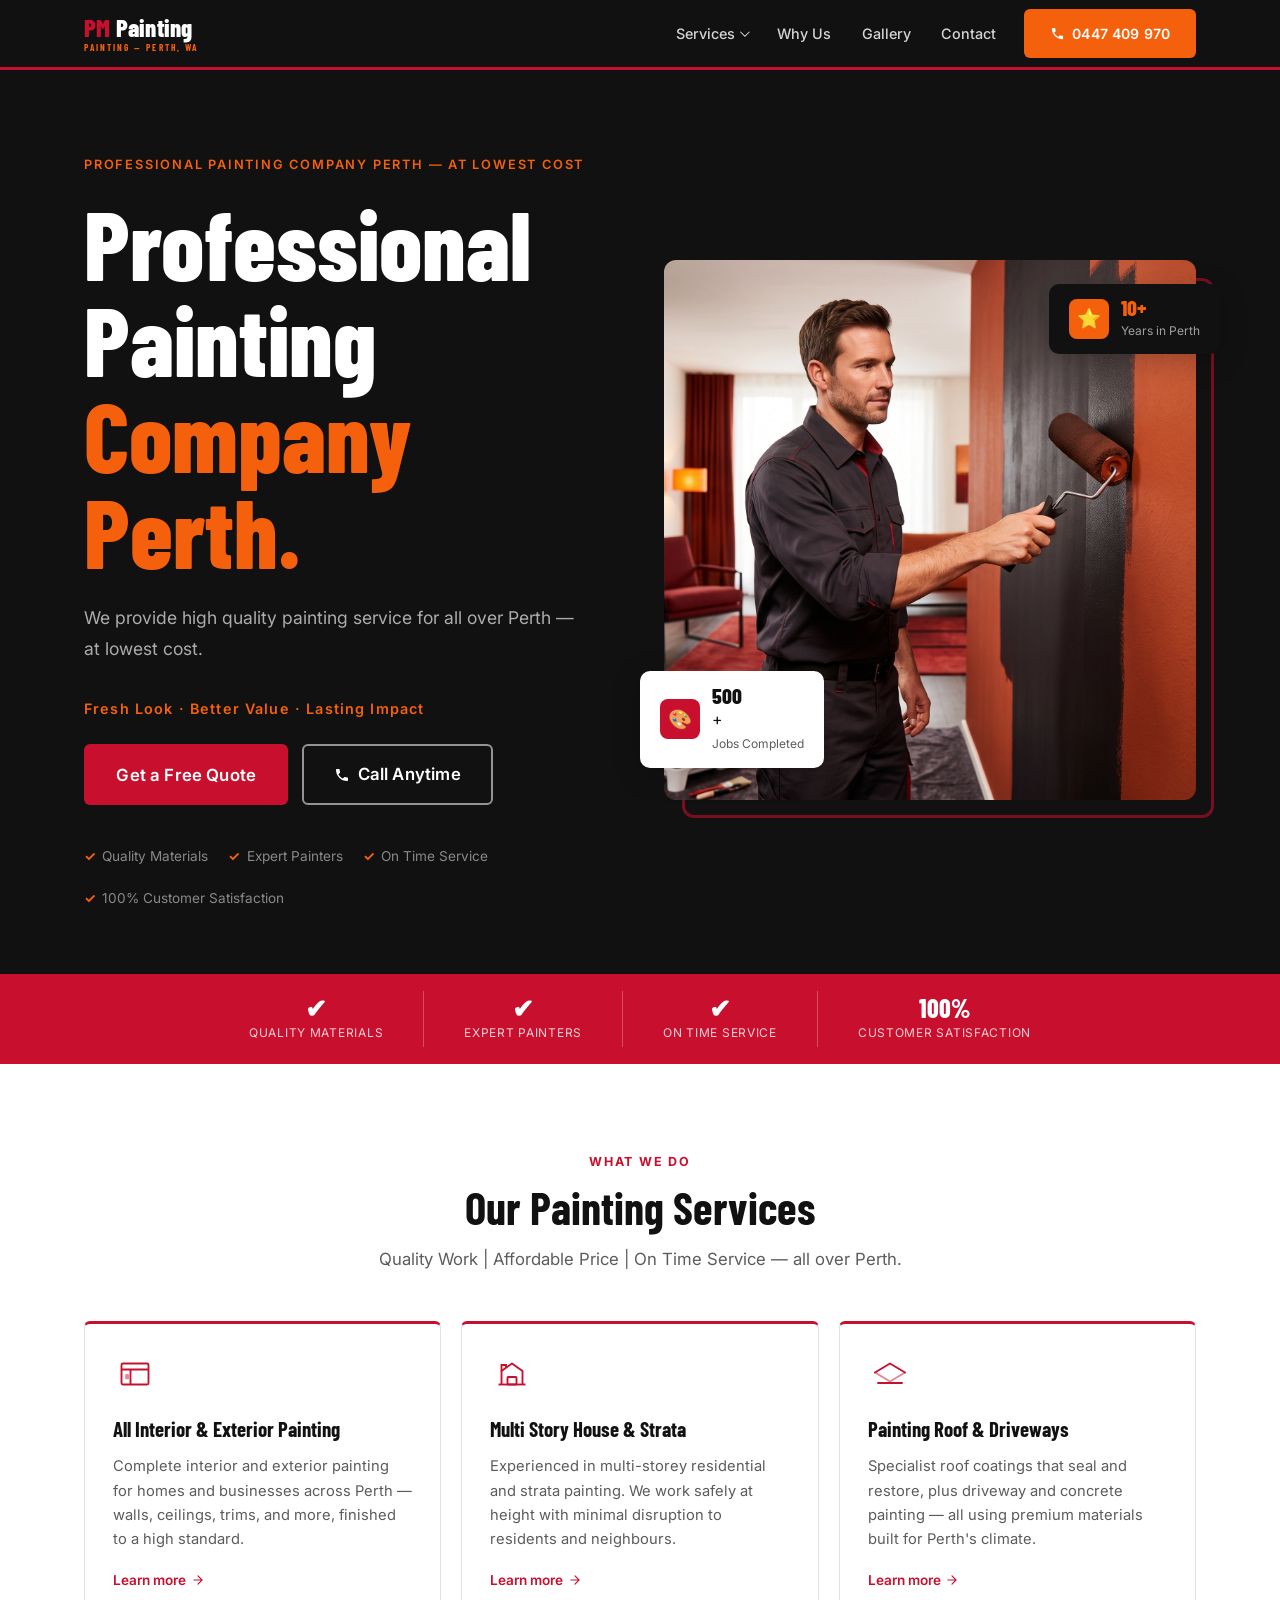
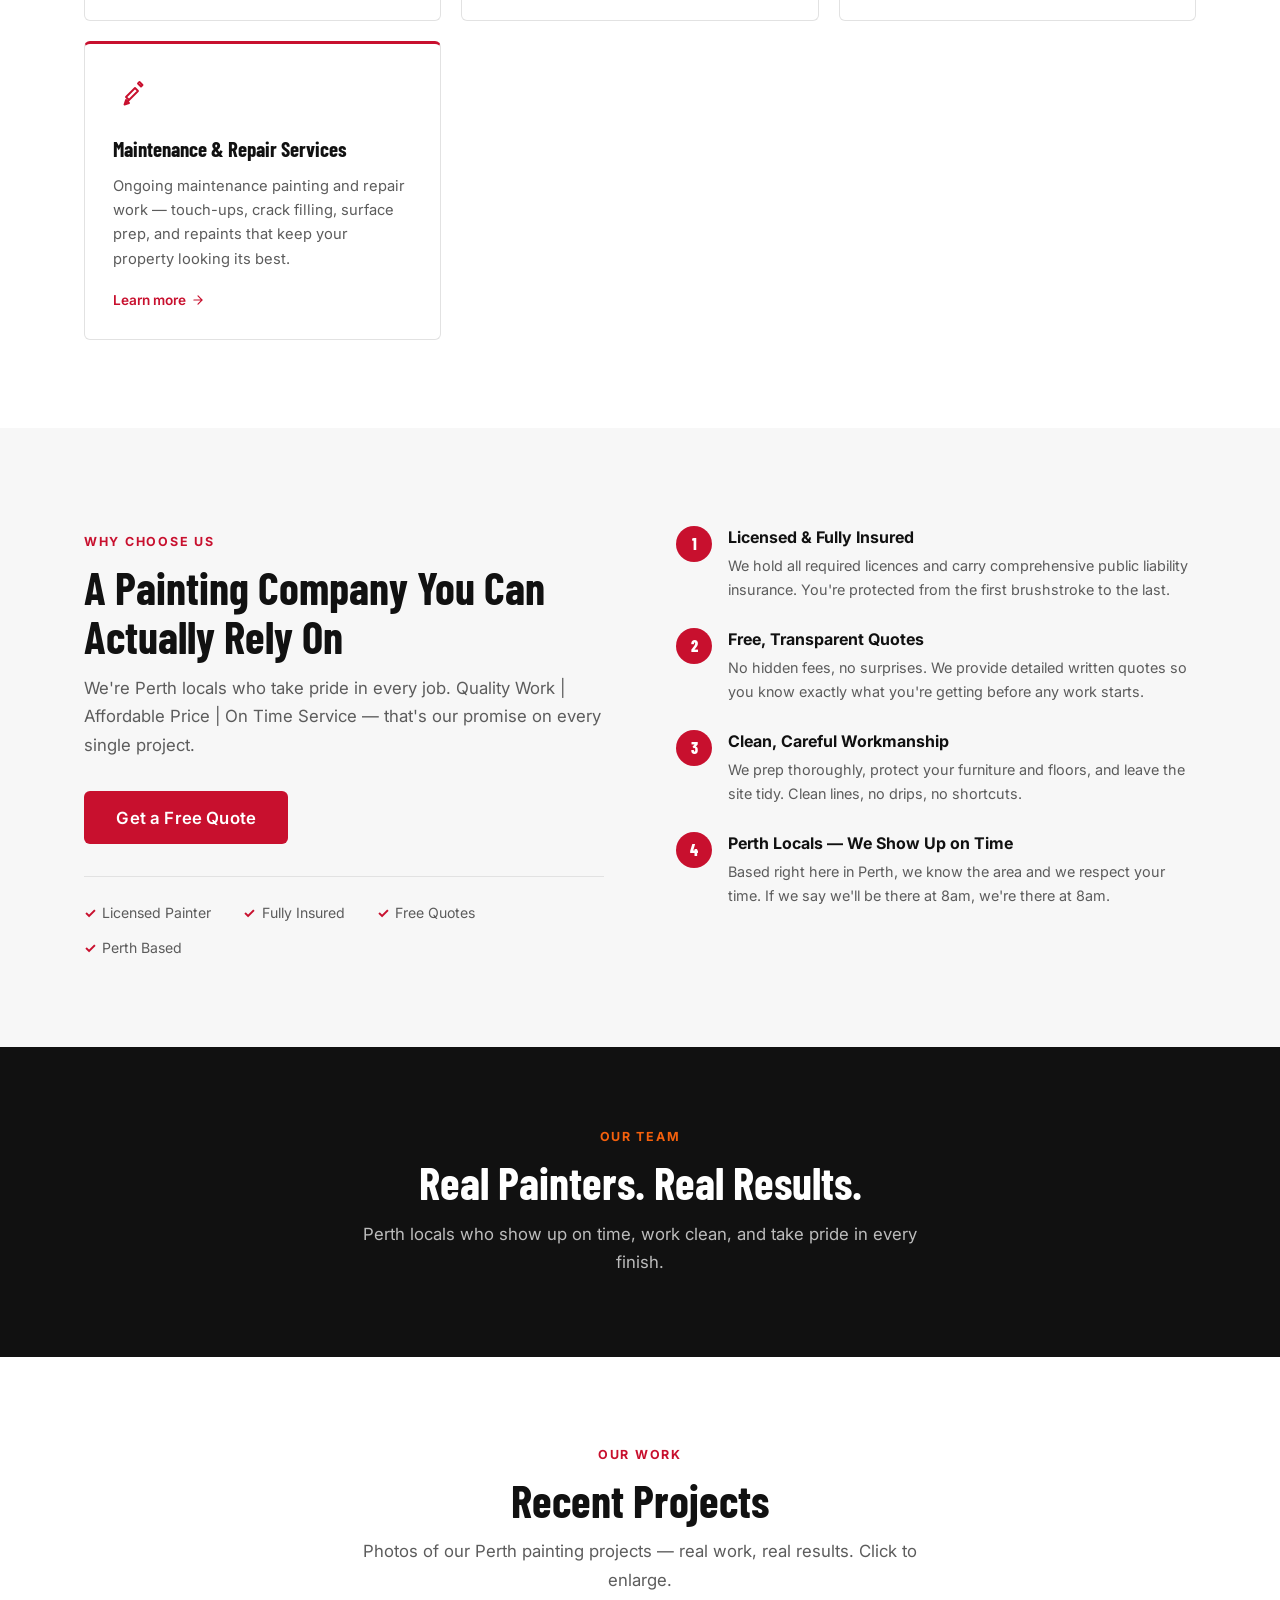
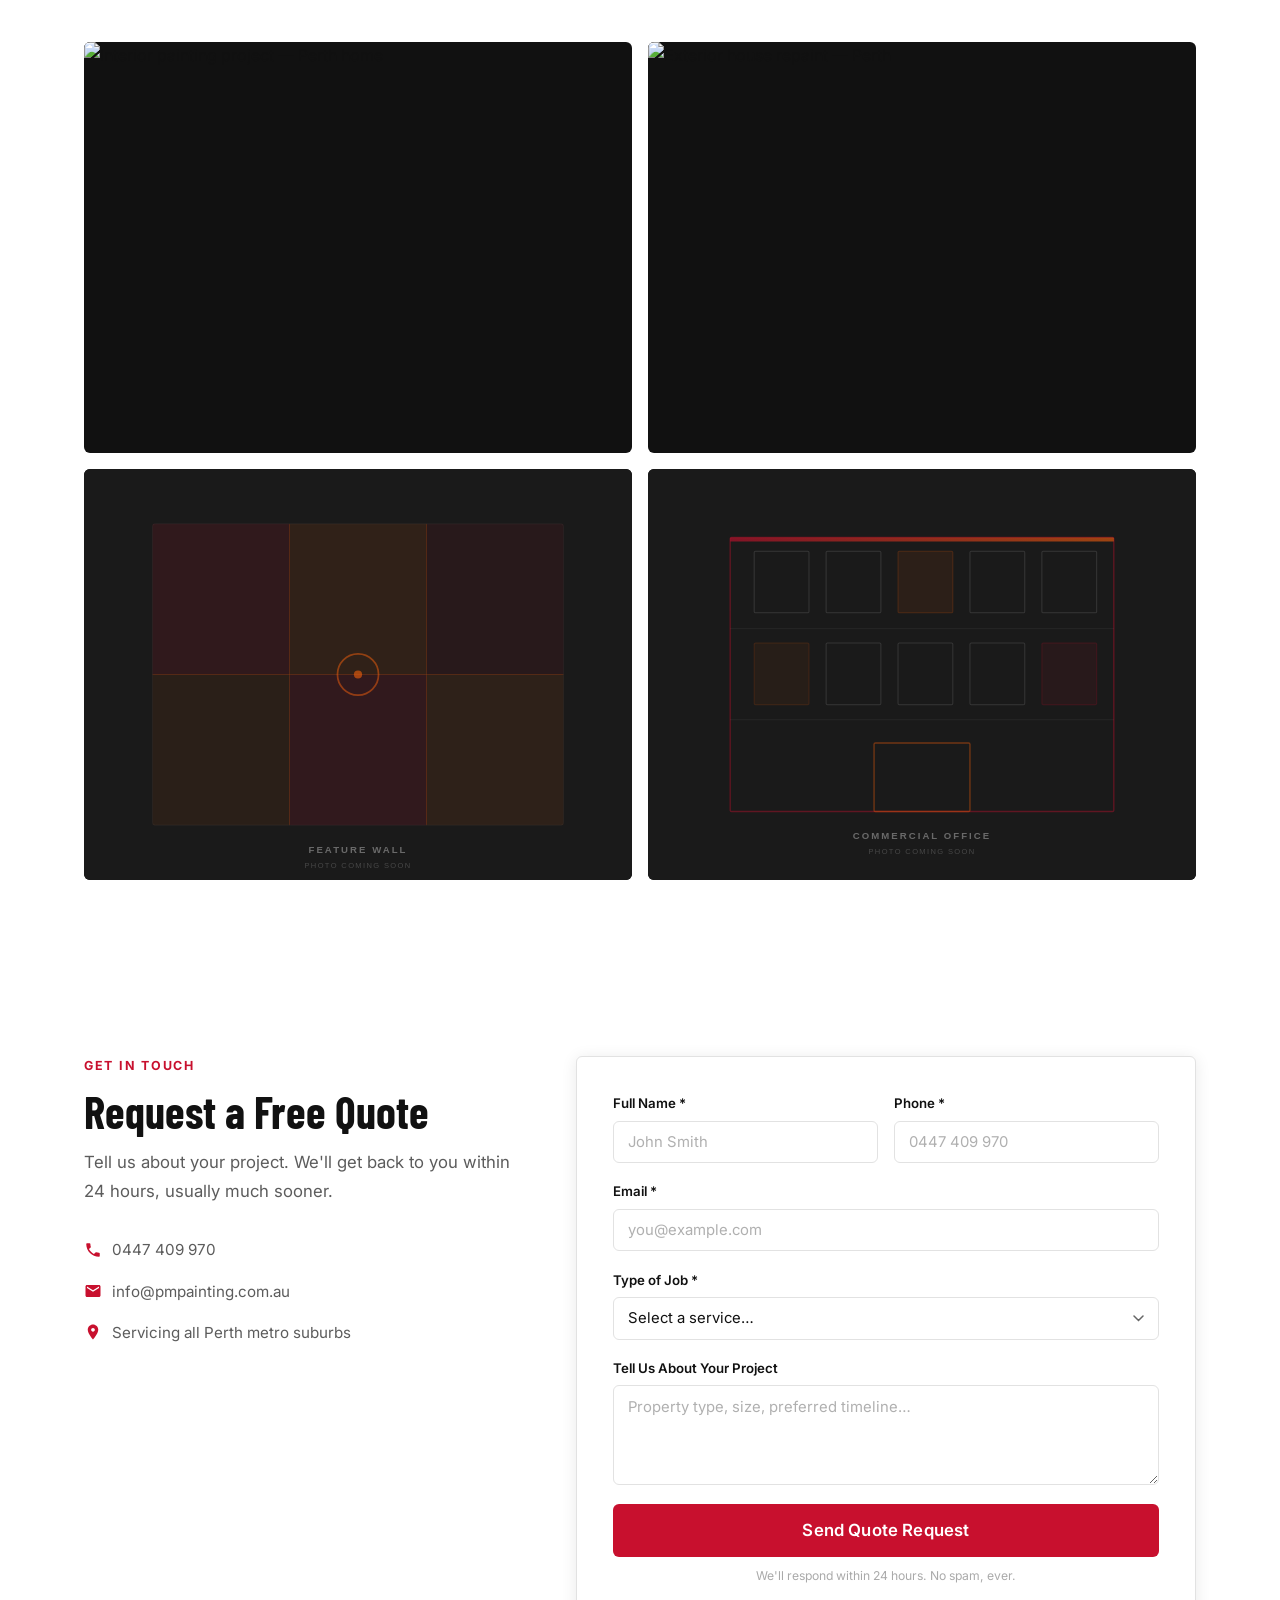
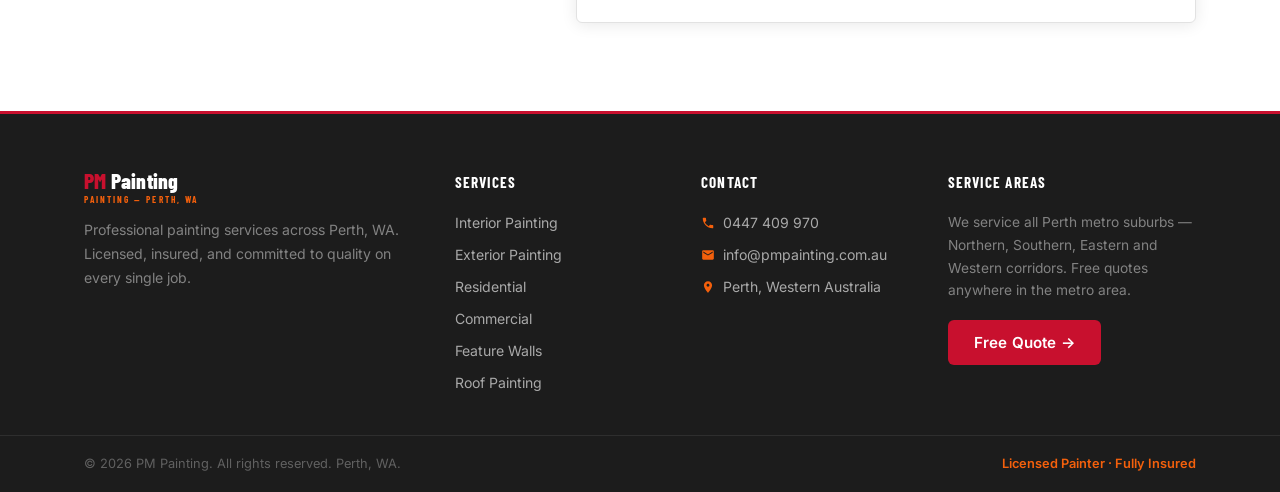
==== commit 67adcbb8: "website" ====
--- a/index.html
+++ b/index.html
@@ -16,7 +16,7 @@
   <header class="site-header" id="top">
     <nav class="nav container">
       <a href="index.html" class="nav__logo">
-        <span class="logo-name"><em>[Business</em> Name]</span>
+        <span class="logo-name"><em>PM</em> Painting</span>
         <span class="logo-sub">Painting — Perth, WA</span>
       </a>
 
@@ -50,18 +50,18 @@
   </header>
 
   <!-- ── HERO — split layout ── -->
-  <section class="hero">
+  <section class="hero" style="background-image: url('https://images.unsplash.com/photo-1562259929-b4e1fd3aef09?w=1600'); background-size: cover; background-position: center; background-blend-mode: overlay;">
     <div class="hero__split">
 
       <!-- Left: text -->
       <div class="hero__content">
         <span class="hero__kicker">Professional Painting Company Perth — At Lowest Cost</span>
         <h1 class="hero__title">
-          Quality Painting.<br>
-          <span>Done Right.</span>
+          Professional Painting<br>
+          <span>Company Perth.</span>
         </h1>
         <p class="hero__desc">
-          We provide high quality painting service for all over Perth.
+          We provide high quality painting service for all over Perth — at lowest cost.
         </p>
         <p class="hero__tagline">Fresh Look &middot; Better Value &middot; Lasting Impact</p>
         <div class="hero__ctas">
@@ -256,11 +256,11 @@
         <p class="section-lead">Photos of our Perth painting projects — real work, real results. Click to enlarge.</p>
       </div>
       <div class="gallery__grid">
-        <div class="gallery__item reveal" data-lightbox="images/placeholder-interior.svg" data-caption="Interior painting — Perth home">
-          <img src="images/placeholder-interior.svg" alt="Interior painting project — Perth home" class="gallery__img" />
-        </div>
-        <div class="gallery__item reveal reveal-delay-1" data-lightbox="images/placeholder-exterior.svg" data-caption="Exterior house repaint — Perth">
-          <img src="images/placeholder-exterior.svg" alt="Exterior house repaint — Perth" class="gallery__img" />
+        <div class="gallery__item reveal" data-lightbox="https://images.unsplash.com/photo-1589939705384-5185137a7f0f?w=800" data-caption="Interior painting — Perth home">
+          <img src="https://images.unsplash.com/photo-1589939705384-5185137a7f0f?w=800" alt="Interior painting project — Perth home" class="gallery__img" />
+        </div>
+        <div class="gallery__item reveal reveal-delay-1" data-lightbox="https://images.unsplash.com/photo-1558618666-fcd25c85cd64?w=800" data-caption="Exterior house repaint — Perth">
+          <img src="https://images.unsplash.com/photo-1558618666-fcd25c85cd64?w=800" alt="Exterior house repaint — Perth" class="gallery__img" />
         </div>
         <div class="gallery__item reveal reveal-delay-2" data-lightbox="images/placeholder-feature.svg" data-caption="Feature wall — Perth">
           <img src="images/placeholder-feature.svg" alt="Feature wall — Perth" class="gallery__img" />
@@ -289,7 +289,7 @@
           </li>
           <li>
             <svg width="18" height="18" viewBox="0 0 24 24" fill="currentColor"><path d="M20 4H4c-1.1 0-2 .9-2 2v12c0 1.1.9 2 2 2h16c1.1 0 2-.9 2-2V6c0-1.1-.9-2-2-2zm0 4l-8 5-8-5V6l8 5 8-5v2z"/></svg>
-            <a href="mailto:hello@example.com">hello@example.com</a>
+            <a href="mailto:info@pmpainting.com.au">info@pmpainting.com.au</a>
           </li>
           <li>
             <svg width="18" height="18" viewBox="0 0 24 24" fill="currentColor"><path d="M12 2C8.13 2 5 5.13 5 9c0 5.25 7 13 7 13s7-7.75 7-13c0-3.87-3.13-7-7-7zm0 9.5c-1.38 0-2.5-1.12-2.5-2.5s1.12-2.5 2.5-2.5 2.5 1.12 2.5 2.5-1.12 2.5-2.5 2.5z"/></svg>
@@ -298,7 +298,7 @@
         </ul>
       </div>
 
-      <form class="quote-form reveal reveal-delay-1" action="mailto:hello@example.com" method="post" enctype="text/plain" id="quote-form">
+      <form class="quote-form reveal reveal-delay-1" action="mailto:info@pmpainting.com.au" method="post" enctype="text/plain" id="quote-form">
         <div class="form-row">
           <div class="form-group">
             <label for="name">Full Name *</label>
@@ -342,7 +342,7 @@
     <div class="container footer__inner">
       <div class="footer__brand">
         <a href="index.html" class="footer-logo">
-          <span class="logo-name"><em>[Business</em> Name]</span>
+          <span class="logo-name"><em>PM</em> Painting</span>
           <span class="logo-sub">Painting — Perth, WA</span>
         </a>
         <p>Professional painting services across Perth, WA. Licensed, insured, and committed to quality on every single job.</p>
@@ -367,7 +367,7 @@
           </li>
           <li>
             <svg width="14" height="14" viewBox="0 0 24 24" fill="currentColor"><path d="M20 4H4c-1.1 0-2 .9-2 2v12c0 1.1.9 2 2 2h16c1.1 0 2-.9 2-2V6c0-1.1-.9-2-2-2zm0 4l-8 5-8-5V6l8 5 8-5v2z"/></svg>
-            <a href="mailto:hello@example.com">hello@example.com</a>
+            <a href="mailto:info@pmpainting.com.au">info@pmpainting.com.au</a>
           </li>
           <li>
             <svg width="14" height="14" viewBox="0 0 24 24" fill="currentColor"><path d="M12 2C8.13 2 5 5.13 5 9c0 5.25 7 13 7 13s7-7.75 7-13c0-3.87-3.13-7-7-7zm0 9.5c-1.38 0-2.5-1.12-2.5-2.5s1.12-2.5 2.5-2.5 2.5 1.12 2.5 2.5-1.12 2.5-2.5 2.5z"/></svg>
@@ -383,7 +383,7 @@
     </div>
     <div class="footer__bottom">
       <div class="container">
-        <p>&copy; <span id="year"></span> [Business Name] Painting. All rights reserved. Perth, WA.</p>
+        <p>&copy; <span id="year"></span> PM Painting. All rights reserved. Perth, WA.</p>
         <p class="footer__lic">Licensed Painter · Fully Insured</p>
       </div>
     </div>
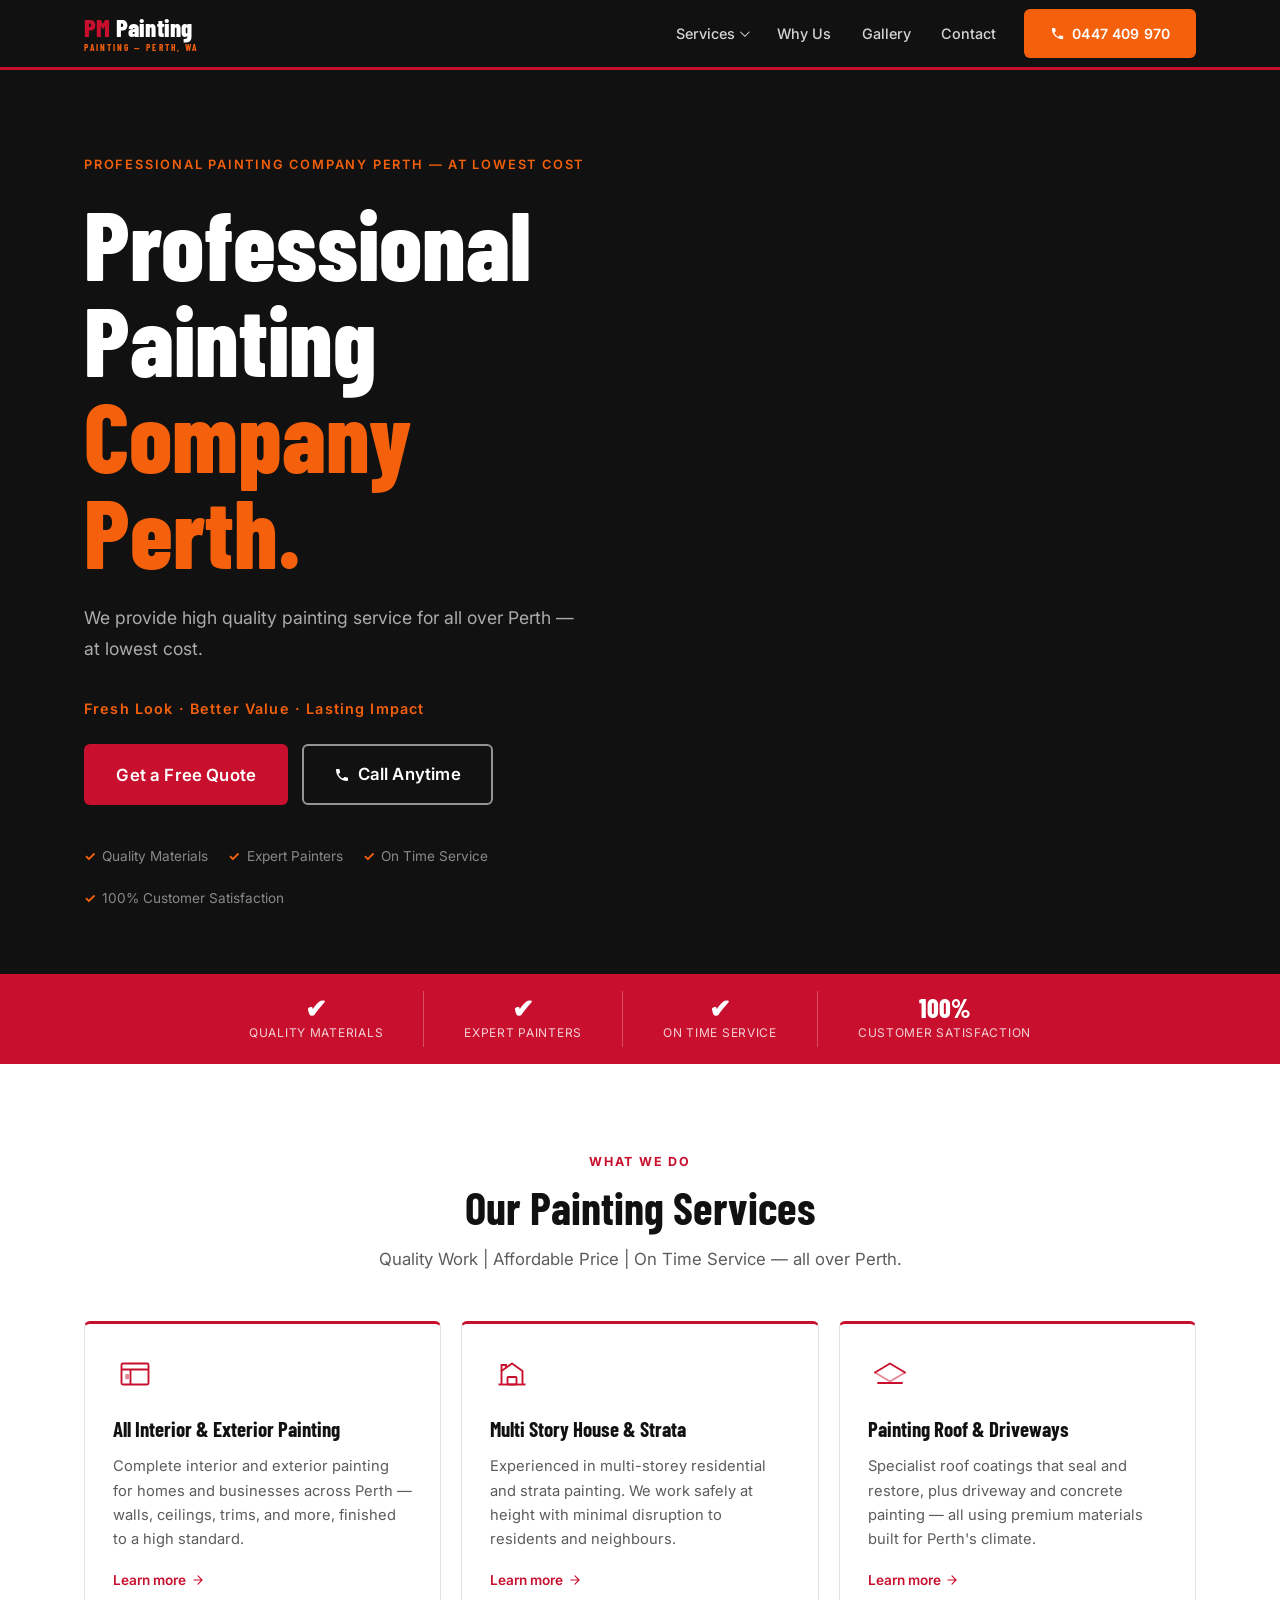
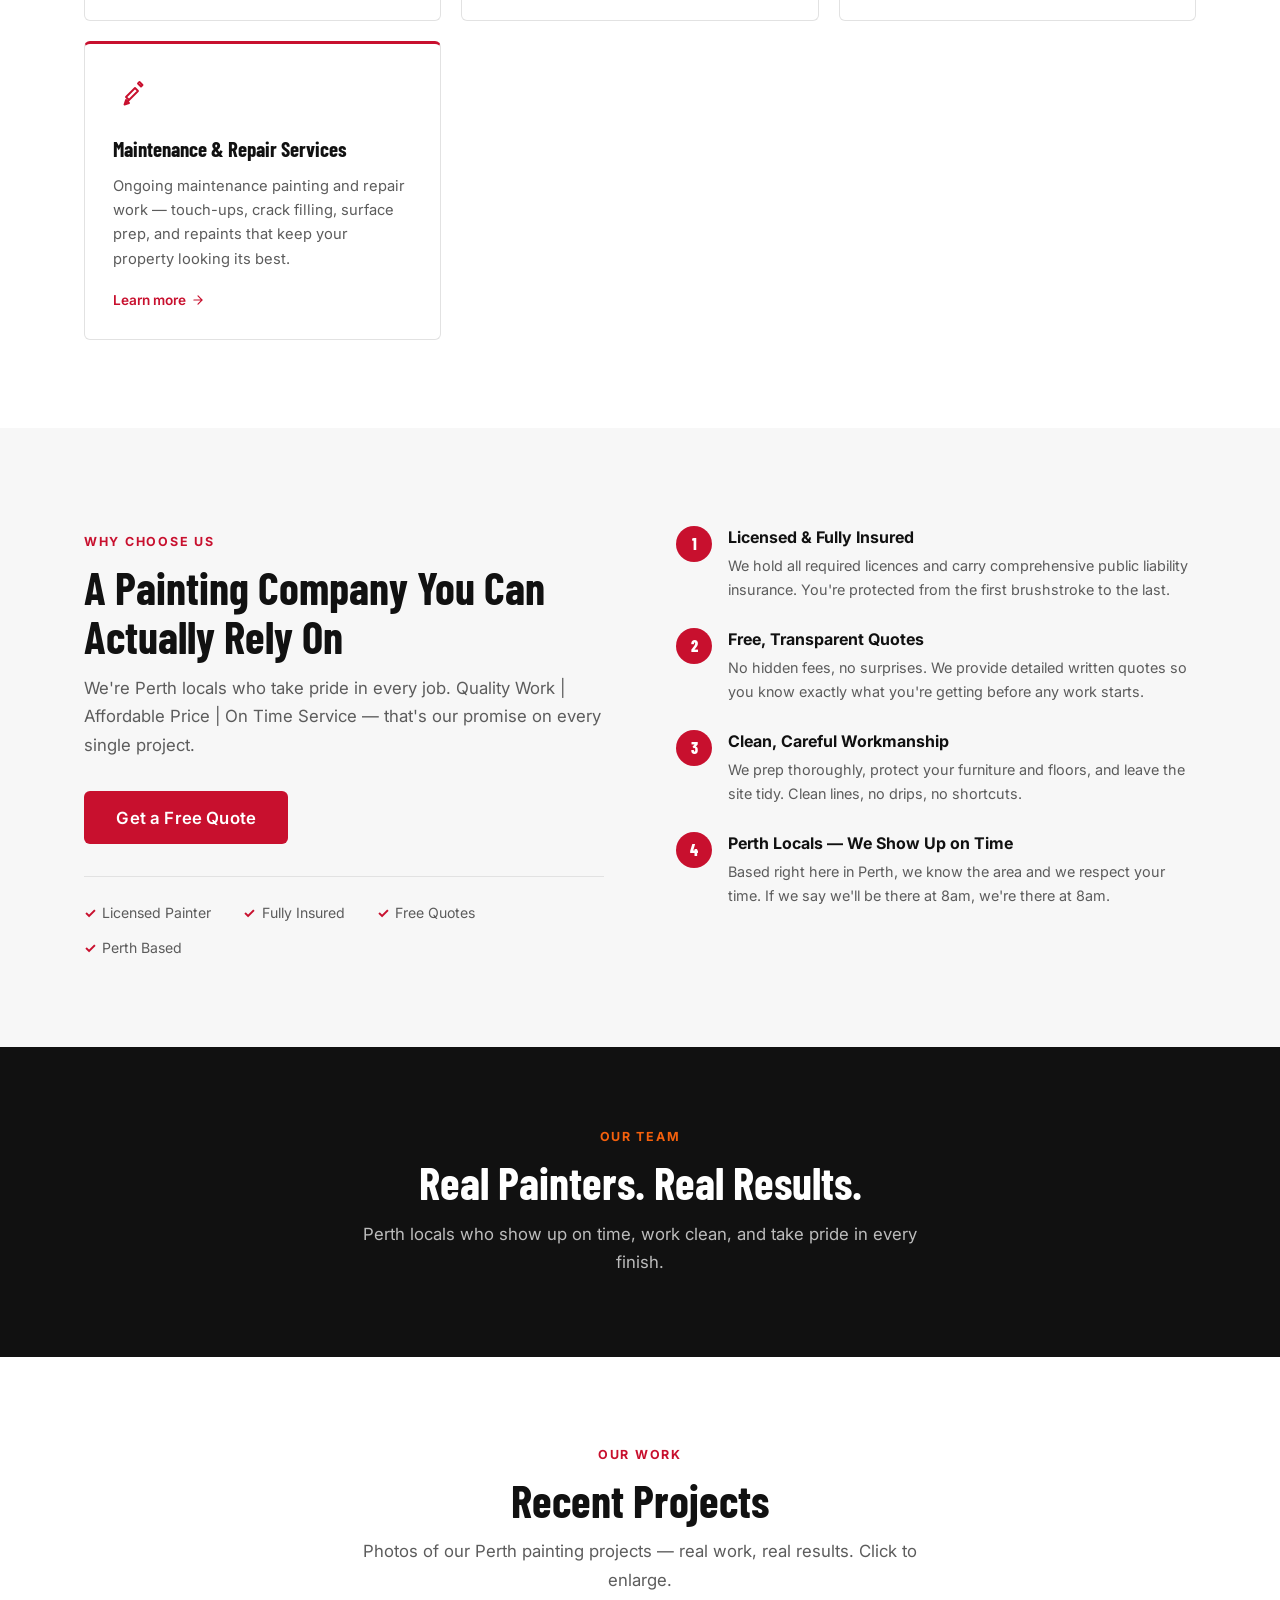
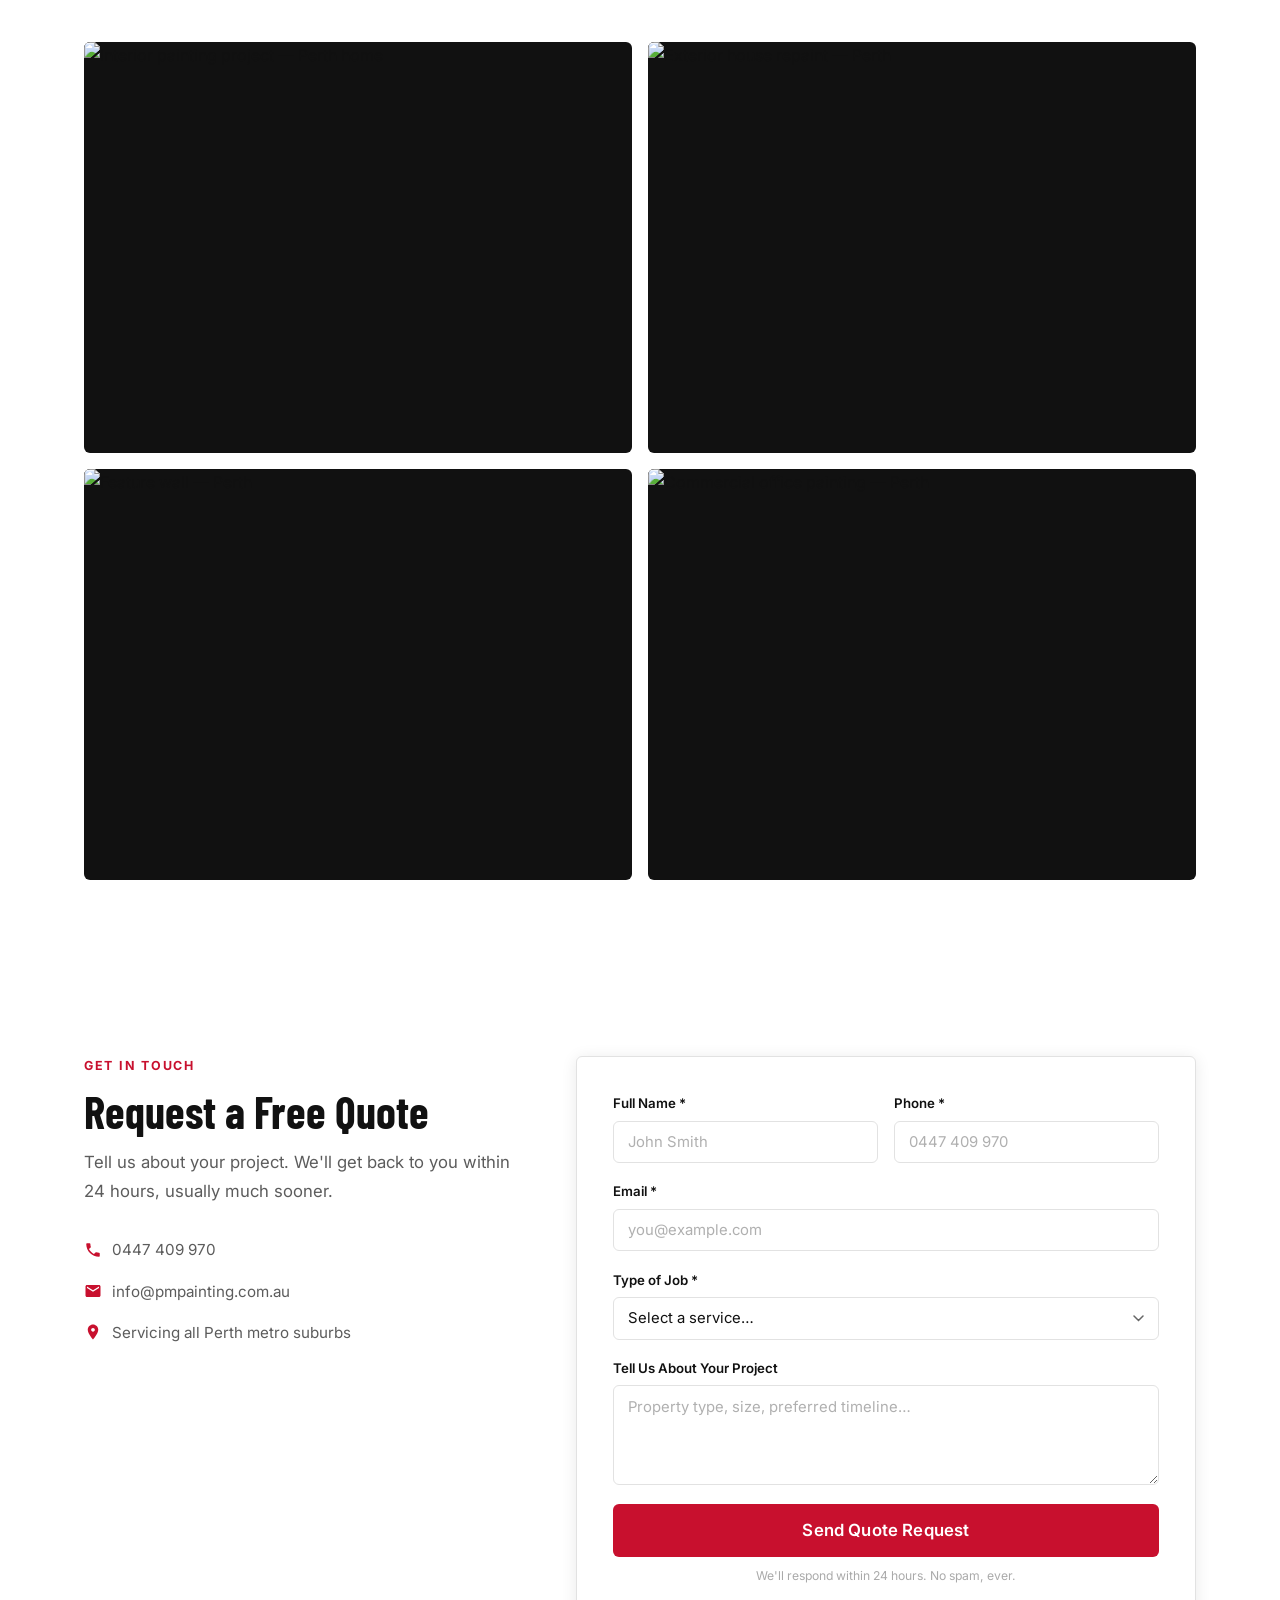
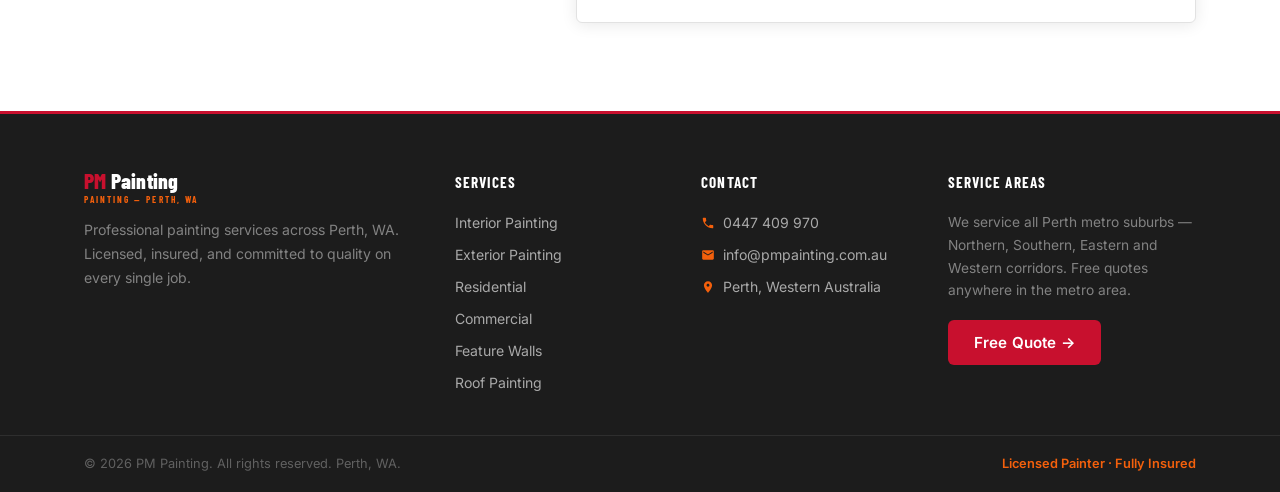
==== commit 3894f716: "web" ====
--- a/index.html
+++ b/index.html
@@ -82,7 +82,7 @@
       <!-- Right: painter image -->
       <div class="hero__visual">
         <img
-          src="images/Gemini_Generated_Image_66vle066vle066vl.webp"
+          src="https://images.pexels.com/photos/7218579/pexels-photo-7218579.jpeg"
           alt="Professional painter holding paint brush — Perth"
           class="hero__painter"
           onerror="this.closest('.hero__visual').style.display='none'"
@@ -257,16 +257,16 @@
       </div>
       <div class="gallery__grid">
         <div class="gallery__item reveal" data-lightbox="https://images.unsplash.com/photo-1589939705384-5185137a7f0f?w=800" data-caption="Interior painting — Perth home">
-          <img src="https://images.unsplash.com/photo-1589939705384-5185137a7f0f?w=800" alt="Interior painting project — Perth home" class="gallery__img" />
+          <img src="https://images.pexels.com/photos/4981780/pexels-photo-4981780.jpeg" alt="Interior painting project — Perth home" class="gallery__img" />
         </div>
         <div class="gallery__item reveal reveal-delay-1" data-lightbox="https://images.unsplash.com/photo-1558618666-fcd25c85cd64?w=800" data-caption="Exterior house repaint — Perth">
-          <img src="https://images.unsplash.com/photo-1558618666-fcd25c85cd64?w=800" alt="Exterior house repaint — Perth" class="gallery__img" />
+          <img src="https://images.pexels.com/photos/6050252/pexels-photo-6050252.jpeg" alt="Exterior house repaint — Perth" class="gallery__img" />
         </div>
         <div class="gallery__item reveal reveal-delay-2" data-lightbox="images/placeholder-feature.svg" data-caption="Feature wall — Perth">
-          <img src="images/placeholder-feature.svg" alt="Feature wall — Perth" class="gallery__img" />
+          <img src="https://images.pexels.com/photos/5493656/pexels-photo-5493656.jpeg" alt="Feature wall — Perth" class="gallery__img" />
         </div>
         <div class="gallery__item reveal reveal-delay-3" data-lightbox="images/placeholder-commercial.svg" data-caption="Commercial office painting — Perth">
-          <img src="images/placeholder-commercial.svg" alt="Commercial office painting — Perth" class="gallery__img" />
+          <img src="https://images.pexels.com/photos/16734519/pexels-photo-16734519.jpeg" alt="Commercial office painting — Perth" class="gallery__img" />
         </div>
       </div>
     </div>
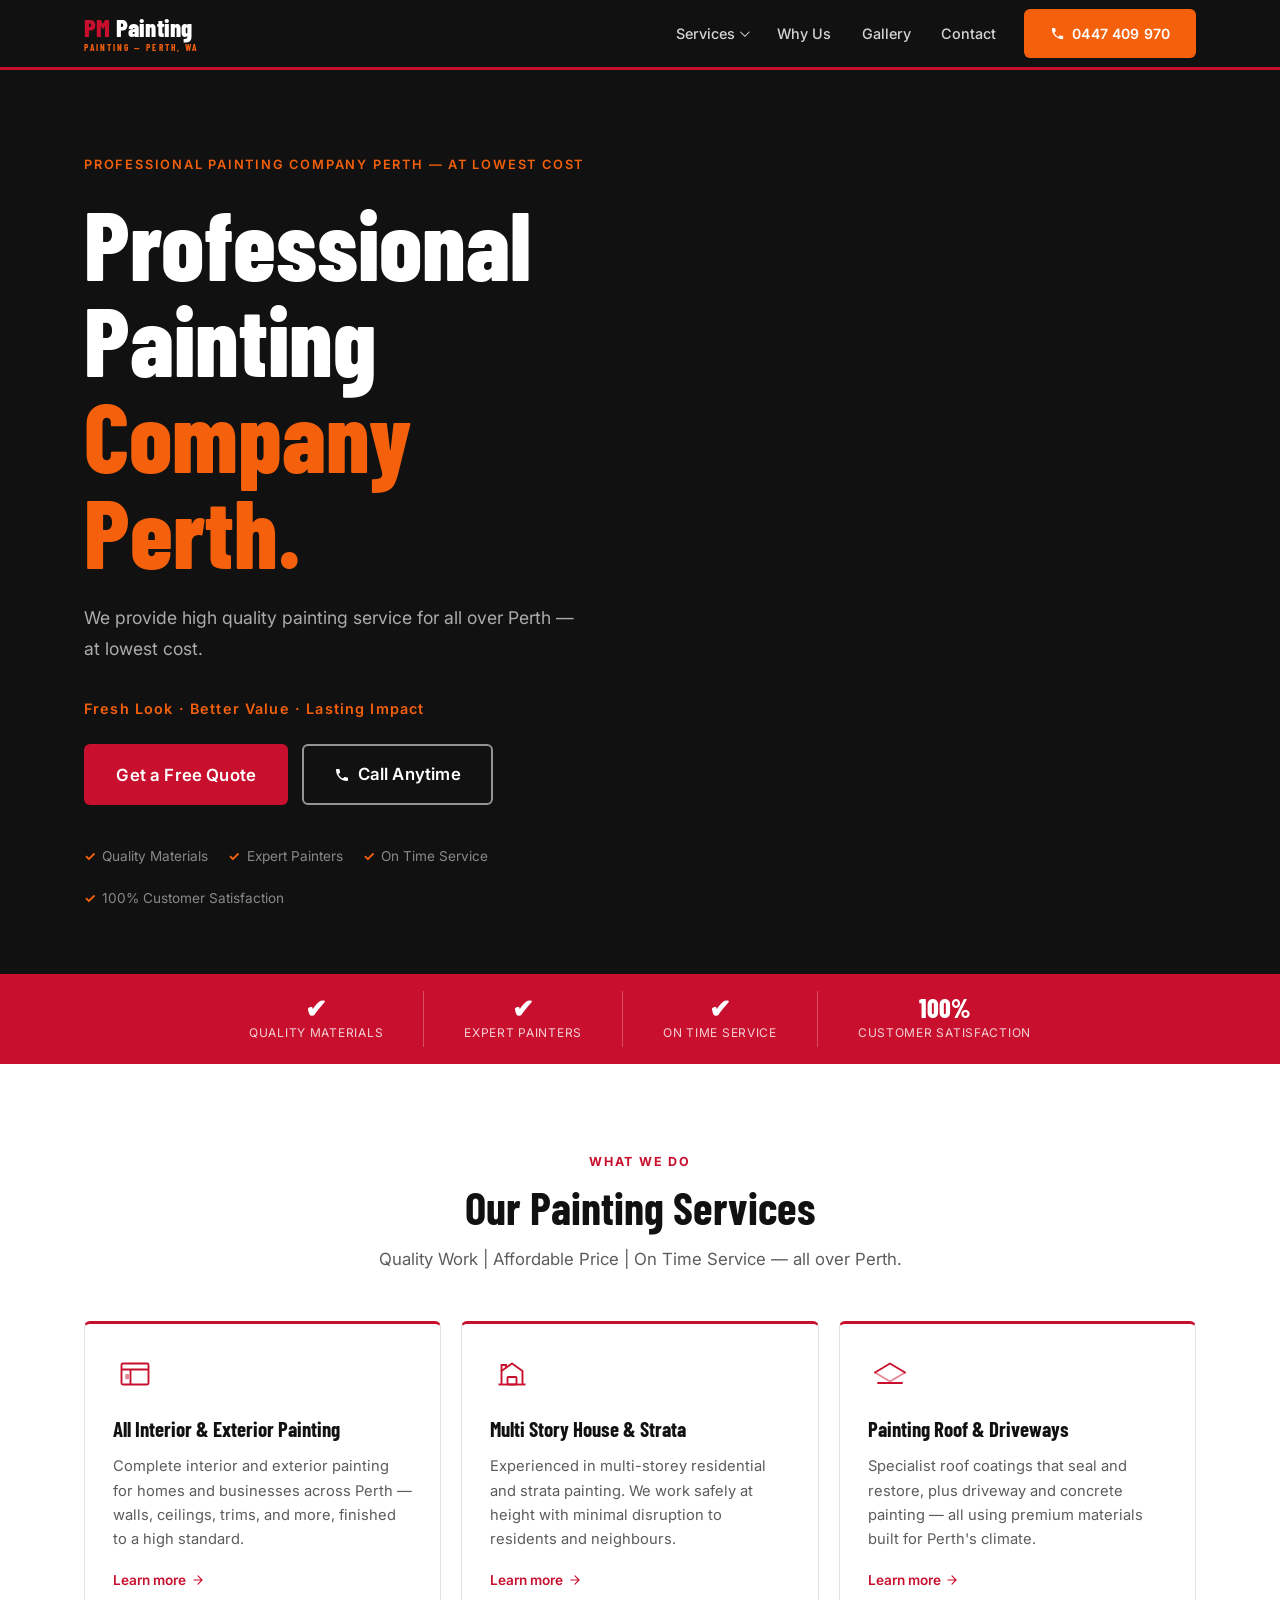
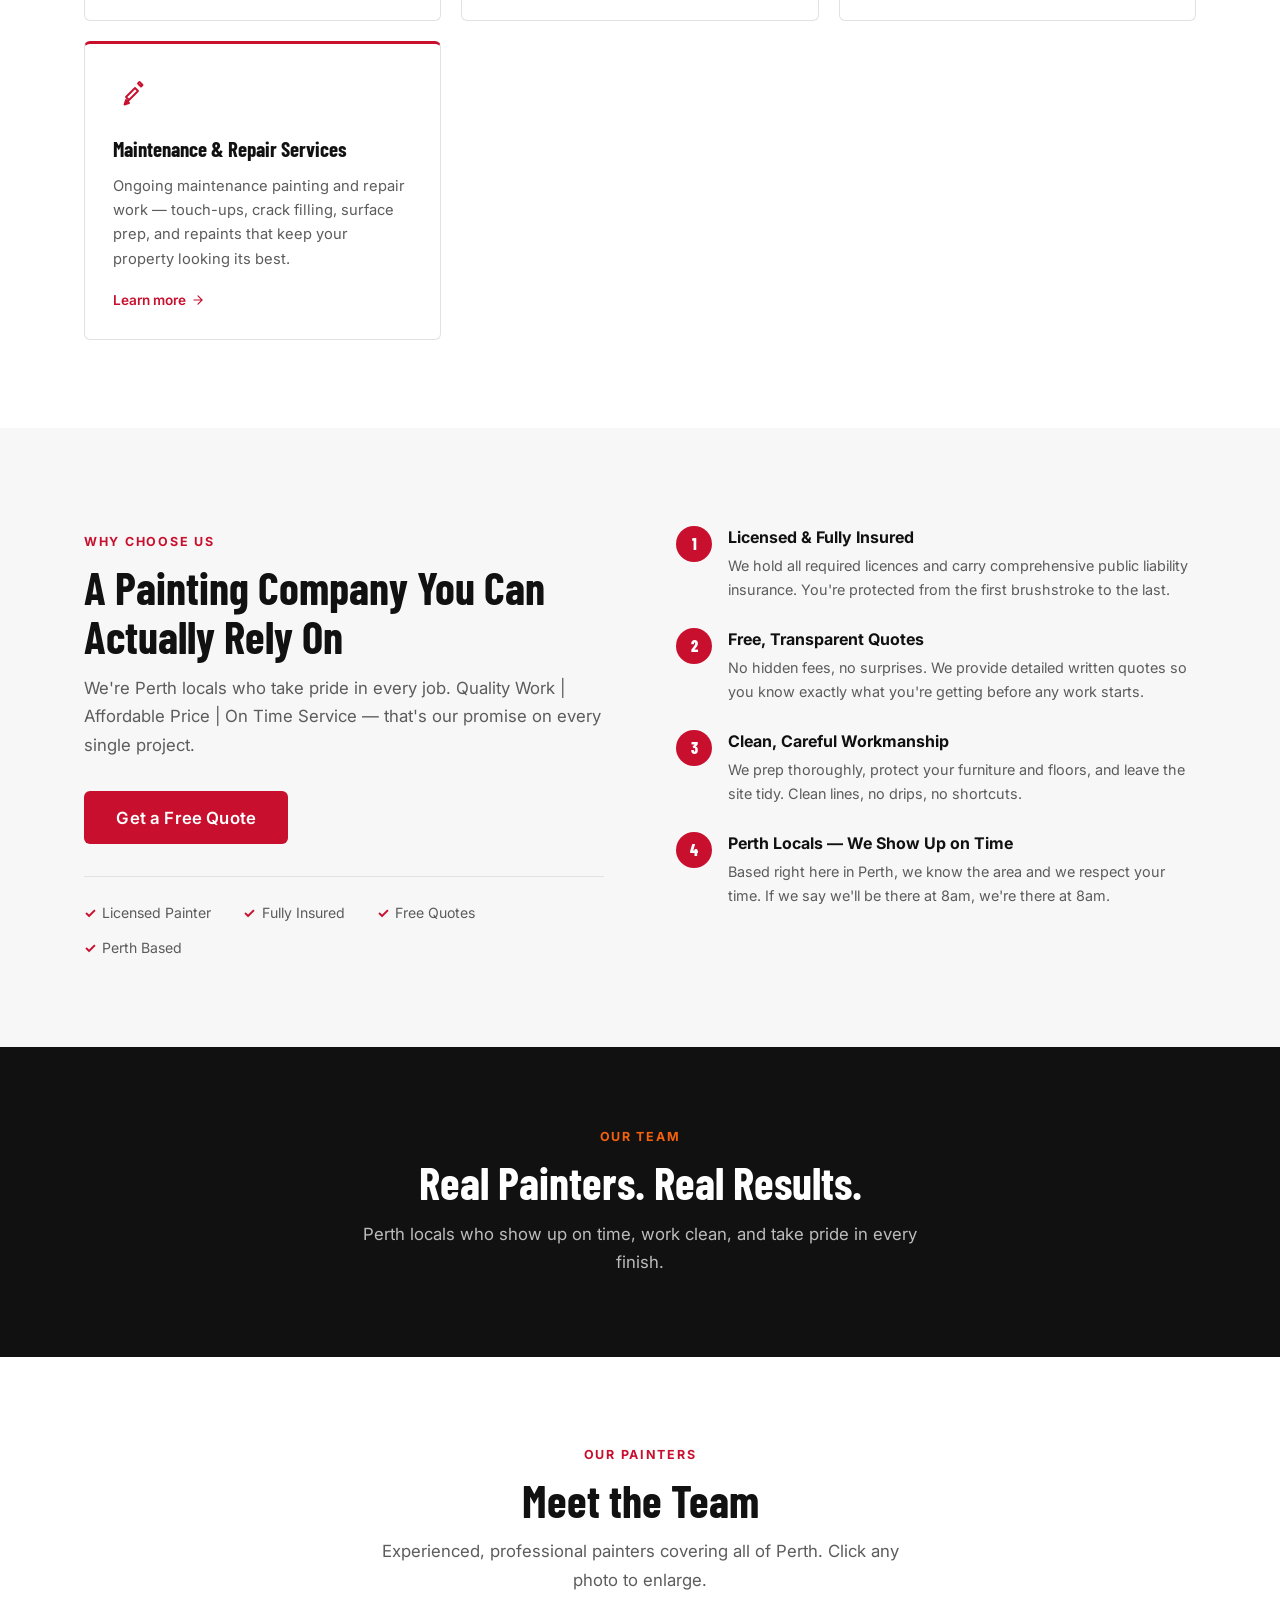
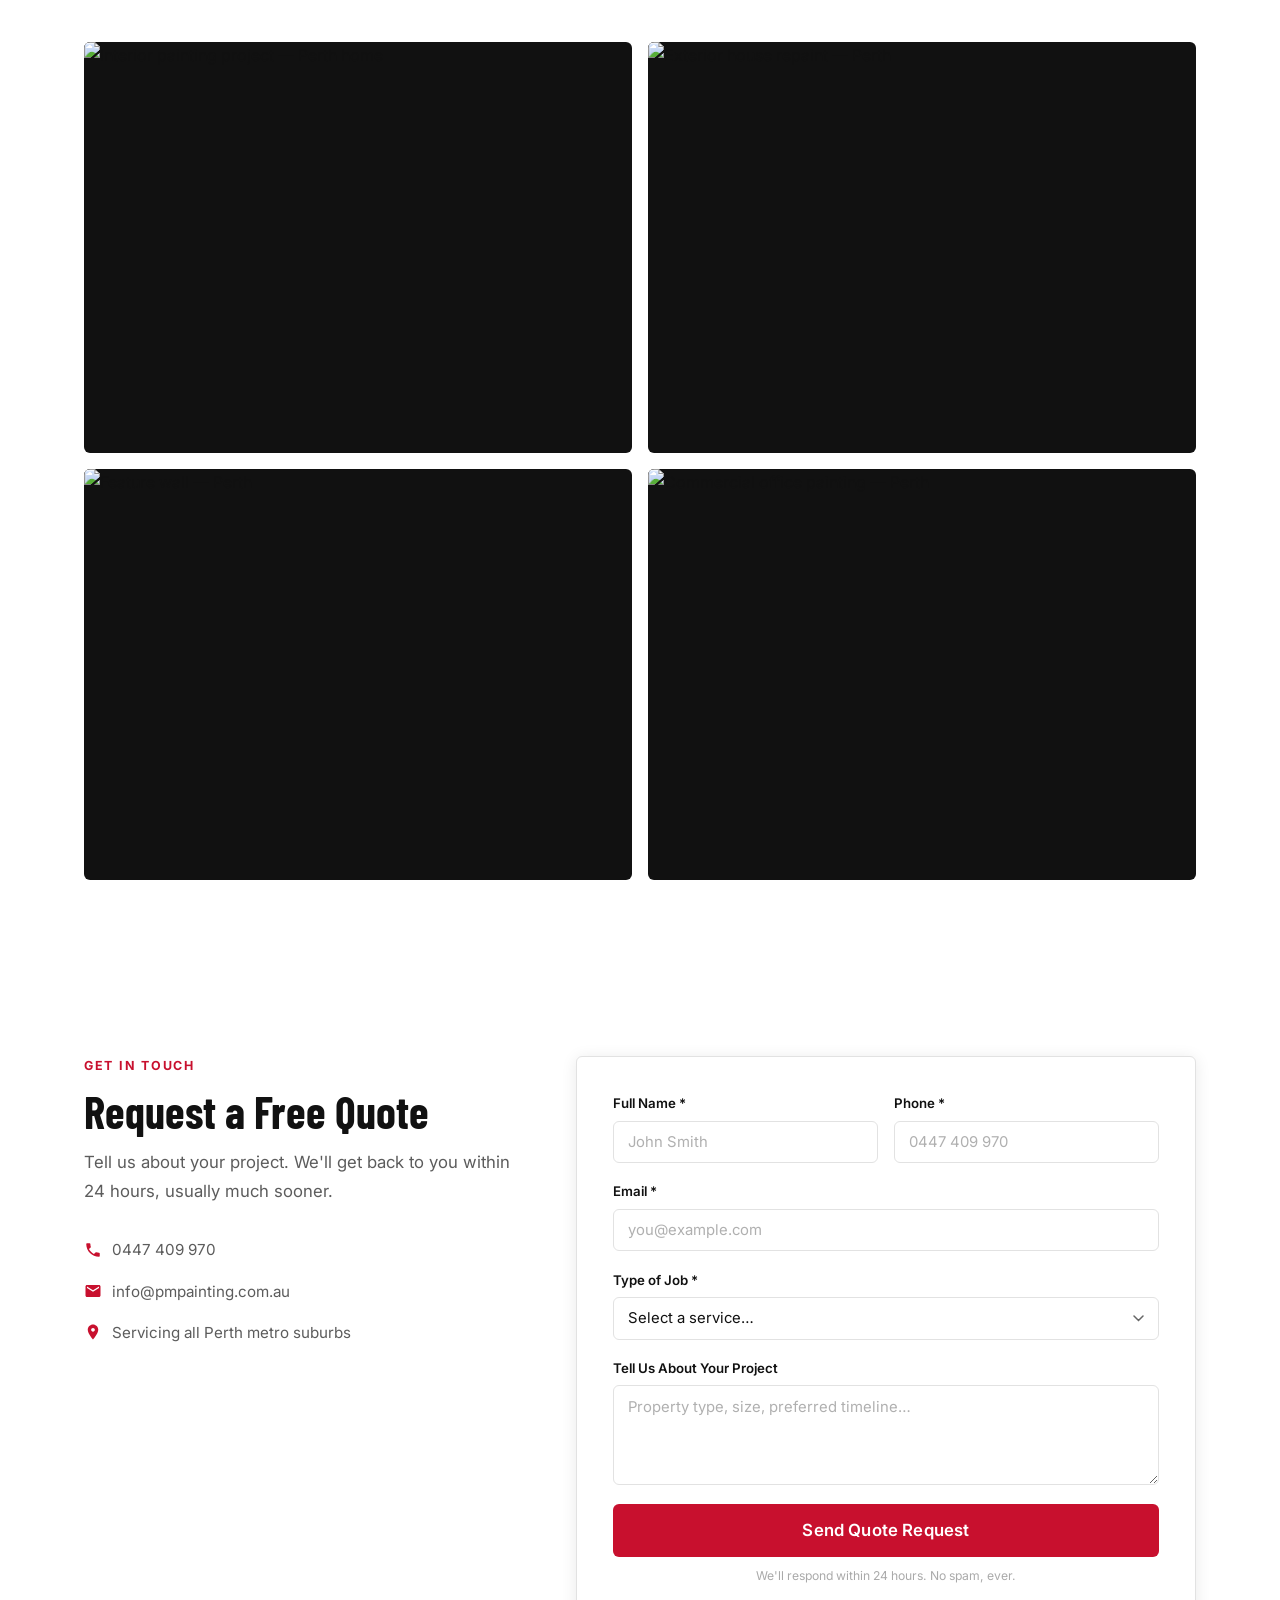
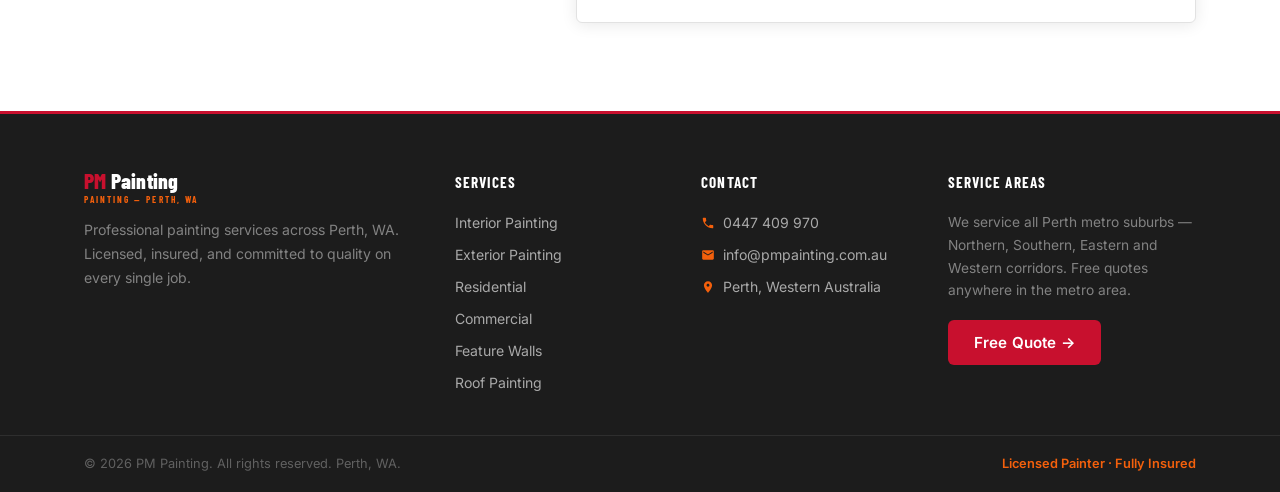
==== commit b2bc4aea: "web" ====
--- a/index.html
+++ b/index.html
@@ -251,16 +251,16 @@
   <section class="gallery" id="gallery">
     <div class="container">
       <div class="text-center">
-        <span class="section-eyebrow">Our Work</span>
-        <h2 class="section-title">Recent Projects</h2>
-        <p class="section-lead">Photos of our Perth painting projects — real work, real results. Click to enlarge.</p>
+        <span class="section-eyebrow">Our Painters</span>
+        <h2 class="section-title">Meet the Team</h2>
+        <p class="section-lead">Experienced, professional painters covering all of Perth. Click any photo to enlarge.</p>
       </div>
       <div class="gallery__grid">
         <div class="gallery__item reveal" data-lightbox="https://images.unsplash.com/photo-1589939705384-5185137a7f0f?w=800" data-caption="Interior painting — Perth home">
-          <img src="https://images.pexels.com/photos/4981780/pexels-photo-4981780.jpeg" alt="Interior painting project — Perth home" class="gallery__img" />
+          <img src="https://images.pexels.com/photos/6474300/pexels-photo-6474300.jpeg" alt="Interior painting project — Perth home" class="gallery__img" />
         </div>
         <div class="gallery__item reveal reveal-delay-1" data-lightbox="https://images.unsplash.com/photo-1558618666-fcd25c85cd64?w=800" data-caption="Exterior house repaint — Perth">
-          <img src="https://images.pexels.com/photos/6050252/pexels-photo-6050252.jpeg" alt="Exterior house repaint — Perth" class="gallery__img" />
+          <img src="https://images.pexels.com/photos/5493664/pexels-photo-5493664.jpeg" alt="Exterior house repaint — Perth" class="gallery__img" />
         </div>
         <div class="gallery__item reveal reveal-delay-2" data-lightbox="images/placeholder-feature.svg" data-caption="Feature wall — Perth">
           <img src="https://images.pexels.com/photos/5493656/pexels-photo-5493656.jpeg" alt="Feature wall — Perth" class="gallery__img" />
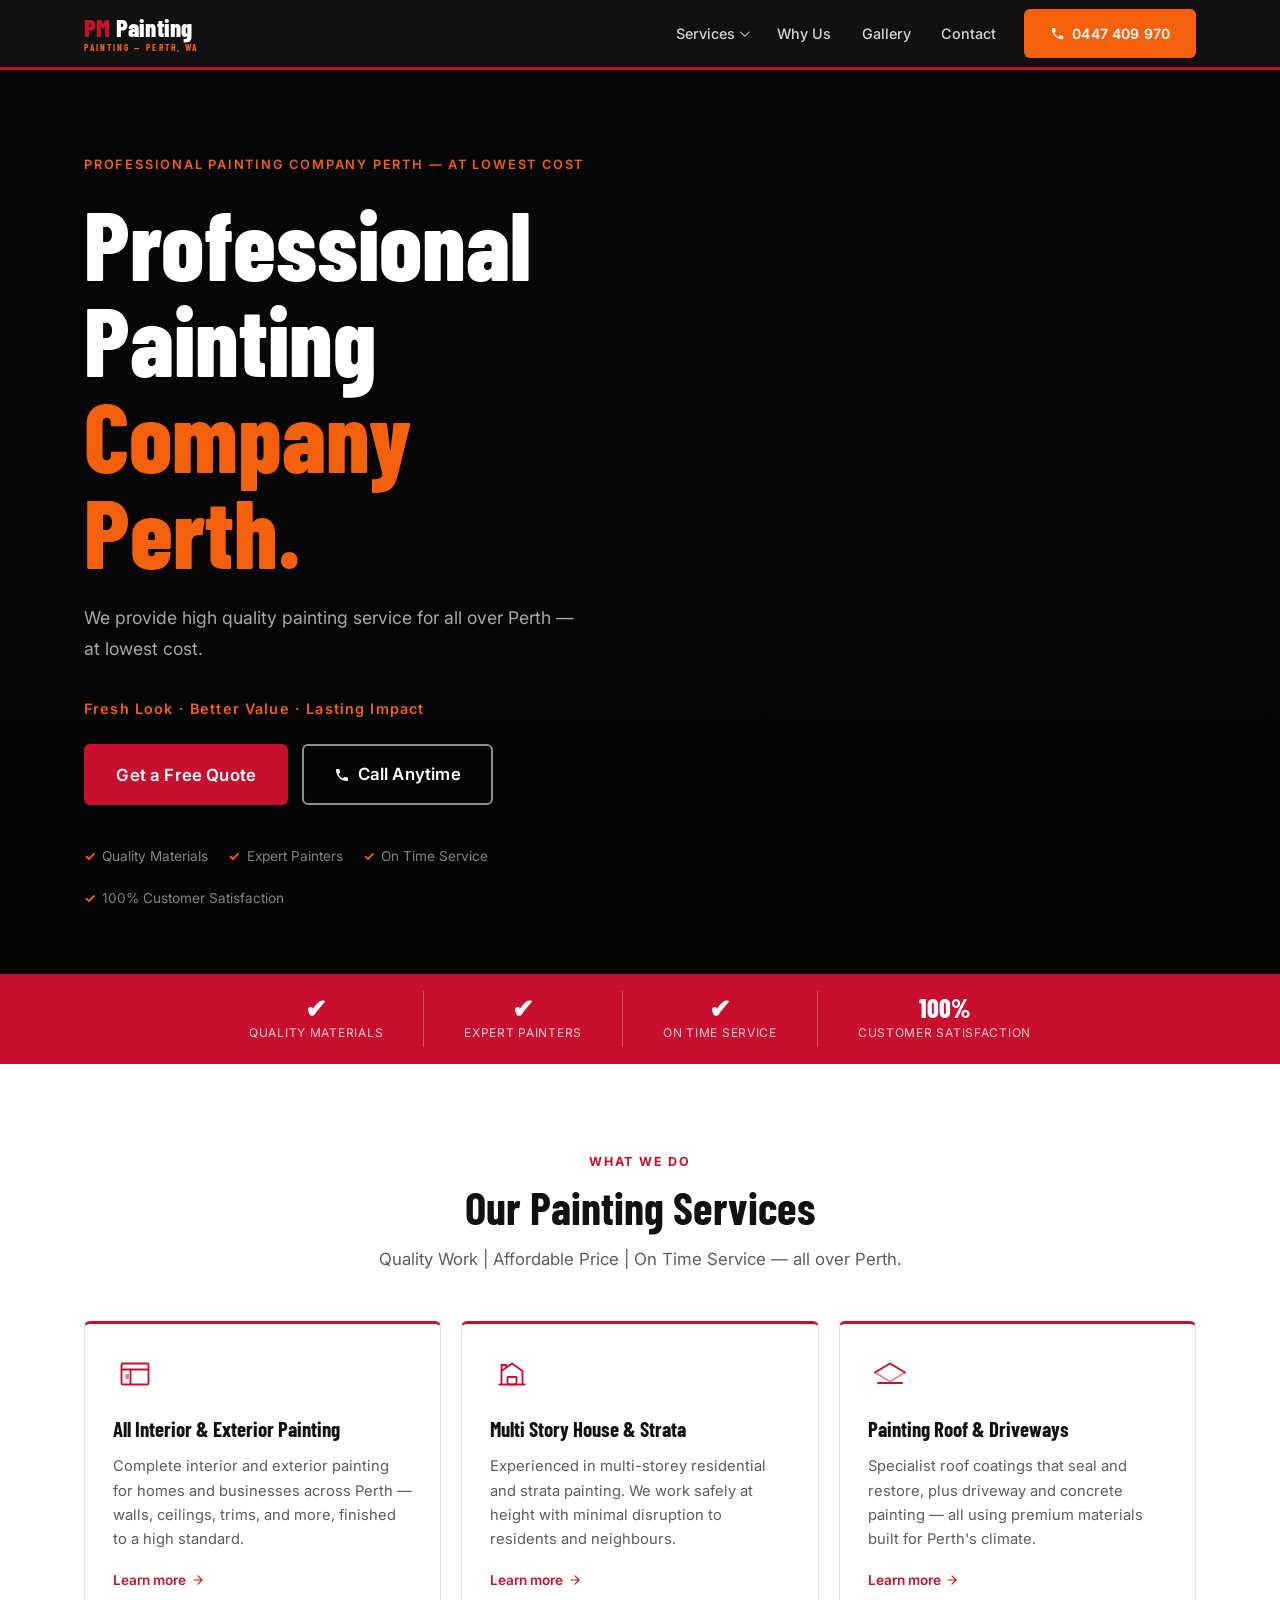
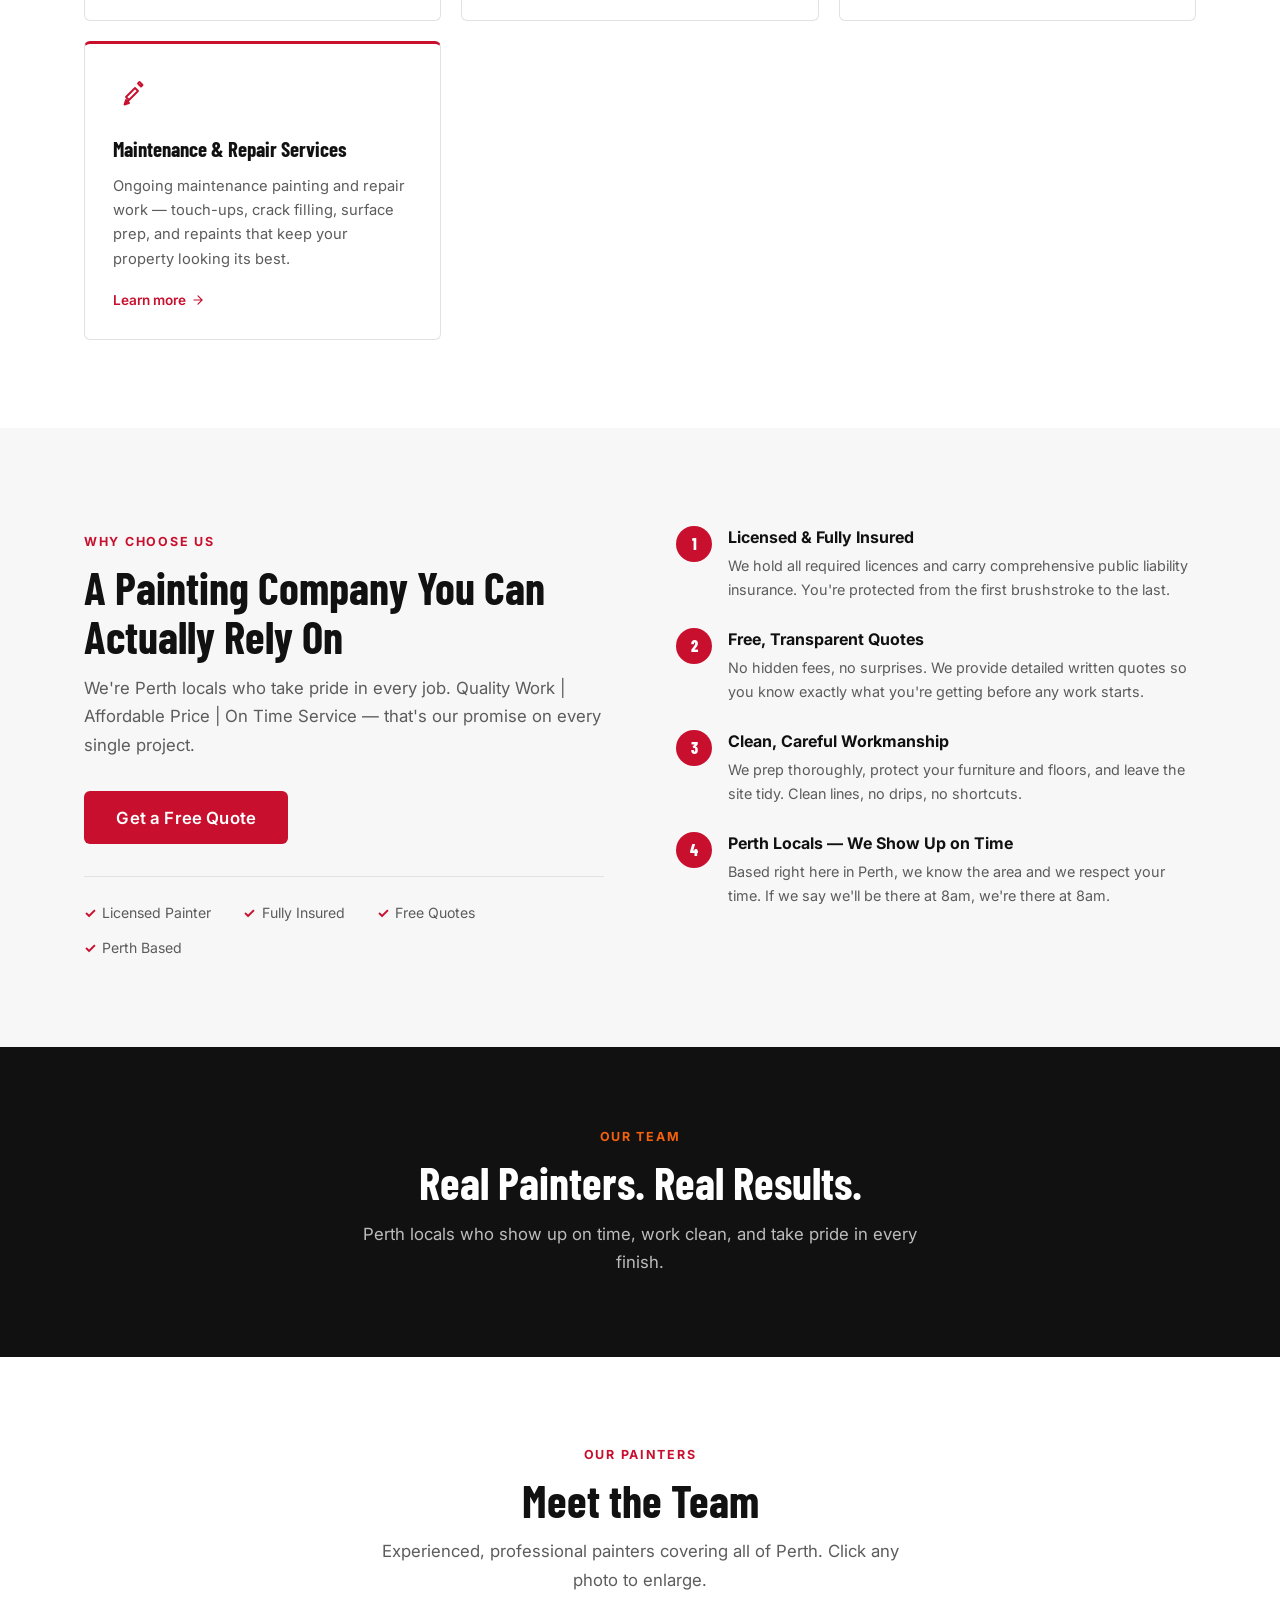
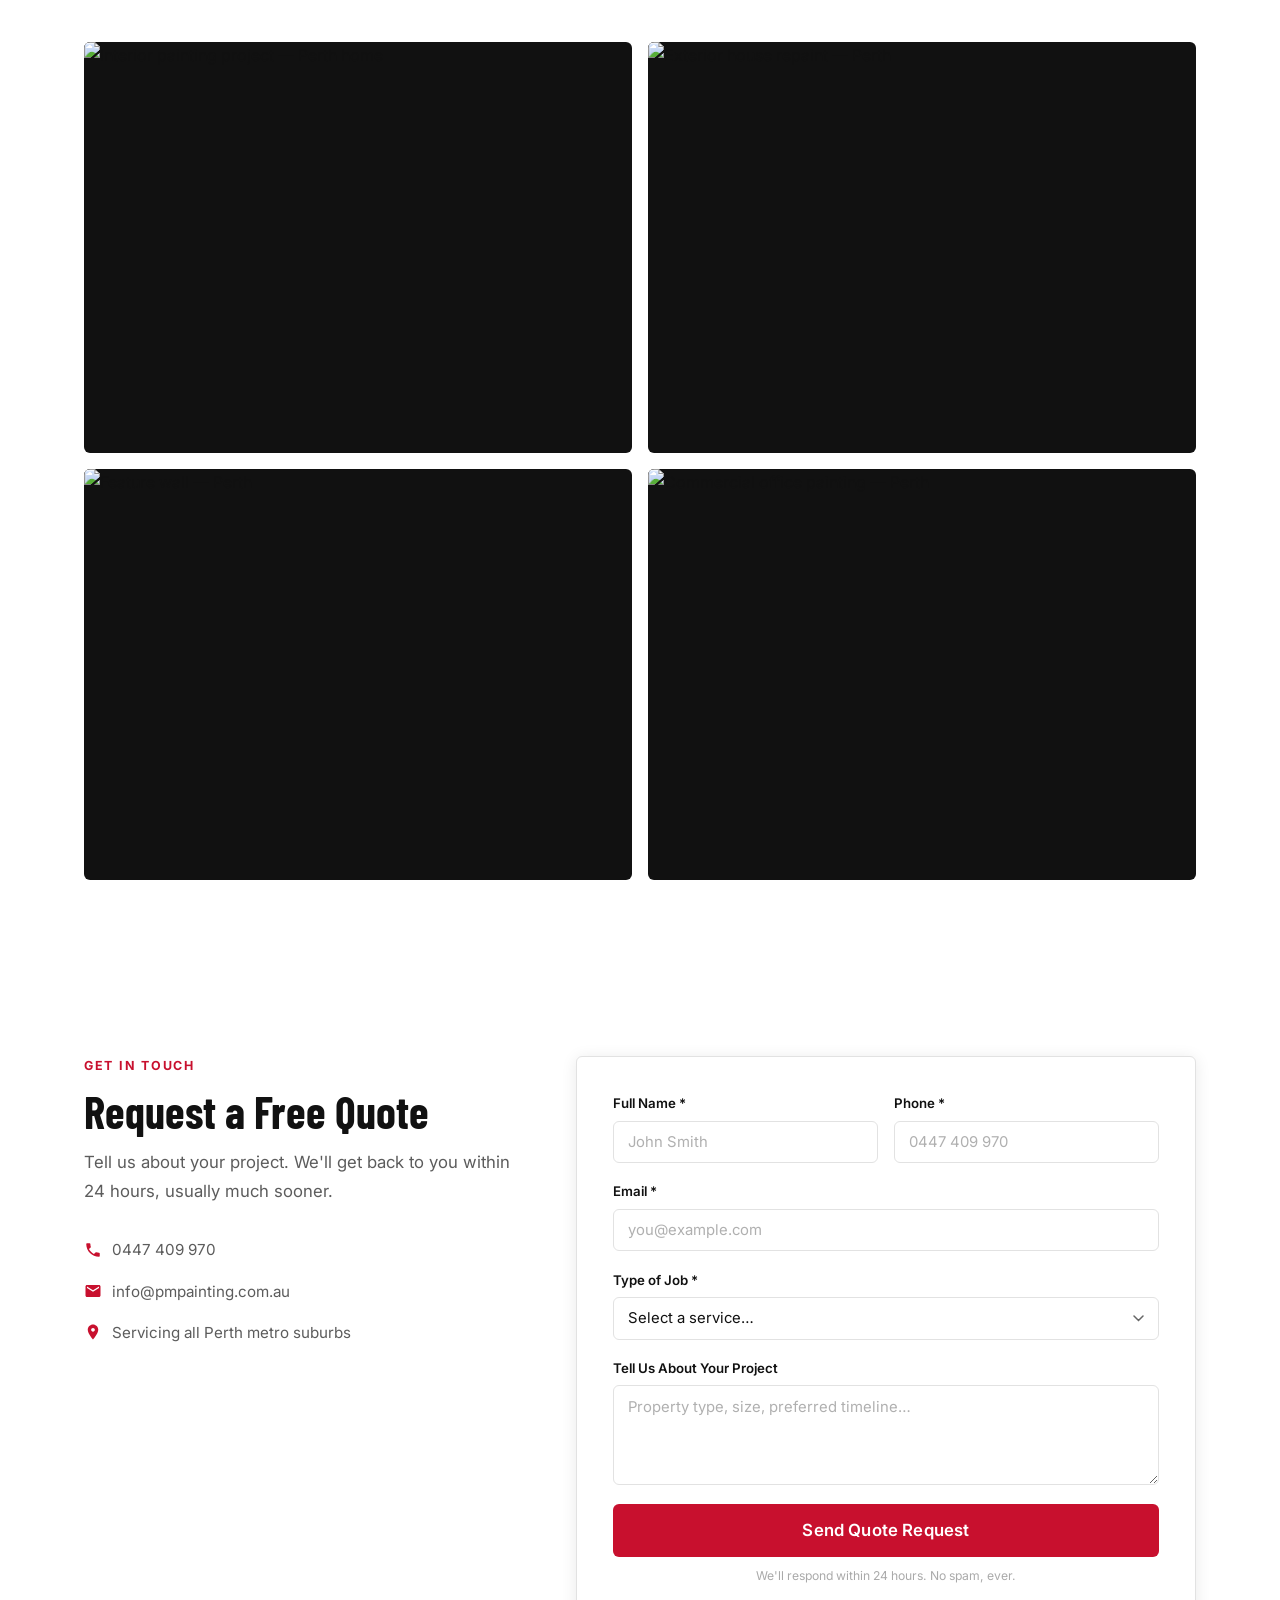
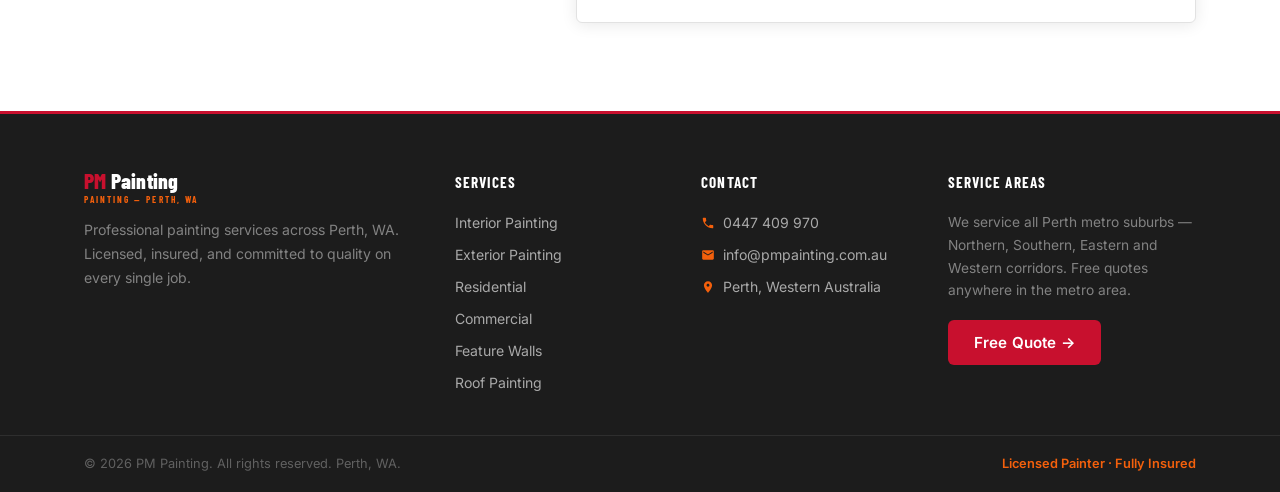
==== commit b528da22: "web" ====
--- a/index.html
+++ b/index.html
@@ -50,7 +50,7 @@
   </header>
 
   <!-- ── HERO — split layout ── -->
-  <section class="hero" style="background-image: url('https://images.unsplash.com/photo-1562259929-b4e1fd3aef09?w=1600'); background-size: cover; background-position: center; background-blend-mode: overlay;">
+  <section class="hero" style="background-image: linear-gradient(rgba(0,0,0,0.62), rgba(0,0,0,0.72)), url('https://images.pexels.com/photos/4981782/pexels-photo-4981782.jpeg'); background-size: cover; background-position: center top;">
     <div class="hero__split">
 
       <!-- Left: text -->
--- a/style.css
+++ b/style.css
@@ -1422,3 +1422,147 @@
   margin-bottom: 1.5rem;
   margin-top: -0.25rem;
 }
+
+
+/* ════════════════════════════════════════
+   TIMED PROMO POPUP
+════════════════════════════════════════ */
+.promo-overlay {
+  position: fixed;
+  inset: 0;
+  background: rgba(0, 0, 0, 0.72);
+  z-index: 4000;
+  display: flex;
+  align-items: center;
+  justify-content: center;
+  padding: 1.25rem;
+  opacity: 0;
+  pointer-events: none;
+  transition: opacity 0.35s ease;
+  backdrop-filter: blur(4px);
+}
+.promo-overlay.is-open {
+  opacity: 1;
+  pointer-events: auto;
+}
+
+.promo-popup {
+  background: var(--black);
+  border: 2px solid var(--red);
+  border-radius: 14px;
+  padding: 2.25rem 2rem 1.85rem;
+  max-width: 420px;
+  width: 100%;
+  position: relative;
+  text-align: center;
+  transform: scale(0.88) translateY(20px);
+  transition: transform 0.38s cubic-bezier(0.34, 1.4, 0.64, 1);
+  box-shadow: 0 0 0 1px rgba(200,16,46,0.25), 0 24px 64px rgba(0,0,0,0.55);
+}
+.promo-overlay.is-open .promo-popup {
+  transform: scale(1) translateY(0);
+}
+
+/* Top accent bar */
+.promo-popup::before {
+  content: '';
+  position: absolute;
+  top: 0; left: 0; right: 0;
+  height: 4px;
+  background: linear-gradient(90deg, var(--red), var(--orange));
+  border-radius: 14px 14px 0 0;
+}
+
+.promo-popup__close {
+  position: absolute;
+  top: 0.9rem;
+  right: 0.9rem;
+  width: 30px;
+  height: 30px;
+  background: rgba(255,255,255,0.08);
+  border: 1px solid rgba(255,255,255,0.18);
+  border-radius: 50%;
+  color: rgba(255,255,255,0.65);
+  font-size: 1rem;
+  cursor: pointer;
+  display: flex;
+  align-items: center;
+  justify-content: center;
+  transition: background 0.15s, color 0.15s;
+  line-height: 1;
+}
+.promo-popup__close:hover {
+  background: rgba(255,255,255,0.15);
+  color: var(--white);
+}
+
+.promo-popup__emoji {
+  font-size: 2.4rem;
+  display: block;
+  margin-bottom: 0.6rem;
+  line-height: 1;
+}
+
+.promo-popup__title {
+  font-family: var(--font-display);
+  font-size: 1.75rem;
+  font-weight: 800;
+  color: var(--white);
+  line-height: 1.15;
+  margin-bottom: 0.85rem;
+}
+.promo-popup__title span { color: var(--orange); }
+
+.promo-popup__body {
+  font-size: 0.95rem;
+  color: rgba(255,255,255,0.72);
+  line-height: 1.6;
+  margin-bottom: 0.6rem;
+}
+
+.promo-popup__phone {
+  display: inline-block;
+  font-family: var(--font-display);
+  font-size: 1.45rem;
+  font-weight: 700;
+  color: var(--orange);
+  letter-spacing: 0.02em;
+  margin-bottom: 1.35rem;
+  text-decoration: none;
+  transition: color 0.15s;
+}
+.promo-popup__phone:hover { color: #ffb347; }
+
+.promo-popup__actions {
+  display: flex;
+  flex-direction: column;
+  gap: 0.6rem;
+}
+
+.promo-popup__divider {
+  font-size: 0.75rem;
+  color: rgba(255,255,255,0.3);
+  text-align: center;
+  position: relative;
+}
+.promo-popup__divider::before,
+.promo-popup__divider::after {
+  content: '';
+  position: absolute;
+  top: 50%;
+  width: 35%;
+  height: 1px;
+  background: rgba(255,255,255,0.12);
+}
+.promo-popup__divider::before { left: 0; }
+.promo-popup__divider::after  { right: 0; }
+
+/* Mobile */
+@media (max-width: 480px) {
+  .promo-popup {
+    padding: 1.85rem 1.35rem 1.5rem;
+    border-radius: 10px;
+  }
+  .promo-popup__title { font-size: 1.45rem; }
+  .promo-popup__phone { font-size: 1.25rem; }
+}
